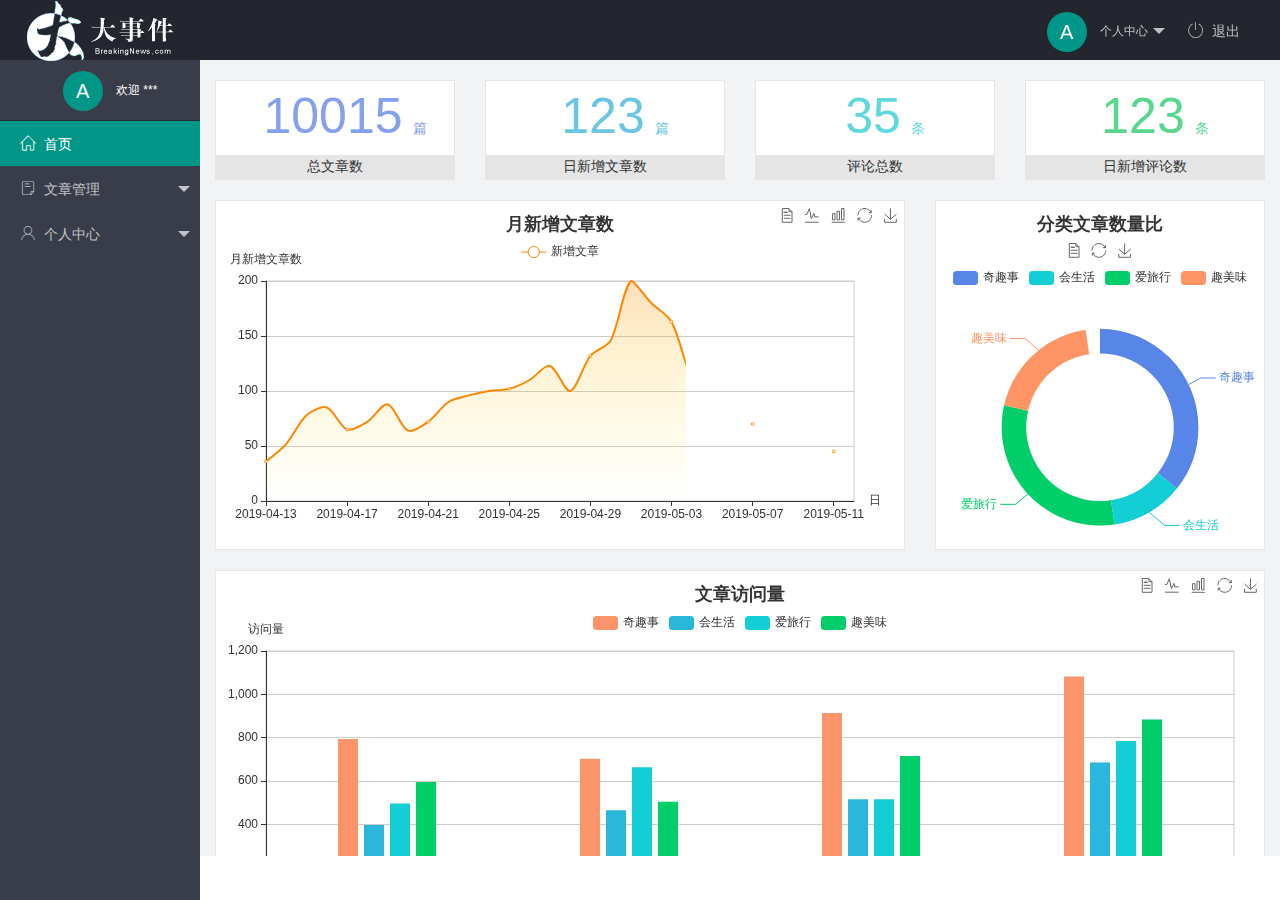
==== web/index.html @ 0f68fb7d "The first submit" ====
<!DOCTYPE html>
<html lang="en">

<head>
    <meta charset="UTF-8">
    <meta http-equiv="X-UA-Compatible" content="IE=edge">
    <meta name="viewport" content="width=device-width, initial-scale=1.0">
    <title>Document</title>
    <link rel="stylesheet" href="./assets/lib/layui/css/layui.css">
    <link rel="stylesheet" href="./assets/css/index.css">
    <link rel="stylesheet" href="./assets/fonts/iconfont.css">
</head>

<body class="layui-layout-body">
    <div class="layui-layout layui-layout-admin">
        <div class="layui-header">
            <div class="layui-logo">
                <img src="./assets/images/logo.png" alt="">
            </div>
            <ul class="layui-nav layui-layout-right">
                <li class="layui-nav-item">
                    <a href="javascript:;" class="userinfo">
                        <img src="http://t.cn/RCzsdCq" class="layui-nav-img">
                        <span class="text-avatar">A</span> 个人中心
                    </a>
                    <dl class="layui-nav-child">
                        <dd><a href="./user/user_info.html" target="fm">基本资料</a></dd>
                        <dd><a href="./user/user_avatar.html" target="fm">更换头像</a></dd>
                        <dd><a href="./user/user_pwd.html" target="fm">重置密码</a></dd>
                    </dl>
                </li>
                <li class="layui-nav-item"><a href="javascript:;" id="btnLogout"><span class="iconfont icon-tuichu"></span>退出</a></li>
            </ul>
        </div>

        <div class="layui-side layui-bg-black">
            <div class="layui-side-scroll">
                <div class="userinfo">
                    <img src="http://t.cn/RCzsdCq" class="layui-nav-img">
                    <span class="text-avatar">A</span>
                    <span id="welcome">欢迎 ***</span>
                </div>
                <!-- 左侧导航区域（可配合layui已有的垂直导航） -->
                <ul class="layui-nav layui-nav-tree" lay-shrink="all">
                    <li class="layui-nav-item layui-this"><a href="./home/dashboard.html" target="fm"><span class="iconfont icon-home"></span>首页</a></li>
                    <li class="layui-nav-item">
                        <a href="javascript:;"><span class="iconfont icon-16"></span>文章管理</a>
                        <dl class="layui-nav-child">
                            <dd><a href="./article/art_cate.html" target="fm"><i class="layui-icon layui-icon-app"></i>文章类别</a></dd>
                            <dd id="article-list"><a href="./article/art_list.html" target="fm"><i class="layui-icon layui-icon-app"></i>文章列表</a></dd>
                            <dd id="article-pub"><a href="./article/art_pub.html" target="fm"><i class="layui-icon layui-icon-app"></i>发布文章</a></dd>
                        </dl>
                    </li>
                    <li class="layui-nav-item">
                        <a href="javascript:;"><span class="iconfont icon-user"></span>个人中心</a>
                        <dl class="layui-nav-child">
                            <dd><a href="./user/user_info.html" target="fm"><i class="layui-icon layui-icon-app"></i>基本资料</a></dd>
                            <dd><a href="./user/user_avatar.html" target="fm"><i class="layui-icon layui-icon-app"></i>更换头像</a></dd>
                            <dd><a href="./user/user_pwd.html" target="fm"><i class="layui-icon layui-icon-app"></i>重置密码</a></dd>
                        </dl>
                    </li>
                </ul>
            </div>
        </div>

        <div class="layui-body">
            <!-- 内容主体区域 -->
            <iframe name="fm" src="./home/dashboard.html" frameborder="0"></iframe>
        </div>


    </div>
    <script src="./assets/lib/layui/layui.all.js"></script>
    <script src="./assets/lib/jquery.js"></script>
    <script src="./assets/js/ajaxPre.js"></script>
    <script src="./assets/js/index.js"></script>
</body>

</html>
---- web/assets/lib/layui/css/layui.css ----
/** layui-v2.5.5 MIT License By https://www.layui.com */
 .layui-inline,img{display:inline-block;vertical-align:middle}h1,h2,h3,h4,h5,h6{font-weight:400}.layui-edge,.layui-header,.layui-inline,.layui-main{position:relative}.layui-body,.layui-edge,.layui-elip{overflow:hidden}.layui-btn,.layui-edge,.layui-inline,img{vertical-align:middle}.layui-btn,.layui-disabled,.layui-icon,.layui-unselect{-moz-user-select:none;-webkit-user-select:none;-ms-user-select:none}.layui-elip,.layui-form-checkbox span,.layui-form-pane .layui-form-label{text-overflow:ellipsis;white-space:nowrap}.layui-breadcrumb,.layui-tree-btnGroup{visibility:hidden}blockquote,body,button,dd,div,dl,dt,form,h1,h2,h3,h4,h5,h6,input,li,ol,p,pre,td,textarea,th,ul{margin:0;padding:0;-webkit-tap-highlight-color:rgba(0,0,0,0)}a:active,a:hover{outline:0}img{border:none}li{list-style:none}table{border-collapse:collapse;border-spacing:0}h4,h5,h6{font-size:100%}button,input,optgroup,option,select,textarea{font-family:inherit;font-size:inherit;font-style:inherit;font-weight:inherit;outline:0}pre{white-space:pre-wrap;white-space:-moz-pre-wrap;white-space:-pre-wrap;white-space:-o-pre-wrap;word-wrap:break-word}body{line-height:24px;font:14px Helvetica Neue,Helvetica,PingFang SC,Tahoma,Arial,sans-serif}hr{height:1px;margin:10px 0;border:0;clear:both}a{color:#333;text-decoration:none}a:hover{color:#777}a cite{font-style:normal;*cursor:pointer}.layui-border-box,.layui-border-box *{box-sizing:border-box}.layui-box,.layui-box *{box-sizing:content-box}.layui-clear{clear:both;*zoom:1}.layui-clear:after{content:'\20';clear:both;*zoom:1;display:block;height:0}.layui-inline{*display:inline;*zoom:1}.layui-edge{display:inline-block;width:0;height:0;border-width:6px;border-style:dashed;border-color:transparent}.layui-edge-top{top:-4px;border-bottom-color:#999;border-bottom-style:solid}.layui-edge-right{border-left-color:#999;border-left-style:solid}.layui-edge-bottom{top:2px;border-top-color:#999;border-top-style:solid}.layui-edge-left{border-right-color:#999;border-right-style:solid}.layui-disabled,.layui-disabled:hover{color:#d2d2d2!important;cursor:not-allowed!important}.layui-circle{border-radius:100%}.layui-show{display:block!important}.layui-hide{display:none!important}@font-face{font-family:layui-icon;src:url(../font/iconfont.eot?v=250);src:url(../font/iconfont.eot?v=250#iefix) format('embedded-opentype'),url(../font/iconfont.woff2?v=250) format('woff2'),url(../font/iconfont.woff?v=250) format('woff'),url(../font/iconfont.ttf?v=250) format('truetype'),url(../font/iconfont.svg?v=250#layui-icon) format('svg')}.layui-icon{font-family:layui-icon!important;font-size:16px;font-style:normal;-webkit-font-smoothing:antialiased;-moz-osx-font-smoothing:grayscale}.layui-icon-reply-fill:before{content:"\e611"}.layui-icon-set-fill:before{content:"\e614"}.layui-icon-menu-fill:before{content:"\e60f"}.layui-icon-search:before{content:"\e615"}.layui-icon-share:before{content:"\e641"}.layui-icon-set-sm:before{content:"\e620"}.layui-icon-engine:before{content:"\e628"}.layui-icon-close:before{content:"\1006"}.layui-icon-close-fill:before{content:"\1007"}.layui-icon-chart-screen:before{content:"\e629"}.layui-icon-star:before{content:"\e600"}.layui-icon-circle-dot:before{content:"\e617"}.layui-icon-chat:before{content:"\e606"}.layui-icon-release:before{content:"\e609"}.layui-icon-list:before{content:"\e60a"}.layui-icon-chart:before{content:"\e62c"}.layui-icon-ok-circle:before{content:"\1005"}.layui-icon-layim-theme:before{content:"\e61b"}.layui-icon-table:before{content:"\e62d"}.layui-icon-right:before{content:"\e602"}.layui-icon-left:before{content:"\e603"}.layui-icon-cart-simple:before{content:"\e698"}.layui-icon-face-cry:before{content:"\e69c"}.layui-icon-face-smile:before{content:"\e6af"}.layui-icon-survey:before{content:"\e6b2"}.layui-icon-tree:before{content:"\e62e"}.layui-icon-upload-circle:before{content:"\e62f"}.layui-icon-add-circle:before{content:"\e61f"}.layui-icon-download-circle:before{content:"\e601"}.layui-icon-templeate-1:before{content:"\e630"}.layui-icon-util:before{content:"\e631"}.layui-icon-face-surprised:before{content:"\e664"}.layui-icon-edit:before{content:"\e642"}.layui-icon-speaker:before{content:"\e645"}.layui-icon-down:before{content:"\e61a"}.layui-icon-file:before{content:"\e621"}.layui-icon-layouts:before{content:"\e632"}.layui-icon-rate-half:before{content:"\e6c9"}.layui-icon-add-circle-fine:before{content:"\e608"}.layui-icon-prev-circle:before{content:"\e633"}.layui-icon-read:before{content:"\e705"}.layui-icon-404:before{content:"\e61c"}.layui-icon-carousel:before{content:"\e634"}.layui-icon-help:before{content:"\e607"}.layui-icon-code-circle:before{content:"\e635"}.layui-icon-water:before{content:"\e636"}.layui-icon-username:before{content:"\e66f"}.layui-icon-find-fill:before{content:"\e670"}.layui-icon-about:before{content:"\e60b"}.layui-icon-location:before{content:"\e715"}.layui-icon-up:before{content:"\e619"}.layui-icon-pause:before{content:"\e651"}.layui-icon-date:before{content:"\e637"}.layui-icon-layim-uploadfile:before{content:"\e61d"}.layui-icon-delete:before{content:"\e640"}.layui-icon-play:before{content:"\e652"}.layui-icon-top:before{content:"\e604"}.layui-icon-friends:before{content:"\e612"}.layui-icon-refresh-3:before{content:"\e9aa"}.layui-icon-ok:before{content:"\e605"}.layui-icon-layer:before{content:"\e638"}.layui-icon-face-smile-fine:before{content:"\e60c"}.layui-icon-dollar:before{content:"\e659"}.layui-icon-group:before{content:"\e613"}.layui-icon-layim-download:before{content:"\e61e"}.layui-icon-picture-fine:before{content:"\e60d"}.layui-icon-link:before{content:"\e64c"}.layui-icon-diamond:before{content:"\e735"}.layui-icon-log:before{content:"\e60e"}.layui-icon-rate-solid:before{content:"\e67a"}.layui-icon-fonts-del:before{content:"\e64f"}.layui-icon-unlink:before{content:"\e64d"}.layui-icon-fonts-clear:before{content:"\e639"}.layui-icon-triangle-r:before{content:"\e623"}.layui-icon-circle:before{content:"\e63f"}.layui-icon-radio:before{content:"\e643"}.layui-icon-align-center:before{content:"\e647"}.layui-icon-align-right:before{content:"\e648"}.layui-icon-align-left:before{content:"\e649"}.layui-icon-loading-1:before{content:"\e63e"}.layui-icon-return:before{content:"\e65c"}.layui-icon-fonts-strong:before{content:"\e62b"}.layui-icon-upload:before{content:"\e67c"}.layui-icon-dialogue:before{content:"\e63a"}.layui-icon-video:before{content:"\e6ed"}.layui-icon-headset:before{content:"\e6fc"}.layui-icon-cellphone-fine:before{content:"\e63b"}.layui-icon-add-1:before{content:"\e654"}.layui-icon-face-smile-b:before{content:"\e650"}.layui-icon-fonts-html:before{content:"\e64b"}.layui-icon-form:before{content:"\e63c"}.layui-icon-cart:before{content:"\e657"}.layui-icon-camera-fill:before{content:"\e65d"}.layui-icon-tabs:before{content:"\e62a"}.layui-icon-fonts-code:before{content:"\e64e"}.layui-icon-fire:before{content:"\e756"}.layui-icon-set:before{content:"\e716"}.layui-icon-fonts-u:before{content:"\e646"}.layui-icon-triangle-d:before{content:"\e625"}.layui-icon-tips:before{content:"\e702"}.layui-icon-picture:before{content:"\e64a"}.layui-icon-more-vertical:before{content:"\e671"}.layui-icon-flag:before{content:"\e66c"}.layui-icon-loading:before{content:"\e63d"}.layui-icon-fonts-i:before{content:"\e644"}.layui-icon-refresh-1:before{content:"\e666"}.layui-icon-rmb:before{content:"\e65e"}.layui-icon-home:before{content:"\e68e"}.layui-icon-user:before{content:"\e770"}.layui-icon-notice:before{content:"\e667"}.layui-icon-login-weibo:before{content:"\e675"}.layui-icon-voice:before{content:"\e688"}.layui-icon-upload-drag:before{content:"\e681"}.layui-icon-login-qq:before{content:"\e676"}.layui-icon-snowflake:before{content:"\e6b1"}.layui-icon-file-b:before{content:"\e655"}.layui-icon-template:before{content:"\e663"}.layui-icon-auz:before{content:"\e672"}.layui-icon-console:before{content:"\e665"}.layui-icon-app:before{content:"\e653"}.layui-icon-prev:before{content:"\e65a"}.layui-icon-website:before{content:"\e7ae"}.layui-icon-next:before{content:"\e65b"}.layui-icon-component:before{content:"\e857"}.layui-icon-more:before{content:"\e65f"}.layui-icon-login-wechat:before{content:"\e677"}.layui-icon-shrink-right:before{content:"\e668"}.layui-icon-spread-left:before{content:"\e66b"}.layui-icon-camera:before{content:"\e660"}.layui-icon-note:before{content:"\e66e"}.layui-icon-refresh:before{content:"\e669"}.layui-icon-female:before{content:"\e661"}.layui-icon-male:before{content:"\e662"}.layui-icon-password:before{content:"\e673"}.layui-icon-senior:before{content:"\e674"}.layui-icon-theme:before{content:"\e66a"}.layui-icon-tread:before{content:"\e6c5"}.layui-icon-praise:before{content:"\e6c6"}.layui-icon-star-fill:before{content:"\e658"}.layui-icon-rate:before{content:"\e67b"}.layui-icon-template-1:before{content:"\e656"}.layui-icon-vercode:before{content:"\e679"}.layui-icon-cellphone:before{content:"\e678"}.layui-icon-screen-full:before{content:"\e622"}.layui-icon-screen-restore:before{content:"\e758"}.layui-icon-cols:before{content:"\e610"}.layui-icon-export:before{content:"\e67d"}.layui-icon-print:before{content:"\e66d"}.layui-icon-slider:before{content:"\e714"}.layui-icon-addition:before{content:"\e624"}.layui-icon-subtraction:before{content:"\e67e"}.layui-icon-service:before{content:"\e626"}.layui-icon-transfer:before{content:"\e691"}.layui-main{width:1140px;margin:0 auto}.layui-header{z-index:1000;height:60px}.layui-header a:hover{transition:all .5s;-webkit-transition:all .5s}.layui-side{position:fixed;left:0;top:0;bottom:0;z-index:999;width:200px;overflow-x:hidden}.layui-side-scroll{position:relative;width:220px;height:100%;overflow-x:hidden}.layui-body{position:absolute;left:200px;right:0;top:0;bottom:0;z-index:998;width:auto;overflow-y:auto;box-sizing:border-box}.layui-layout-body{overflow:hidden}.layui-layout-admin .layui-header{background-color:#23262E}.layui-layout-admin .layui-side{top:60px;width:200px;overflow-x:hidden}.layui-layout-admin .layui-body{position:fixed;top:60px;bottom:44px}.layui-layout-admin .layui-main{width:auto;margin:0 15px}.layui-layout-admin .layui-footer{position:fixed;left:200px;right:0;bottom:0;height:44px;line-height:44px;padding:0 15px;background-color:#eee}.layui-layout-admin .layui-logo{position:absolute;left:0;top:0;width:200px;height:100%;line-height:60px;text-align:center;color:#009688;font-size:16px}.layui-layout-admin .layui-header .layui-nav{background:0 0}.layui-layout-left{position:absolute!important;left:200px;top:0}.layui-layout-right{position:absolute!important;right:0;top:0}.layui-container{position:relative;margin:0 auto;padding:0 15px;box-sizing:border-box}.layui-fluid{position:relative;margin:0 auto;padding:0 15px}.layui-row:after,.layui-row:before{content:'';display:block;clear:both}.layui-col-lg1,.layui-col-lg10,.layui-col-lg11,.layui-col-lg12,.layui-col-lg2,.layui-col-lg3,.layui-col-lg4,.layui-col-lg5,.layui-col-lg6,.layui-col-lg7,.layui-col-lg8,.layui-col-lg9,.layui-col-md1,.layui-col-md10,.layui-col-md11,.layui-col-md12,.layui-col-md2,.layui-col-md3,.layui-col-md4,.layui-col-md5,.layui-col-md6,.layui-col-md7,.layui-col-md8,.layui-col-md9,.layui-col-sm1,.layui-col-sm10,.layui-col-sm11,.layui-col-sm12,.layui-col-sm2,.layui-col-sm3,.layui-col-sm4,.layui-col-sm5,.layui-col-sm6,.layui-col-sm7,.layui-col-sm8,.layui-col-sm9,.layui-col-xs1,.layui-col-xs10,.layui-col-xs11,.layui-col-xs12,.layui-col-xs2,.layui-col-xs3,.layui-col-xs4,.layui-col-xs5,.layui-col-xs6,.layui-col-xs7,.layui-col-xs8,.layui-col-xs9{position:relative;display:block;box-sizing:border-box}.layui-col-xs1,.layui-col-xs10,.layui-col-xs11,.layui-col-xs12,.layui-col-xs2,.layui-col-xs3,.layui-col-xs4,.layui-col-xs5,.layui-col-xs6,.layui-col-xs7,.layui-col-xs8,.layui-col-xs9{float:left}.layui-col-xs1{width:8.33333333%}.layui-col-xs2{width:16.66666667%}.layui-col-xs3{width:25%}.layui-col-xs4{width:33.33333333%}.layui-col-xs5{width:41.66666667%}.layui-col-xs6{width:50%}.layui-col-xs7{width:58.33333333%}.layui-col-xs8{width:66.66666667%}.layui-col-xs9{width:75%}.layui-col-xs10{width:83.33333333%}.layui-col-xs11{width:91.66666667%}.layui-col-xs12{width:100%}.layui-col-xs-offset1{margin-left:8.33333333%}.layui-col-xs-offset2{margin-left:16.66666667%}.layui-col-xs-offset3{margin-left:25%}.layui-col-xs-offset4{margin-left:33.33333333%}.layui-col-xs-offset5{margin-left:41.66666667%}.layui-col-xs-offset6{margin-left:50%}.layui-col-xs-offset7{margin-left:58.33333333%}.layui-col-xs-offset8{margin-left:66.66666667%}.layui-col-xs-offset9{margin-left:75%}.layui-col-xs-offset10{margin-left:83.33333333%}.layui-col-xs-offset11{margin-left:91.66666667%}.layui-col-xs-offset12{margin-left:100%}@media screen and (max-width:768px){.layui-hide-xs{display:none!important}.layui-show-xs-block{display:block!important}.layui-show-xs-inline{display:inline!important}.layui-show-xs-inline-block{display:inline-block!important}}@media screen and (min-width:768px){.layui-container{width:750px}.layui-hide-sm{display:none!important}.layui-show-sm-block{display:block!important}.layui-show-sm-inline{display:inline!important}.layui-show-sm-inline-block{display:inline-block!important}.layui-col-sm1,.layui-col-sm10,.layui-col-sm11,.layui-col-sm12,.layui-col-sm2,.layui-col-sm3,.layui-col-sm4,.layui-col-sm5,.layui-col-sm6,.layui-col-sm7,.layui-col-sm8,.layui-col-sm9{float:left}.layui-col-sm1{width:8.33333333%}.layui-col-sm2{width:16.66666667%}.layui-col-sm3{width:25%}.layui-col-sm4{width:33.33333333%}.layui-col-sm5{width:41.66666667%}.layui-col-sm6{width:50%}.layui-col-sm7{width:58.33333333%}.layui-col-sm8{width:66.66666667%}.layui-col-sm9{width:75%}.layui-col-sm10{width:83.33333333%}.layui-col-sm11{width:91.66666667%}.layui-col-sm12{width:100%}.layui-col-sm-offset1{margin-left:8.33333333%}.layui-col-sm-offset2{margin-left:16.66666667%}.layui-col-sm-offset3{margin-left:25%}.layui-col-sm-offset4{margin-left:33.33333333%}.layui-col-sm-offset5{margin-left:41.66666667%}.layui-col-sm-offset6{margin-left:50%}.layui-col-sm-offset7{margin-left:58.33333333%}.layui-col-sm-offset8{margin-left:66.66666667%}.layui-col-sm-offset9{margin-left:75%}.layui-col-sm-offset10{margin-left:83.33333333%}.layui-col-sm-offset11{margin-left:91.66666667%}.layui-col-sm-offset12{margin-left:100%}}@media screen and (min-width:992px){.layui-container{width:970px}.layui-hide-md{display:none!important}.layui-show-md-block{display:block!important}.layui-show-md-inline{display:inline!important}.layui-show-md-inline-block{display:inline-block!important}.layui-col-md1,.layui-col-md10,.layui-col-md11,.layui-col-md12,.layui-col-md2,.layui-col-md3,.layui-col-md4,.layui-col-md5,.layui-col-md6,.layui-col-md7,.layui-col-md8,.layui-col-md9{float:left}.layui-col-md1{width:8.33333333%}.layui-col-md2{width:16.66666667%}.layui-col-md3{width:25%}.layui-col-md4{width:33.33333333%}.layui-col-md5{width:41.66666667%}.layui-col-md6{width:50%}.layui-col-md7{width:58.33333333%}.layui-col-md8{width:66.66666667%}.layui-col-md9{width:75%}.layui-col-md10{width:83.33333333%}.layui-col-md11{width:91.66666667%}.layui-col-md12{width:100%}.layui-col-md-offset1{margin-left:8.33333333%}.layui-col-md-offset2{margin-left:16.66666667%}.layui-col-md-offset3{margin-left:25%}.layui-col-md-offset4{margin-left:33.33333333%}.layui-col-md-offset5{margin-left:41.66666667%}.layui-col-md-offset6{margin-left:50%}.layui-col-md-offset7{margin-left:58.33333333%}.layui-col-md-offset8{margin-left:66.66666667%}.layui-col-md-offset9{margin-left:75%}.layui-col-md-offset10{margin-left:83.33333333%}.layui-col-md-offset11{margin-left:91.66666667%}.layui-col-md-offset12{margin-left:100%}}@media screen and (min-width:1200px){.layui-container{width:1170px}.layui-hide-lg{display:none!important}.layui-show-lg-block{display:block!important}.layui-show-lg-inline{display:inline!important}.layui-show-lg-inline-block{display:inline-block!important}.layui-col-lg1,.layui-col-lg10,.layui-col-lg11,.layui-col-lg12,.layui-col-lg2,.layui-col-lg3,.layui-col-lg4,.layui-col-lg5,.layui-col-lg6,.layui-col-lg7,.layui-col-lg8,.layui-col-lg9{float:left}.layui-col-lg1{width:8.33333333%}.layui-col-lg2{width:16.66666667%}.layui-col-lg3{width:25%}.layui-col-lg4{width:33.33333333%}.layui-col-lg5{width:41.66666667%}.layui-col-lg6{width:50%}.layui-col-lg7{width:58.33333333%}.layui-col-lg8{width:66.66666667%}.layui-col-lg9{width:75%}.layui-col-lg10{width:83.33333333%}.layui-col-lg11{width:91.66666667%}.layui-col-lg12{width:100%}.layui-col-lg-offset1{margin-left:8.33333333%}.layui-col-lg-offset2{margin-left:16.66666667%}.layui-col-lg-offset3{margin-left:25%}.layui-col-lg-offset4{margin-left:33.33333333%}.layui-col-lg-offset5{margin-left:41.66666667%}.layui-col-lg-offset6{margin-left:50%}.layui-col-lg-offset7{margin-left:58.33333333%}.layui-col-lg-offset8{margin-left:66.66666667%}.layui-col-lg-offset9{margin-left:75%}.layui-col-lg-offset10{margin-left:83.33333333%}.layui-col-lg-offset11{margin-left:91.66666667%}.layui-col-lg-offset12{margin-left:100%}}.layui-col-space1{margin:-.5px}.layui-col-space1>*{padding:.5px}.layui-col-space3{margin:-1.5px}.layui-col-space3>*{padding:1.5px}.layui-col-space5{margin:-2.5px}.layui-col-space5>*{padding:2.5px}.layui-col-space8{margin:-3.5px}.layui-col-space8>*{padding:3.5px}.layui-col-space10{margin:-5px}.layui-col-space10>*{padding:5px}.layui-col-space12{margin:-6px}.layui-col-space12>*{padding:6px}.layui-col-space15{margin:-7.5px}.layui-col-space15>*{padding:7.5px}.layui-col-space18{margin:-9px}.layui-col-space18>*{padding:9px}.layui-col-space20{margin:-10px}.layui-col-space20>*{padding:10px}.layui-col-space22{margin:-11px}.layui-col-space22>*{padding:11px}.layui-col-space25{margin:-12.5px}.layui-col-space25>*{padding:12.5px}.layui-col-space30{margin:-15px}.layui-col-space30>*{padding:15px}.layui-btn,.layui-input,.layui-select,.layui-textarea,.layui-upload-button{outline:0;-webkit-appearance:none;transition:all .3s;-webkit-transition:all .3s;box-sizing:border-box}.layui-elem-quote{margin-bottom:10px;padding:15px;line-height:22px;border-left:5px solid #009688;border-radius:0 2px 2px 0;background-color:#f2f2f2}.layui-quote-nm{border-style:solid;border-width:1px 1px 1px 5px;background:0 0}.layui-elem-field{margin-bottom:10px;padding:0;border-width:1px;border-style:solid}.layui-elem-field legend{margin-left:20px;padding:0 10px;font-size:20px;font-weight:300}.layui-field-title{margin:10px 0 20px;border-width:1px 0 0}.layui-field-box{padding:10px 15px}.layui-field-title .layui-field-box{padding:10px 0}.layui-progress{position:relative;height:6px;border-radius:20px;background-color:#e2e2e2}.layui-progress-bar{position:absolute;left:0;top:0;width:0;max-width:100%;height:6px;border-radius:20px;text-align:right;background-color:#5FB878;transition:all .3s;-webkit-transition:all .3s}.layui-progress-big,.layui-progress-big .layui-progress-bar{height:18px;line-height:18px}.layui-progress-text{position:relative;top:-20px;line-height:18px;font-size:12px;color:#666}.layui-progress-big .layui-progress-text{position:static;padding:0 10px;color:#fff}.layui-collapse{border-width:1px;border-style:solid;border-radius:2px}.layui-colla-content,.layui-colla-item{border-top-width:1px;border-top-style:solid}.layui-colla-item:first-child{border-top:none}.layui-colla-title{position:relative;height:42px;line-height:42px;padding:0 15px 0 35px;color:#333;background-color:#f2f2f2;cursor:pointer;font-size:14px;overflow:hidden}.layui-colla-content{display:none;padding:10px 15px;line-height:22px;color:#666}.layui-colla-icon{position:absolute;left:15px;top:0;font-size:14px}.layui-card{margin-bottom:15px;border-radius:2px;background-color:#fff;box-shadow:0 1px 2px 0 rgba(0,0,0,.05)}.layui-card:last-child{margin-bottom:0}.layui-card-header{position:relative;height:42px;line-height:42px;padding:0 15px;border-bottom:1px solid #f6f6f6;color:#333;border-radius:2px 2px 0 0;font-size:14px}.layui-bg-black,.layui-bg-blue,.layui-bg-cyan,.layui-bg-green,.layui-bg-orange,.layui-bg-red{color:#fff!important}.layui-card-body{position:relative;padding:10px 15px;line-height:24px}.layui-card-body[pad15]{padding:15px}.layui-card-body[pad20]{padding:20px}.layui-card-body .layui-table{margin:5px 0}.layui-card .layui-tab{margin:0}.layui-panel-window{position:relative;padding:15px;border-radius:0;border-top:5px solid #E6E6E6;background-color:#fff}.layui-auxiliar-moving{position:fixed;left:0;right:0;top:0;bottom:0;width:100%;height:100%;background:0 0;z-index:9999999999}.layui-form-label,.layui-form-mid,.layui-form-select,.layui-input-block,.layui-input-inline,.layui-textarea{position:relative}.layui-bg-red{background-color:#FF5722!important}.layui-bg-orange{background-color:#FFB800!important}.layui-bg-green{background-color:#009688!important}.layui-bg-cyan{background-color:#2F4056!important}.layui-bg-blue{background-color:#1E9FFF!important}.layui-bg-black{background-color:#393D49!important}.layui-bg-gray{background-color:#eee!important;color:#666!important}.layui-badge-rim,.layui-colla-content,.layui-colla-item,.layui-collapse,.layui-elem-field,.layui-form-pane .layui-form-item[pane],.layui-form-pane .layui-form-label,.layui-input,.layui-layedit,.layui-layedit-tool,.layui-quote-nm,.layui-select,.layui-tab-bar,.layui-tab-card,.layui-tab-title,.layui-tab-title .layui-this:after,.layui-textarea{border-color:#e6e6e6}.layui-timeline-item:before,hr{background-color:#e6e6e6}.layui-text{line-height:22px;font-size:14px;color:#666}.layui-text h1,.layui-text h2,.layui-text h3{font-weight:500;color:#333}.layui-text h1{font-size:30px}.layui-text h2{font-size:24px}.layui-text h3{font-size:18px}.layui-text a:not(.layui-btn){color:#01AAED}.layui-text a:not(.layui-btn):hover{text-decoration:underline}.layui-text ul{padding:5px 0 5px 15px}.layui-text ul li{margin-top:5px;list-style-type:disc}.layui-text em,.layui-word-aux{color:#999!important;padding:0 5px!important}.layui-btn{display:inline-block;height:38px;line-height:38px;padding:0 18px;background-color:#009688;color:#fff;white-space:nowrap;text-align:center;font-size:14px;border:none;border-radius:2px;cursor:pointer}.layui-btn:hover{opacity:.8;filter:alpha(opacity=80);color:#fff}.layui-btn:active{opacity:1;filter:alpha(opacity=100)}.layui-btn+.layui-btn{margin-left:10px}.layui-btn-container{font-size:0}.layui-btn-container .layui-btn{margin-right:10px;margin-bottom:10px}.layui-btn-container .layui-btn+.layui-btn{margin-left:0}.layui-table .layui-btn-container .layui-btn{margin-bottom:9px}.layui-btn-radius{border-radius:100px}.layui-btn .layui-icon{margin-right:3px;font-size:18px;vertical-align:bottom;vertical-align:middle\9}.layui-btn-primary{border:1px solid #C9C9C9;background-color:#fff;color:#555}.layui-btn-primary:hover{border-color:#009688;color:#333}.layui-btn-normal{background-color:#1E9FFF}.layui-btn-warm{background-color:#FFB800}.layui-btn-danger{background-color:#FF5722}.layui-btn-checked{background-color:#5FB878}.layui-btn-disabled,.layui-btn-disabled:active,.layui-btn-disabled:hover{border:1px solid #e6e6e6;background-color:#FBFBFB;color:#C9C9C9;cursor:not-allowed;opacity:1}.layui-btn-lg{height:44px;line-height:44px;padding:0 25px;font-size:16px}.layui-btn-sm{height:30px;line-height:30px;padding:0 10px;font-size:12px}.layui-btn-sm i{font-size:16px!important}.layui-btn-xs{height:22px;line-height:22px;padding:0 5px;font-size:12px}.layui-btn-xs i{font-size:14px!important}.layui-btn-group{display:inline-block;vertical-align:middle;font-size:0}.layui-btn-group .layui-btn{margin-left:0!important;margin-right:0!important;border-left:1px solid rgba(255,255,255,.5);border-radius:0}.layui-btn-group .layui-btn-primary{border-left:none}.layui-btn-group .layui-btn-primary:hover{border-color:#C9C9C9;color:#009688}.layui-btn-group .layui-btn:first-child{border-left:none;border-radius:2px 0 0 2px}.layui-btn-group .layui-btn-primary:first-child{border-left:1px solid #c9c9c9}.layui-btn-group .layui-btn:last-child{border-radius:0 2px 2px 0}.layui-btn-group .layui-btn+.layui-btn{margin-left:0}.layui-btn-group+.layui-btn-group{margin-left:10px}.layui-btn-fluid{width:100%}.layui-input,.layui-select,.layui-textarea{height:38px;line-height:1.3;line-height:38px\9;border-width:1px;border-style:solid;background-color:#fff;border-radius:2px}.layui-input::-webkit-input-placeholder,.layui-select::-webkit-input-placeholder,.layui-textarea::-webkit-input-placeholder{line-height:1.3}.layui-input,.layui-textarea{display:block;width:100%;padding-left:10px}.layui-input:hover,.layui-textarea:hover{border-color:#D2D2D2!important}.layui-input:focus,.layui-textarea:focus{border-color:#C9C9C9!important}.layui-textarea{min-height:100px;height:auto;line-height:20px;padding:6px 10px;resize:vertical}.layui-select{padding:0 10px}.layui-form input[type=checkbox],.layui-form input[type=radio],.layui-form select{display:none}.layui-form [lay-ignore]{display:initial}.layui-form-item{margin-bottom:15px;clear:both;*zoom:1}.layui-form-item:after{content:'\20';clear:both;*zoom:1;display:block;height:0}.layui-form-label{float:left;display:block;padding:9px 15px;width:80px;font-weight:400;line-height:20px;text-align:right}.layui-form-label-col{display:block;float:none;padding:9px 0;line-height:20px;text-align:left}.layui-form-item .layui-inline{margin-bottom:5px;margin-right:10px}.layui-input-block{margin-left:110px;min-height:36px}.layui-input-inline{display:inline-block;vertical-align:middle}.layui-form-item .layui-input-inline{float:left;width:190px;margin-right:10px}.layui-form-text .layui-input-inline{width:auto}.layui-form-mid{float:left;display:block;padding:9px 0!important;line-height:20px;margin-right:10px}.layui-form-danger+.layui-form-select .layui-input,.layui-form-danger:focus{border-color:#FF5722!important}.layui-form-select .layui-input{padding-right:30px;cursor:pointer}.layui-form-select .layui-edge{position:absolute;right:10px;top:50%;margin-top:-3px;cursor:pointer;border-width:6px;border-top-color:#c2c2c2;border-top-style:solid;transition:all .3s;-webkit-transition:all .3s}.layui-form-select dl{display:none;position:absolute;left:0;top:42px;padding:5px 0;z-index:899;min-width:100%;border:1px solid #d2d2d2;max-height:300px;overflow-y:auto;background-color:#fff;border-radius:2px;box-shadow:0 2px 4px rgba(0,0,0,.12);box-sizing:border-box}.layui-form-select dl dd,.layui-form-select dl dt{padding:0 10px;line-height:36px;white-space:nowrap;overflow:hidden;text-overflow:ellipsis}.layui-form-select dl dt{font-size:12px;color:#999}.layui-form-select dl dd{cursor:pointer}.layui-form-select dl dd:hover{background-color:#f2f2f2;-webkit-transition:.5s all;transition:.5s all}.layui-form-select .layui-select-group dd{padding-left:20px}.layui-form-select dl dd.layui-select-tips{padding-left:10px!important;color:#999}.layui-form-select dl dd.layui-this{background-color:#5FB878;color:#fff}.layui-form-checkbox,.layui-form-select dl dd.layui-disabled{background-color:#fff}.layui-form-selected dl{display:block}.layui-form-checkbox,.layui-form-checkbox *,.layui-form-switch{display:inline-block;vertical-align:middle}.layui-form-selected .layui-edge{margin-top:-9px;-webkit-transform:rotate(180deg);transform:rotate(180deg);margin-top:-3px\9}:root .layui-form-selected .layui-edge{margin-top:-9px\0/IE9}.layui-form-selectup dl{top:auto;bottom:42px}.layui-select-none{margin:5px 0;text-align:center;color:#999}.layui-select-disabled .layui-disabled{border-color:#eee!important}.layui-select-disabled .layui-edge{border-top-color:#d2d2d2}.layui-form-checkbox{position:relative;height:30px;line-height:30px;margin-right:10px;padding-right:30px;cursor:pointer;font-size:0;-webkit-transition:.1s linear;transition:.1s linear;box-sizing:border-box}.layui-form-checkbox span{padding:0 10px;height:100%;font-size:14px;border-radius:2px 0 0 2px;background-color:#d2d2d2;color:#fff;overflow:hidden}.layui-form-checkbox:hover span{background-color:#c2c2c2}.layui-form-checkbox i{position:absolute;right:0;top:0;width:30px;height:28px;border:1px solid #d2d2d2;border-left:none;border-radius:0 2px 2px 0;color:#fff;font-size:20px;text-align:center}.layui-form-checkbox:hover i{border-color:#c2c2c2;color:#c2c2c2}.layui-form-checked,.layui-form-checked:hover{border-color:#5FB878}.layui-form-checked span,.layui-form-checked:hover span{background-color:#5FB878}.layui-form-checked i,.layui-form-checked:hover i{color:#5FB878}.layui-form-item .layui-form-checkbox{margin-top:4px}.layui-form-checkbox[lay-skin=primary]{height:auto!important;line-height:normal!important;min-width:18px;min-height:18px;border:none!important;margin-right:0;padding-left:28px;padding-right:0;background:0 0}.layui-form-checkbox[lay-skin=primary] span{padding-left:0;padding-right:15px;line-height:18px;background:0 0;color:#666}.layui-form-checkbox[lay-skin=primary] i{right:auto;left:0;width:16px;height:16px;line-height:16px;border:1px solid #d2d2d2;font-size:12px;border-radius:2px;background-color:#fff;-webkit-transition:.1s linear;transition:.1s linear}.layui-form-checkbox[lay-skin=primary]:hover i{border-color:#5FB878;color:#fff}.layui-form-checked[lay-skin=primary] i{border-color:#5FB878!important;background-color:#5FB878;color:#fff}.layui-checkbox-disbaled[lay-skin=primary] span{background:0 0!important;color:#c2c2c2}.layui-checkbox-disbaled[lay-skin=primary]:hover i{border-color:#d2d2d2}.layui-form-item .layui-form-checkbox[lay-skin=primary]{margin-top:10px}.layui-form-switch{position:relative;height:22px;line-height:22px;min-width:35px;padding:0 5px;margin-top:8px;border:1px solid #d2d2d2;border-radius:20px;cursor:pointer;background-color:#fff;-webkit-transition:.1s linear;transition:.1s linear}.layui-form-switch i{position:absolute;left:5px;top:3px;width:16px;height:16px;border-radius:20px;background-color:#d2d2d2;-webkit-transition:.1s linear;transition:.1s linear}.layui-form-switch em{position:relative;top:0;width:25px;margin-left:21px;padding:0!important;text-align:center!important;color:#999!important;font-style:normal!important;font-size:12px}.layui-form-onswitch{border-color:#5FB878;background-color:#5FB878}.layui-checkbox-disbaled,.layui-checkbox-disbaled i{border-color:#e2e2e2!important}.layui-form-onswitch i{left:100%;margin-left:-21px;background-color:#fff}.layui-form-onswitch em{margin-left:5px;margin-right:21px;color:#fff!important}.layui-checkbox-disbaled span{background-color:#e2e2e2!important}.layui-checkbox-disbaled:hover i{color:#fff!important}[lay-radio]{display:none}.layui-form-radio,.layui-form-radio *{display:inline-block;vertical-align:middle}.layui-form-radio{line-height:28px;margin:6px 10px 0 0;padding-right:10px;cursor:pointer;font-size:0}.layui-form-radio *{font-size:14px}.layui-form-radio>i{margin-right:8px;font-size:22px;color:#c2c2c2}.layui-form-radio>i:hover,.layui-form-radioed>i{color:#5FB878}.layui-radio-disbaled>i{color:#e2e2e2!important}.layui-form-pane .layui-form-label{width:110px;padding:8px 15px;height:38px;line-height:20px;border-width:1px;border-style:solid;border-radius:2px 0 0 2px;text-align:center;background-color:#FBFBFB;overflow:hidden;box-sizing:border-box}.layui-form-pane .layui-input-inline{margin-left:-1px}.layui-form-pane .layui-input-block{margin-left:110px;left:-1px}.layui-form-pane .layui-input{border-radius:0 2px 2px 0}.layui-form-pane .layui-form-text .layui-form-label{float:none;width:100%;border-radius:2px;box-sizing:border-box;text-align:left}.layui-form-pane .layui-form-text .layui-input-inline{display:block;margin:0;top:-1px;clear:both}.layui-form-pane .layui-form-text .layui-input-block{margin:0;left:0;top:-1px}.layui-form-pane .layui-form-text .layui-textarea{min-height:100px;border-radius:0 0 2px 2px}.layui-form-pane .layui-form-checkbox{margin:4px 0 4px 10px}.layui-form-pane .layui-form-radio,.layui-form-pane .layui-form-switch{margin-top:6px;margin-left:10px}.layui-form-pane .layui-form-item[pane]{position:relative;border-width:1px;border-style:solid}.layui-form-pane .layui-form-item[pane] .layui-form-label{position:absolute;left:0;top:0;height:100%;border-width:0 1px 0 0}.layui-form-pane .layui-form-item[pane] .layui-input-inline{margin-left:110px}@media screen and (max-width:450px){.layui-form-item .layui-form-label{text-overflow:ellipsis;overflow:hidden;white-space:nowrap}.layui-form-item .layui-inline{display:block;margin-right:0;margin-bottom:20px;clear:both}.layui-form-item .layui-inline:after{content:'\20';clear:both;display:block;height:0}.layui-form-item .layui-input-inline{display:block;float:none;left:-3px;width:auto;margin:0 0 10px 112px}.layui-form-item .layui-input-inline+.layui-form-mid{margin-left:110px;top:-5px;padding:0}.layui-form-item .layui-form-checkbox{margin-right:5px;margin-bottom:5px}}.layui-layedit{border-width:1px;border-style:solid;border-radius:2px}.layui-layedit-tool{padding:3px 5px;border-bottom-width:1px;border-bottom-style:solid;font-size:0}.layedit-tool-fixed{position:fixed;top:0;border-top:1px solid #e2e2e2}.layui-layedit-tool .layedit-tool-mid,.layui-layedit-tool .layui-icon{display:inline-block;vertical-align:middle;text-align:center;font-size:14px}.layui-layedit-tool .layui-icon{position:relative;width:32px;height:30px;line-height:30px;margin:3px 5px;color:#777;cursor:pointer;border-radius:2px}.layui-layedit-tool .layui-icon:hover{color:#393D49}.layui-layedit-tool .layui-icon:active{color:#000}.layui-layedit-tool .layedit-tool-active{background-color:#e2e2e2;color:#000}.layui-layedit-tool .layui-disabled,.layui-layedit-tool .layui-disabled:hover{color:#d2d2d2;cursor:not-allowed}.layui-layedit-tool .layedit-tool-mid{width:1px;height:18px;margin:0 10px;background-color:#d2d2d2}.layedit-tool-html{width:50px!important;font-size:30px!important}.layedit-tool-b,.layedit-tool-code,.layedit-tool-help{font-size:16px!important}.layedit-tool-d,.layedit-tool-face,.layedit-tool-image,.layedit-tool-unlink{font-size:18px!important}.layedit-tool-image input{position:absolute;font-size:0;left:0;top:0;width:100%;height:100%;opacity:.01;filter:Alpha(opacity=1);cursor:pointer}.layui-layedit-iframe iframe{display:block;width:100%}#LAY_layedit_code{overflow:hidden}.layui-laypage{display:inline-block;*display:inline;*zoom:1;vertical-align:middle;margin:10px 0;font-size:0}.layui-laypage>a:first-child,.layui-laypage>a:first-child em{border-radius:2px 0 0 2px}.layui-laypage>a:last-child,.layui-laypage>a:last-child em{border-radius:0 2px 2px 0}.layui-laypage>:first-child{margin-left:0!important}.layui-laypage>:last-child{margin-right:0!important}.layui-laypage a,.layui-laypage button,.layui-laypage input,.layui-laypage select,.layui-laypage span{border:1px solid #e2e2e2}.layui-laypage a,.layui-laypage span{display:inline-block;*display:inline;*zoom:1;vertical-align:middle;padding:0 15px;height:28px;line-height:28px;margin:0 -1px 5px 0;background-color:#fff;color:#333;font-size:12px}.layui-flow-more a *,.layui-laypage input,.layui-table-view select[lay-ignore]{display:inline-block}.layui-laypage a:hover{color:#009688}.layui-laypage em{font-style:normal}.layui-laypage .layui-laypage-spr{color:#999;font-weight:700}.layui-laypage a{text-decoration:none}.layui-laypage .layui-laypage-curr{position:relative}.layui-laypage .layui-laypage-curr em{position:relative;color:#fff}.layui-laypage .layui-laypage-curr .layui-laypage-em{position:absolute;left:-1px;top:-1px;padding:1px;width:100%;height:100%;background-color:#009688}.layui-laypage-em{border-radius:2px}.layui-laypage-next em,.layui-laypage-prev em{font-family:Sim sun;font-size:16px}.layui-laypage .layui-laypage-count,.layui-laypage .layui-laypage-limits,.layui-laypage .layui-laypage-refresh,.layui-laypage .layui-laypage-skip{margin-left:10px;margin-right:10px;padding:0;border:none}.layui-laypage .layui-laypage-limits,.layui-laypage .layui-laypage-refresh{vertical-align:top}.layui-laypage .layui-laypage-refresh i{font-size:18px;cursor:pointer}.layui-laypage select{height:22px;padding:3px;border-radius:2px;cursor:pointer}.layui-laypage .layui-laypage-skip{height:30px;line-height:30px;color:#999}.layui-laypage button,.layui-laypage input{height:30px;line-height:30px;border-radius:2px;vertical-align:top;background-color:#fff;box-sizing:border-box}.layui-laypage input{width:40px;margin:0 10px;padding:0 3px;text-align:center}.layui-laypage input:focus,.layui-laypage select:focus{border-color:#009688!important}.layui-laypage button{margin-left:10px;padding:0 10px;cursor:pointer}.layui-table,.layui-table-view{margin:10px 0}.layui-flow-more{margin:10px 0;text-align:center;color:#999;font-size:14px}.layui-flow-more a{height:32px;line-height:32px}.layui-flow-more a *{vertical-align:top}.layui-flow-more a cite{padding:0 20px;border-radius:3px;background-color:#eee;color:#333;font-style:normal}.layui-flow-more a cite:hover{opacity:.8}.layui-flow-more a i{font-size:30px;color:#737383}.layui-table{width:100%;background-color:#fff;color:#666}.layui-table tr{transition:all .3s;-webkit-transition:all .3s}.layui-table th{text-align:left;font-weight:400}.layui-table tbody tr:hover,.layui-table thead tr,.layui-table-click,.layui-table-header,.layui-table-hover,.layui-table-mend,.layui-table-patch,.layui-table-tool,.layui-table-total,.layui-table-total tr,.layui-table[lay-even] tr:nth-child(even){background-color:#f2f2f2}.layui-table td,.layui-table th,.layui-table-col-set,.layui-table-fixed-r,.layui-table-grid-down,.layui-table-header,.layui-table-page,.layui-table-tips-main,.layui-table-tool,.layui-table-total,.layui-table-view,.layui-table[lay-skin=line],.layui-table[lay-skin=row]{border-width:1px;border-style:solid;border-color:#e6e6e6}.layui-table td,.layui-table th{position:relative;padding:9px 15px;min-height:20px;line-height:20px;font-size:14px}.layui-table[lay-skin=line] td,.layui-table[lay-skin=line] th{border-width:0 0 1px}.layui-table[lay-skin=row] td,.layui-table[lay-skin=row] th{border-width:0 1px 0 0}.layui-table[lay-skin=nob] td,.layui-table[lay-skin=nob] th{border:none}.layui-table img{max-width:100px}.layui-table[lay-size=lg] td,.layui-table[lay-size=lg] th{padding:15px 30px}.layui-table-view .layui-table[lay-size=lg] .layui-table-cell{height:40px;line-height:40px}.layui-table[lay-size=sm] td,.layui-table[lay-size=sm] th{font-size:12px;padding:5px 10px}.layui-table-view .layui-table[lay-size=sm] .layui-table-cell{height:20px;line-height:20px}.layui-table[lay-data]{display:none}.layui-table-box{position:relative;overflow:hidden}.layui-table-view .layui-table{position:relative;width:auto;margin:0}.layui-table-view .layui-table[lay-skin=line]{border-width:0 1px 0 0}.layui-table-view .layui-table[lay-skin=row]{border-width:0 0 1px}.layui-table-view .layui-table td,.layui-table-view .layui-table th{padding:5px 0;border-top:none;border-left:none}.layui-table-view .layui-table th.layui-unselect .layui-table-cell span{cursor:pointer}.layui-table-view .layui-table td{cursor:default}.layui-table-view .layui-table td[data-edit=text]{cursor:text}.layui-table-view .layui-form-checkbox[lay-skin=primary] i{width:18px;height:18px}.layui-table-view .layui-form-radio{line-height:0;padding:0}.layui-table-view .layui-form-radio>i{margin:0;font-size:20px}.layui-table-init{position:absolute;left:0;top:0;width:100%;height:100%;text-align:center;z-index:110}.layui-table-init .layui-icon{position:absolute;left:50%;top:50%;margin:-15px 0 0 -15px;font-size:30px;color:#c2c2c2}.layui-table-header{border-width:0 0 1px;overflow:hidden}.layui-table-header .layui-table{margin-bottom:-1px}.layui-table-tool .layui-inline[lay-event]{position:relative;width:26px;height:26px;padding:5px;line-height:16px;margin-right:10px;text-align:center;color:#333;border:1px solid #ccc;cursor:pointer;-webkit-transition:.5s all;transition:.5s all}.layui-table-tool .layui-inline[lay-event]:hover{border:1px solid #999}.layui-table-tool-temp{padding-right:120px}.layui-table-tool-self{position:absolute;right:17px;top:10px}.layui-table-tool .layui-table-tool-self .layui-inline[lay-event]{margin:0 0 0 10px}.layui-table-tool-panel{position:absolute;top:29px;left:-1px;padding:5px 0;min-width:150px;min-height:40px;border:1px solid #d2d2d2;text-align:left;overflow-y:auto;background-color:#fff;box-shadow:0 2px 4px rgba(0,0,0,.12)}.layui-table-cell,.layui-table-tool-panel li{overflow:hidden;text-overflow:ellipsis;white-space:nowrap}.layui-table-tool-panel li{padding:0 10px;line-height:30px;-webkit-transition:.5s all;transition:.5s all}.layui-table-tool-panel li .layui-form-checkbox[lay-skin=primary]{width:100%;padding-left:28px}.layui-table-tool-panel li:hover{background-color:#f2f2f2}.layui-table-tool-panel li .layui-form-checkbox[lay-skin=primary] i{position:absolute;left:0;top:0}.layui-table-tool-panel li .layui-form-checkbox[lay-skin=primary] span{padding:0}.layui-table-tool .layui-table-tool-self .layui-table-tool-panel{left:auto;right:-1px}.layui-table-col-set{position:absolute;right:0;top:0;width:20px;height:100%;border-width:0 0 0 1px;background-color:#fff}.layui-table-sort{width:10px;height:20px;margin-left:5px;cursor:pointer!important}.layui-table-sort .layui-edge{position:absolute;left:5px;border-width:5px}.layui-table-sort .layui-table-sort-asc{top:3px;border-top:none;border-bottom-style:solid;border-bottom-color:#b2b2b2}.layui-table-sort .layui-table-sort-asc:hover{border-bottom-color:#666}.layui-table-sort .layui-table-sort-desc{bottom:5px;border-bottom:none;border-top-style:solid;border-top-color:#b2b2b2}.layui-table-sort .layui-table-sort-desc:hover{border-top-color:#666}.layui-table-sort[lay-sort=asc] .layui-table-sort-asc{border-bottom-color:#000}.layui-table-sort[lay-sort=desc] .layui-table-sort-desc{border-top-color:#000}.layui-table-cell{height:28px;line-height:28px;padding:0 15px;position:relative;box-sizing:border-box}.layui-table-cell .layui-form-checkbox[lay-skin=primary]{top:-1px;padding:0}.layui-table-cell .layui-table-link{color:#01AAED}.laytable-cell-checkbox,.laytable-cell-numbers,.laytable-cell-radio,.laytable-cell-space{padding:0;text-align:center}.layui-table-body{position:relative;overflow:auto;margin-right:-1px;margin-bottom:-1px}.layui-table-body .layui-none{line-height:26px;padding:15px;text-align:center;color:#999}.layui-table-fixed{position:absolute;left:0;top:0;z-index:101}.layui-table-fixed .layui-table-body{overflow:hidden}.layui-table-fixed-l{box-shadow:0 -1px 8px rgba(0,0,0,.08)}.layui-table-fixed-r{left:auto;right:-1px;border-width:0 0 0 1px;box-shadow:-1px 0 8px rgba(0,0,0,.08)}.layui-table-fixed-r .layui-table-header{position:relative;overflow:visible}.layui-table-mend{position:absolute;right:-49px;top:0;height:100%;width:50px}.layui-table-tool{position:relative;z-index:890;width:100%;min-height:50px;line-height:30px;padding:10px 15px;border-width:0 0 1px}.layui-table-tool .layui-btn-container{margin-bottom:-10px}.layui-table-page,.layui-table-total{border-width:1px 0 0;margin-bottom:-1px;overflow:hidden}.layui-table-page{position:relative;width:100%;padding:7px 7px 0;height:41px;font-size:12px;white-space:nowrap}.layui-table-page>div{height:26px}.layui-table-page .layui-laypage{margin:0}.layui-table-page .layui-laypage a,.layui-table-page .layui-laypage span{height:26px;line-height:26px;margin-bottom:10px;border:none;background:0 0}.layui-table-page .layui-laypage a,.layui-table-page .layui-laypage span.layui-laypage-curr{padding:0 12px}.layui-table-page .layui-laypage span{margin-left:0;padding:0}.layui-table-page .layui-laypage .layui-laypage-prev{margin-left:-7px!important}.layui-table-page .layui-laypage .layui-laypage-curr .layui-laypage-em{left:0;top:0;padding:0}.layui-table-page .layui-laypage button,.layui-table-page .layui-laypage input{height:26px;line-height:26px}.layui-table-page .layui-laypage input{width:40px}.layui-table-page .layui-laypage button{padding:0 10px}.layui-table-page select{height:18px}.layui-table-patch .layui-table-cell{padding:0;width:30px}.layui-table-edit{position:absolute;left:0;top:0;width:100%;height:100%;padding:0 14px 1px;border-radius:0;box-shadow:1px 1px 20px rgba(0,0,0,.15)}.layui-table-edit:focus{border-color:#5FB878!important}select.layui-table-edit{padding:0 0 0 10px;border-color:#C9C9C9}.layui-table-view .layui-form-checkbox,.layui-table-view .layui-form-radio,.layui-table-view .layui-form-switch{top:0;margin:0;box-sizing:content-box}.layui-table-view .layui-form-checkbox{top:-1px;height:26px;line-height:26px}.layui-table-view .layui-form-checkbox i{height:26px}.layui-table-grid .layui-table-cell{overflow:visible}.layui-table-grid-down{position:absolute;top:0;right:0;width:26px;height:100%;padding:5px 0;border-width:0 0 0 1px;text-align:center;background-color:#fff;color:#999;cursor:pointer}.layui-table-grid-down .layui-icon{position:absolute;top:50%;left:50%;margin:-8px 0 0 -8px}.layui-table-grid-down:hover{background-color:#fbfbfb}body .layui-table-tips .layui-layer-content{background:0 0;padding:0;box-shadow:0 1px 6px rgba(0,0,0,.12)}.layui-table-tips-main{margin:-44px 0 0 -1px;max-height:150px;padding:8px 15px;font-size:14px;overflow-y:scroll;background-color:#fff;color:#666}.layui-table-tips-c{position:absolute;right:-3px;top:-13px;width:20px;height:20px;padding:3px;cursor:pointer;background-color:#666;border-radius:50%;color:#fff}.layui-table-tips-c:hover{background-color:#777}.layui-table-tips-c:before{position:relative;right:-2px}.layui-upload-file{display:none!important;opacity:.01;filter:Alpha(opacity=1)}.layui-upload-drag,.layui-upload-form,.layui-upload-wrap{display:inline-block}.layui-upload-list{margin:10px 0}.layui-upload-choose{padding:0 10px;color:#999}.layui-upload-drag{position:relative;padding:30px;border:1px dashed #e2e2e2;background-color:#fff;text-align:center;cursor:pointer;color:#999}.layui-upload-drag .layui-icon{font-size:50px;color:#009688}.layui-upload-drag[lay-over]{border-color:#009688}.layui-upload-iframe{position:absolute;width:0;height:0;border:0;visibility:hidden}.layui-upload-wrap{position:relative;vertical-align:middle}.layui-upload-wrap .layui-upload-file{display:block!important;position:absolute;left:0;top:0;z-index:10;font-size:100px;width:100%;height:100%;opacity:.01;filter:Alpha(opacity=1);cursor:pointer}.layui-transfer-active,.layui-transfer-box{display:inline-block;vertical-align:middle}.layui-transfer-box,.layui-transfer-header,.layui-transfer-search{border-width:0;border-style:solid;border-color:#e6e6e6}.layui-transfer-box{position:relative;border-width:1px;width:200px;height:360px;border-radius:2px;background-color:#fff}.layui-transfer-box .layui-form-checkbox{width:100%;margin:0!important}.layui-transfer-header{height:38px;line-height:38px;padding:0 10px;border-bottom-width:1px}.layui-transfer-search{position:relative;padding:10px;border-bottom-width:1px}.layui-transfer-search .layui-input{height:32px;padding-left:30px;font-size:12px}.layui-transfer-search .layui-icon-search{position:absolute;left:20px;top:50%;margin-top:-8px;color:#666}.layui-transfer-active{margin:0 15px}.layui-transfer-active .layui-btn{display:block;margin:0;padding:0 15px;background-color:#5FB878;border-color:#5FB878;color:#fff}.layui-transfer-active .layui-btn-disabled{background-color:#FBFBFB;border-color:#e6e6e6;color:#C9C9C9}.layui-transfer-active .layui-btn:first-child{margin-bottom:15px}.layui-transfer-active .layui-btn .layui-icon{margin:0;font-size:14px!important}.layui-transfer-data{padding:5px 0;overflow:auto}.layui-transfer-data li{height:32px;line-height:32px;padding:0 10px}.layui-transfer-data li:hover{background-color:#f2f2f2;transition:.5s all}.layui-transfer-data .layui-none{padding:15px 10px;text-align:center;color:#999}.layui-nav{position:relative;padding:0 20px;background-color:#393D49;color:#fff;border-radius:2px;font-size:0;box-sizing:border-box}.layui-nav *{font-size:14px}.layui-nav .layui-nav-item{position:relative;display:inline-block;*display:inline;*zoom:1;vertical-align:middle;line-height:60px}.layui-nav .layui-nav-item a{display:block;padding:0 20px;color:#fff;color:rgba(255,255,255,.7);transition:all .3s;-webkit-transition:all .3s}.layui-nav .layui-this:after,.layui-nav-bar,.layui-nav-tree .layui-nav-itemed:after{position:absolute;left:0;top:0;width:0;height:5px;background-color:#5FB878;transition:all .2s;-webkit-transition:all .2s}.layui-nav-bar{z-index:1000}.layui-nav .layui-nav-item a:hover,.layui-nav .layui-this a{color:#fff}.layui-nav .layui-this:after{content:'';top:auto;bottom:0;width:100%}.layui-nav-img{width:30px;height:30px;margin-right:10px;border-radius:50%}.layui-nav .layui-nav-more{content:'';width:0;height:0;border-style:solid dashed dashed;border-color:#fff transparent transparent;overflow:hidden;cursor:pointer;transition:all .2s;-webkit-transition:all .2s;position:absolute;top:50%;right:3px;margin-top:-3px;border-width:6px;border-top-color:rgba(255,255,255,.7)}.layui-nav .layui-nav-mored,.layui-nav-itemed>a .layui-nav-more{margin-top:-9px;border-style:dashed dashed solid;border-color:transparent transparent #fff}.layui-nav-child{display:none;position:absolute;left:0;top:65px;min-width:100%;line-height:36px;padding:5px 0;box-shadow:0 2px 4px rgba(0,0,0,.12);border:1px solid #d2d2d2;background-color:#fff;z-index:100;border-radius:2px;white-space:nowrap}.layui-nav .layui-nav-child a{color:#333}.layui-nav .layui-nav-child a:hover{background-color:#f2f2f2;color:#000}.layui-nav-child dd{position:relative}.layui-nav .layui-nav-child dd.layui-this a,.layui-nav-child dd.layui-this{background-color:#5FB878;color:#fff}.layui-nav-child dd.layui-this:after{display:none}.layui-nav-tree{width:200px;padding:0}.layui-nav-tree .layui-nav-item{display:block;width:100%;line-height:45px}.layui-nav-tree .layui-nav-item a{position:relative;height:45px;line-height:45px;text-overflow:ellipsis;overflow:hidden;white-space:nowrap}.layui-nav-tree .layui-nav-item a:hover{background-color:#4E5465}.layui-nav-tree .layui-nav-bar{width:5px;height:0;background-color:#009688}.layui-nav-tree .layui-nav-child dd.layui-this,.layui-nav-tree .layui-nav-child dd.layui-this a,.layui-nav-tree .layui-this,.layui-nav-tree .layui-this>a,.layui-nav-tree .layui-this>a:hover{background-color:#009688;color:#fff}.layui-nav-tree .layui-this:after{display:none}.layui-nav-itemed>a,.layui-nav-tree .layui-nav-title a,.layui-nav-tree .layui-nav-title a:hover{color:#fff!important}.layui-nav-tree .layui-nav-child{position:relative;z-index:0;top:0;border:none;box-shadow:none}.layui-nav-tree .layui-nav-child a{height:40px;line-height:40px;color:#fff;color:rgba(255,255,255,.7)}.layui-nav-tree .layui-nav-child,.layui-nav-tree .layui-nav-child a:hover{background:0 0;color:#fff}.layui-nav-tree .layui-nav-more{right:10px}.layui-nav-itemed>.layui-nav-child{display:block;padding:0;background-color:rgba(0,0,0,.3)!important}.layui-nav-itemed>.layui-nav-child>.layui-this>.layui-nav-child{display:block}.layui-nav-side{position:fixed;top:0;bottom:0;left:0;overflow-x:hidden;z-index:999}.layui-bg-blue .layui-nav-bar,.layui-bg-blue .layui-nav-itemed:after,.layui-bg-blue .layui-this:after{background-color:#93D1FF}.layui-bg-blue .layui-nav-child dd.layui-this{background-color:#1E9FFF}.layui-bg-blue .layui-nav-itemed>a,.layui-nav-tree.layui-bg-blue .layui-nav-title a,.layui-nav-tree.layui-bg-blue .layui-nav-title a:hover{background-color:#007DDB!important}.layui-breadcrumb{font-size:0}.layui-breadcrumb>*{font-size:14px}.layui-breadcrumb a{color:#999!important}.layui-breadcrumb a:hover{color:#5FB878!important}.layui-breadcrumb a cite{color:#666;font-style:normal}.layui-breadcrumb span[lay-separator]{margin:0 10px;color:#999}.layui-tab{margin:10px 0;text-align:left!important}.layui-tab[overflow]>.layui-tab-title{overflow:hidden}.layui-tab-title{position:relative;left:0;height:40px;white-space:nowrap;font-size:0;border-bottom-width:1px;border-bottom-style:solid;transition:all .2s;-webkit-transition:all .2s}.layui-tab-title li{display:inline-block;*display:inline;*zoom:1;vertical-align:middle;font-size:14px;transition:all .2s;-webkit-transition:all .2s;position:relative;line-height:40px;min-width:65px;padding:0 15px;text-align:center;cursor:pointer}.layui-tab-title li a{display:block}.layui-tab-title .layui-this{color:#000}.layui-tab-title .layui-this:after{position:absolute;left:0;top:0;content:'';width:100%;height:41px;border-width:1px;border-style:solid;border-bottom-color:#fff;border-radius:2px 2px 0 0;box-sizing:border-box;pointer-events:none}.layui-tab-bar{position:absolute;right:0;top:0;z-index:10;width:30px;height:39px;line-height:39px;border-width:1px;border-style:solid;border-radius:2px;text-align:center;background-color:#fff;cursor:pointer}.layui-tab-bar .layui-icon{position:relative;display:inline-block;top:3px;transition:all .3s;-webkit-transition:all .3s}.layui-tab-item{display:none}.layui-tab-more{padding-right:30px;height:auto!important;white-space:normal!important}.layui-tab-more li.layui-this:after{border-bottom-color:#e2e2e2;border-radius:2px}.layui-tab-more .layui-tab-bar .layui-icon{top:-2px;top:3px\9;-webkit-transform:rotate(180deg);transform:rotate(180deg)}:root .layui-tab-more .layui-tab-bar .layui-icon{top:-2px\0/IE9}.layui-tab-content{padding:10px}.layui-tab-title li .layui-tab-close{position:relative;display:inline-block;width:18px;height:18px;line-height:20px;margin-left:8px;top:1px;text-align:center;font-size:14px;color:#c2c2c2;transition:all .2s;-webkit-transition:all .2s}.layui-tab-title li .layui-tab-close:hover{border-radius:2px;background-color:#FF5722;color:#fff}.layui-tab-brief>.layui-tab-title .layui-this{color:#009688}.layui-tab-brief>.layui-tab-more li.layui-this:after,.layui-tab-brief>.layui-tab-title .layui-this:after{border:none;border-radius:0;border-bottom:2px solid #5FB878}.layui-tab-brief[overflow]>.layui-tab-title .layui-this:after{top:-1px}.layui-tab-card{border-width:1px;border-style:solid;border-radius:2px;box-shadow:0 2px 5px 0 rgba(0,0,0,.1)}.layui-tab-card>.layui-tab-title{background-color:#f2f2f2}.layui-tab-card>.layui-tab-title li{margin-right:-1px;margin-left:-1px}.layui-tab-card>.layui-tab-title .layui-this{background-color:#fff}.layui-tab-card>.layui-tab-title .layui-this:after{border-top:none;border-width:1px;border-bottom-color:#fff}.layui-tab-card>.layui-tab-title .layui-tab-bar{height:40px;line-height:40px;border-radius:0;border-top:none;border-right:none}.layui-tab-card>.layui-tab-more .layui-this{background:0 0;color:#5FB878}.layui-tab-card>.layui-tab-more .layui-this:after{border:none}.layui-timeline{padding-left:5px}.layui-timeline-item{position:relative;padding-bottom:20px}.layui-timeline-axis{position:absolute;left:-5px;top:0;z-index:10;width:20px;height:20px;line-height:20px;background-color:#fff;color:#5FB878;border-radius:50%;text-align:center;cursor:pointer}.layui-timeline-axis:hover{color:#FF5722}.layui-timeline-item:before{content:'';position:absolute;left:5px;top:0;z-index:0;width:1px;height:100%}.layui-timeline-item:last-child:before{display:none}.layui-timeline-item:first-child:before{display:block}.layui-timeline-content{padding-left:25px}.layui-timeline-title{position:relative;margin-bottom:10px}.layui-badge,.layui-badge-dot,.layui-badge-rim{position:relative;display:inline-block;padding:0 6px;font-size:12px;text-align:center;background-color:#FF5722;color:#fff;border-radius:2px}.layui-badge{height:18px;line-height:18px}.layui-badge-dot{width:8px;height:8px;padding:0;border-radius:50%}.layui-badge-rim{height:18px;line-height:18px;border-width:1px;border-style:solid;background-color:#fff;color:#666}.layui-btn .layui-badge,.layui-btn .layui-badge-dot{margin-left:5px}.layui-nav .layui-badge,.layui-nav .layui-badge-dot{position:absolute;top:50%;margin:-8px 6px 0}.layui-tab-title .layui-badge,.layui-tab-title .layui-badge-dot{left:5px;top:-2px}.layui-carousel{position:relative;left:0;top:0;background-color:#f8f8f8}.layui-carousel>[carousel-item]{position:relative;width:100%;height:100%;overflow:hidden}.layui-carousel>[carousel-item]:before{position:absolute;content:'\e63d';left:50%;top:50%;width:100px;line-height:20px;margin:-10px 0 0 -50px;text-align:center;color:#c2c2c2;font-family:layui-icon!important;font-size:30px;font-style:normal;-webkit-font-smoothing:antialiased;-moz-osx-font-smoothing:grayscale}.layui-carousel>[carousel-item]>*{display:none;position:absolute;left:0;top:0;width:100%;height:100%;background-color:#f8f8f8;transition-duration:.3s;-webkit-transition-duration:.3s}.layui-carousel-updown>*{-webkit-transition:.3s ease-in-out up;transition:.3s ease-in-out up}.layui-carousel-arrow{display:none\9;opacity:0;position:absolute;left:10px;top:50%;margin-top:-18px;width:36px;height:36px;line-height:36px;text-align:center;font-size:20px;border:0;border-radius:50%;background-color:rgba(0,0,0,.2);color:#fff;-webkit-transition-duration:.3s;transition-duration:.3s;cursor:pointer}.layui-carousel-arrow[lay-type=add]{left:auto!important;right:10px}.layui-carousel:hover .layui-carousel-arrow[lay-type=add],.layui-carousel[lay-arrow=always] .layui-carousel-arrow[lay-type=add]{right:20px}.layui-carousel[lay-arrow=always] .layui-carousel-arrow{opacity:1;left:20px}.layui-carousel[lay-arrow=none] .layui-carousel-arrow{display:none}.layui-carousel-arrow:hover,.layui-carousel-ind ul:hover{background-color:rgba(0,0,0,.35)}.layui-carousel:hover .layui-carousel-arrow{display:block\9;opacity:1;left:20px}.layui-carousel-ind{position:relative;top:-35px;width:100%;line-height:0!important;text-align:center;font-size:0}.layui-carousel[lay-indicator=outside]{margin-bottom:30px}.layui-carousel[lay-indicator=outside] .layui-carousel-ind{top:10px}.layui-carousel[lay-indicator=outside] .layui-carousel-ind ul{background-color:rgba(0,0,0,.5)}.layui-carousel[lay-indicator=none] .layui-carousel-ind{display:none}.layui-carousel-ind ul{display:inline-block;padding:5px;background-color:rgba(0,0,0,.2);border-radius:10px;-webkit-transition-duration:.3s;transition-duration:.3s}.layui-carousel-ind li{display:inline-block;width:10px;height:10px;margin:0 3px;font-size:14px;background-color:#e2e2e2;background-color:rgba(255,255,255,.5);border-radius:50%;cursor:pointer;-webkit-transition-duration:.3s;transition-duration:.3s}.layui-carousel-ind li:hover{background-color:rgba(255,255,255,.7)}.layui-carousel-ind li.layui-this{background-color:#fff}.layui-carousel>[carousel-item]>.layui-carousel-next,.layui-carousel>[carousel-item]>.layui-carousel-prev,.layui-carousel>[carousel-item]>.layui-this{display:block}.layui-carousel>[carousel-item]>.layui-this{left:0}.layui-carousel>[carousel-item]>.layui-carousel-prev{left:-100%}.layui-carousel>[carousel-item]>.layui-carousel-next{left:100%}.layui-carousel>[carousel-item]>.layui-carousel-next.layui-carousel-left,.layui-carousel>[carousel-item]>.layui-carousel-prev.layui-carousel-right{left:0}.layui-carousel>[carousel-item]>.layui-this.layui-carousel-left{left:-100%}.layui-carousel>[carousel-item]>.layui-this.layui-carousel-right{left:100%}.layui-carousel[lay-anim=updown] .layui-carousel-arrow{left:50%!important;top:20px;margin:0 0 0 -18px}.layui-carousel[lay-anim=updown]>[carousel-item]>*,.layui-carousel[lay-anim=fade]>[carousel-item]>*{left:0!important}.layui-carousel[lay-anim=updown] .layui-carousel-arrow[lay-type=add]{top:auto!important;bottom:20px}.layui-carousel[lay-anim=updown] .layui-carousel-ind{position:absolute;top:50%;right:20px;width:auto;height:auto}.layui-carousel[lay-anim=updown] .layui-carousel-ind ul{padding:3px 5px}.layui-carousel[lay-anim=updown] .layui-carousel-ind li{display:block;margin:6px 0}.layui-carousel[lay-anim=updown]>[carousel-item]>.layui-this{top:0}.layui-carousel[lay-anim=updown]>[carousel-item]>.layui-carousel-prev{top:-100%}.layui-carousel[lay-anim=updown]>[carousel-item]>.layui-carousel-next{top:100%}.layui-carousel[lay-anim=updown]>[carousel-item]>.layui-carousel-next.layui-carousel-left,.layui-carousel[lay-anim=updown]>[carousel-item]>.layui-carousel-prev.layui-carousel-right{top:0}.layui-carousel[lay-anim=updown]>[carousel-item]>.layui-this.layui-carousel-left{top:-100%}.layui-carousel[lay-anim=updown]>[carousel-item]>.layui-this.layui-carousel-right{top:100%}.layui-carousel[lay-anim=fade]>[carousel-item]>.layui-carousel-next,.layui-carousel[lay-anim=fade]>[carousel-item]>.layui-carousel-prev{opacity:0}.layui-carousel[lay-anim=fade]>[carousel-item]>.layui-carousel-next.layui-carousel-left,.layui-carousel[lay-anim=fade]>[carousel-item]>.layui-carousel-prev.layui-carousel-right{opacity:1}.layui-carousel[lay-anim=fade]>[carousel-item]>.layui-this.layui-carousel-left,.layui-carousel[lay-anim=fade]>[carousel-item]>.layui-this.layui-carousel-right{opacity:0}.layui-fixbar{position:fixed;right:15px;bottom:15px;z-index:999999}.layui-fixbar li{width:50px;height:50px;line-height:50px;margin-bottom:1px;text-align:center;cursor:pointer;font-size:30px;background-color:#9F9F9F;color:#fff;border-radius:2px;opacity:.95}.layui-fixbar li:hover{opacity:.85}.layui-fixbar li:active{opacity:1}.layui-fixbar .layui-fixbar-top{display:none;font-size:40px}body .layui-util-face{border:none;background:0 0}body .layui-util-face .layui-layer-content{padding:0;background-color:#fff;color:#666;box-shadow:none}.layui-util-face .layui-layer-TipsG{display:none}.layui-util-face ul{position:relative;width:372px;padding:10px;border:1px solid #D9D9D9;background-color:#fff;box-shadow:0 0 20px rgba(0,0,0,.2)}.layui-util-face ul li{cursor:pointer;float:left;border:1px solid #e8e8e8;height:22px;width:26px;overflow:hidden;margin:-1px 0 0 -1px;padding:4px 2px;text-align:center}.layui-util-face ul li:hover{position:relative;z-index:2;border:1px solid #eb7350;background:#fff9ec}.layui-code{position:relative;margin:10px 0;padding:15px;line-height:20px;border:1px solid #ddd;border-left-width:6px;background-color:#F2F2F2;color:#333;font-family:Courier New;font-size:12px}.layui-rate,.layui-rate *{display:inline-block;vertical-align:middle}.layui-rate{padding:10px 5px 10px 0;font-size:0}.layui-rate li i.layui-icon{font-size:20px;color:#FFB800;margin-right:5px;transition:all .3s;-webkit-transition:all .3s}.layui-rate li i:hover{cursor:pointer;transform:scale(1.12);-webkit-transform:scale(1.12)}.layui-rate[readonly] li i:hover{cursor:default;transform:scale(1)}.layui-colorpicker{width:26px;height:26px;border:1px solid #e6e6e6;padding:5px;border-radius:2px;line-height:24px;display:inline-block;cursor:pointer;transition:all .3s;-webkit-transition:all .3s}.layui-colorpicker:hover{border-color:#d2d2d2}.layui-colorpicker.layui-colorpicker-lg{width:34px;height:34px;line-height:32px}.layui-colorpicker.layui-colorpicker-sm{width:24px;height:24px;line-height:22px}.layui-colorpicker.layui-colorpicker-xs{width:22px;height:22px;line-height:20px}.layui-colorpicker-trigger-bgcolor{display:block;background:url([data-uri]);border-radius:2px}.layui-colorpicker-trigger-span{display:block;height:100%;box-sizing:border-box;border:1px solid rgba(0,0,0,.15);border-radius:2px;text-align:center}.layui-colorpicker-trigger-i{display:inline-block;color:#FFF;font-size:12px}.layui-colorpicker-trigger-i.layui-icon-close{color:#999}.layui-colorpicker-main{position:absolute;z-index:66666666;width:280px;padding:7px;background:#FFF;border:1px solid #d2d2d2;border-radius:2px;box-shadow:0 2px 4px rgba(0,0,0,.12)}.layui-colorpicker-main-wrapper{height:180px;position:relative}.layui-colorpicker-basis{width:260px;height:100%;position:relative}.layui-colorpicker-basis-white{width:100%;height:100%;position:absolute;top:0;left:0;background:linear-gradient(90deg,#FFF,hsla(0,0%,100%,0))}.layui-colorpicker-basis-black{width:100%;height:100%;position:absolute;top:0;left:0;background:linear-gradient(0deg,#000,transparent)}.layui-colorpicker-basis-cursor{width:10px;height:10px;border:1px solid #FFF;border-radius:50%;position:absolute;top:-3px;right:-3px;cursor:pointer}.layui-colorpicker-side{position:absolute;top:0;right:0;width:12px;height:100%;background:linear-gradient(red,#FF0,#0F0,#0FF,#00F,#F0F,red)}.layui-colorpicker-side-slider{width:100%;height:5px;box-shadow:0 0 1px #888;box-sizing:border-box;background:#FFF;border-radius:1px;border:1px solid #f0f0f0;cursor:pointer;position:absolute;left:0}.layui-colorpicker-main-alpha{display:none;height:12px;margin-top:7px;background:url([data-uri])}.layui-colorpicker-alpha-bgcolor{height:100%;position:relative}.layui-colorpicker-alpha-slider{width:5px;height:100%;box-shadow:0 0 1px #888;box-sizing:border-box;background:#FFF;border-radius:1px;border:1px solid #f0f0f0;cursor:pointer;position:absolute;top:0}.layui-colorpicker-main-pre{padding-top:7px;font-size:0}.layui-colorpicker-pre{width:20px;height:20px;border-radius:2px;display:inline-block;margin-left:6px;margin-bottom:7px;cursor:pointer}.layui-colorpicker-pre:nth-child(11n+1){margin-left:0}.layui-colorpicker-pre-isalpha{background:url([data-uri])}.layui-colorpicker-pre.layui-this{box-shadow:0 0 3px 2px rgba(0,0,0,.15)}.layui-colorpicker-pre>div{height:100%;border-radius:2px}.layui-colorpicker-main-input{text-align:right;padding-top:7px}.layui-colorpicker-main-input .layui-btn-container .layui-btn{margin:0 0 0 10px}.layui-colorpicker-main-input div.layui-inline{float:left;margin-right:10px;font-size:14px}.layui-colorpicker-main-input input.layui-input{width:150px;height:30px;color:#666}.layui-slider{height:4px;background:#e2e2e2;border-radius:3px;position:relative;cursor:pointer}.layui-slider-bar{border-radius:3px;position:absolute;height:100%}.layui-slider-step{position:absolute;top:0;width:4px;height:4px;border-radius:50%;background:#FFF;-webkit-transform:translateX(-50%);transform:translateX(-50%)}.layui-slider-wrap{width:36px;height:36px;position:absolute;top:-16px;-webkit-transform:translateX(-50%);transform:translateX(-50%);z-index:10;text-align:center}.layui-slider-wrap-btn{width:12px;height:12px;border-radius:50%;background:#FFF;display:inline-block;vertical-align:middle;cursor:pointer;transition:.3s}.layui-slider-wrap:after{content:"";height:100%;display:inline-block;vertical-align:middle}.layui-slider-wrap-btn.layui-slider-hover,.layui-slider-wrap-btn:hover{transform:scale(1.2)}.layui-slider-wrap-btn.layui-disabled:hover{transform:scale(1)!important}.layui-slider-tips{position:absolute;top:-42px;z-index:66666666;white-space:nowrap;display:none;-webkit-transform:translateX(-50%);transform:translateX(-50%);color:#FFF;background:#000;border-radius:3px;height:25px;line-height:25px;padding:0 10px}.layui-slider-tips:after{content:'';position:absolute;bottom:-12px;left:50%;margin-left:-6px;width:0;height:0;border-width:6px;border-style:solid;border-color:#000 transparent transparent}.layui-slider-input{width:70px;height:32px;border:1px solid #e6e6e6;border-radius:3px;font-size:16px;line-height:32px;position:absolute;right:0;top:-15px}.layui-slider-input-btn{display:none;position:absolute;top:0;right:0;width:20px;height:100%;border-left:1px solid #d2d2d2}.layui-slider-input-btn i{cursor:pointer;position:absolute;right:0;bottom:0;width:20px;height:50%;font-size:12px;line-height:16px;text-align:center;color:#999}.layui-slider-input-btn i:first-child{top:0;border-bottom:1px solid #d2d2d2}.layui-slider-input-txt{height:100%;font-size:14px}.layui-slider-input-txt input{height:100%;border:none}.layui-slider-input-btn i:hover{color:#009688}.layui-slider-vertical{width:4px;margin-left:34px}.layui-slider-vertical .layui-slider-bar{width:4px}.layui-slider-vertical .layui-slider-step{top:auto;left:0;-webkit-transform:translateY(50%);transform:translateY(50%)}.layui-slider-vertical .layui-slider-wrap{top:auto;left:-16px;-webkit-transform:translateY(50%);transform:translateY(50%)}.layui-slider-vertical .layui-slider-tips{top:auto;left:2px}@media \0screen{.layui-slider-wrap-btn{margin-left:-20px}.layui-slider-vertical .layui-slider-wrap-btn{margin-left:0;margin-bottom:-20px}.layui-slider-vertical .layui-slider-tips{margin-left:-8px}.layui-slider>span{margin-left:8px}}.layui-tree{line-height:22px}.layui-tree .layui-form-checkbox{margin:0!important}.layui-tree-set{width:100%;position:relative}.layui-tree-pack{display:none;padding-left:20px;position:relative}.layui-tree-iconClick,.layui-tree-main{display:inline-block;vertical-align:middle}.layui-tree-line .layui-tree-pack{padding-left:27px}.layui-tree-line .layui-tree-set .layui-tree-set:after{content:'';position:absolute;top:14px;left:-9px;width:17px;height:0;border-top:1px dotted #c0c4cc}.layui-tree-entry{position:relative;padding:3px 0;height:20px;white-space:nowrap}.layui-tree-entry:hover{background-color:#eee}.layui-tree-line .layui-tree-entry:hover{background-color:rgba(0,0,0,0)}.layui-tree-line .layui-tree-entry:hover .layui-tree-txt{color:#999;text-decoration:underline;transition:.3s}.layui-tree-main{cursor:pointer;padding-right:10px}.layui-tree-line .layui-tree-set:before{content:'';position:absolute;top:0;left:-9px;width:0;height:100%;border-left:1px dotted #c0c4cc}.layui-tree-line .layui-tree-set.layui-tree-setLineShort:before{height:13px}.layui-tree-line .layui-tree-set.layui-tree-setHide:before{height:0}.layui-tree-iconClick{position:relative;height:20px;line-height:20px;margin:0 10px;color:#c0c4cc}.layui-tree-icon{height:12px;line-height:12px;width:12px;text-align:center;border:1px solid #c0c4cc}.layui-tree-iconClick .layui-icon{font-size:18px}.layui-tree-icon .layui-icon{font-size:12px;color:#666}.layui-tree-iconArrow{padding:0 5px}.layui-tree-iconArrow:after{content:'';position:absolute;left:4px;top:3px;z-index:100;width:0;height:0;border-width:5px;border-style:solid;border-color:transparent transparent transparent #c0c4cc;transition:.5s}.layui-tree-btnGroup,.layui-tree-editInput{position:relative;vertical-align:middle;display:inline-block}.layui-tree-spread>.layui-tree-entry>.layui-tree-iconClick>.layui-tree-iconArrow:after{transform:rotate(90deg) translate(3px,4px)}.layui-tree-txt{display:inline-block;vertical-align:middle;color:#555}.layui-tree-search{margin-bottom:15px;color:#666}.layui-tree-btnGroup .layui-icon{display:inline-block;vertical-align:middle;padding:0 2px;cursor:pointer}.layui-tree-btnGroup .layui-icon:hover{color:#999;transition:.3s}.layui-tree-entry:hover .layui-tree-btnGroup{visibility:visible}.layui-tree-editInput{height:20px;line-height:20px;padding:0 3px;border:none;background-color:rgba(0,0,0,.05)}.layui-tree-emptyText{text-align:center;color:#999}.layui-anim{-webkit-animation-duration:.3s;animation-duration:.3s;-webkit-animation-fill-mode:both;animation-fill-mode:both}.layui-anim.layui-icon{display:inline-block}.layui-anim-loop{-webkit-animation-iteration-count:infinite;animation-iteration-count:infinite}.layui-trans,.layui-trans a{transition:all .3s;-webkit-transition:all .3s}@-webkit-keyframes layui-rotate{from{-webkit-transform:rotate(0)}to{-webkit-transform:rotate(360deg)}}@keyframes layui-rotate{from{transform:rotate(0)}to{transform:rotate(360deg)}}.layui-anim-rotate{-webkit-animation-name:layui-rotate;animation-name:layui-rotate;-webkit-animation-duration:1s;animation-duration:1s;-webkit-animation-timing-function:linear;animation-timing-function:linear}@-webkit-keyframes layui-up{from{-webkit-transform:translate3d(0,100%,0);opacity:.3}to{-webkit-transform:translate3d(0,0,0);opacity:1}}@keyframes layui-up{from{transform:translate3d(0,100%,0);opacity:.3}to{transform:translate3d(0,0,0);opacity:1}}.layui-anim-up{-webkit-animation-name:layui-up;animation-name:layui-up}@-webkit-keyframes layui-upbit{from{-webkit-transform:translate3d(0,30px,0);opacity:.3}to{-webkit-transform:translate3d(0,0,0);opacity:1}}@keyframes layui-upbit{from{transform:translate3d(0,30px,0);opacity:.3}to{transform:translate3d(0,0,0);opacity:1}}.layui-anim-upbit{-webkit-animation-name:layui-upbit;animation-name:layui-upbit}@-webkit-keyframes layui-scale{0%{opacity:.3;-webkit-transform:scale(.5)}100%{opacity:1;-webkit-transform:scale(1)}}@keyframes layui-scale{0%{opacity:.3;-ms-transform:scale(.5);transform:scale(.5)}100%{opacity:1;-ms-transform:scale(1);transform:scale(1)}}.layui-anim-scale{-webkit-animation-name:layui-scale;animation-name:layui-scale}@-webkit-keyframes layui-scale-spring{0%{opacity:.5;-webkit-transform:scale(.5)}80%{opacity:.8;-webkit-transform:scale(1.1)}100%{opacity:1;-webkit-transform:scale(1)}}@keyframes layui-scale-spring{0%{opacity:.5;transform:scale(.5)}80%{opacity:.8;transform:scale(1.1)}100%{opacity:1;transform:scale(1)}}.layui-anim-scaleSpring{-webkit-animation-name:layui-scale-spring;animation-name:layui-scale-spring}@-webkit-keyframes layui-fadein{0%{opacity:0}100%{opacity:1}}@keyframes layui-fadein{0%{opacity:0}100%{opacity:1}}.layui-anim-fadein{-webkit-animation-name:layui-fadein;animation-name:layui-fadein}@-webkit-keyframes layui-fadeout{0%{opacity:1}100%{opacity:0}}@keyframes layui-fadeout{0%{opacity:1}100%{opacity:0}}.layui-anim-fadeout{-webkit-animation-name:layui-fadeout;animation-name:layui-fadeout}
---- web/assets/css/index.css ----
.layui-footer {
    text-align: center;
    font-size: 12px;
}

.iconfont {
    margin-right: 8px;
}

.layui-icon {
    margin-right: 8px;
    margin-left: 20px;
}

iframe {
    width: 100%;
    height: 100%;
}

.layui-body {
    overflow: hidden;
}

.userinfo {
    height: 60px;
    line-height: 60px;
    text-align: center;
    font-size: 12px;
    user-select: none;
}

.layui-side-scroll .userinfo {
    border-bottom: 1px solid #282b33;
}

.layui-nav-img {
    width: 40px;
    height: 40px;
}

.text-avatar {
    display: inline-block;
    width: 40px;
    height: 40px;
    line-height: 40px;
    border-radius: 50%;
    font-size: 20px;
    color: #fff;
    background-color: #009688;
    position: relative;
    top: 4px;
    margin-right: 10px;
}
---- web/assets/fonts/iconfont.css ----
@font-face {font-family: "iconfont";
  src: url('iconfont.eot?t=1576139966484'); /* IE9 */
  src: url('iconfont.eot?t=1576139966484#iefix') format('embedded-opentype'), /* IE6-IE8 */
  url('[data-uri]') format('woff2'),
  url('iconfont.woff?t=1576139966484') format('woff'),
  url('iconfont.ttf?t=1576139966484') format('truetype'), /* chrome, firefox, opera, Safari, Android, iOS 4.2+ */
  url('iconfont.svg?t=1576139966484#iconfont') format('svg'); /* iOS 4.1- */
}

.iconfont {
  font-family: "iconfont" !important;
  font-size: 16px;
  font-style: normal;
  -webkit-font-smoothing: antialiased;
  -moz-osx-font-smoothing: grayscale;
}

.icon-home:before {
  content: "\e6a9";
}

.icon-user:before {
  content: "\e614";
}

.icon-pinglun:before {
  content: "\e616";
}

.icon-tuichu:before {
  content: "\e865";
}

.icon-16:before {
  content: "\e615";
}
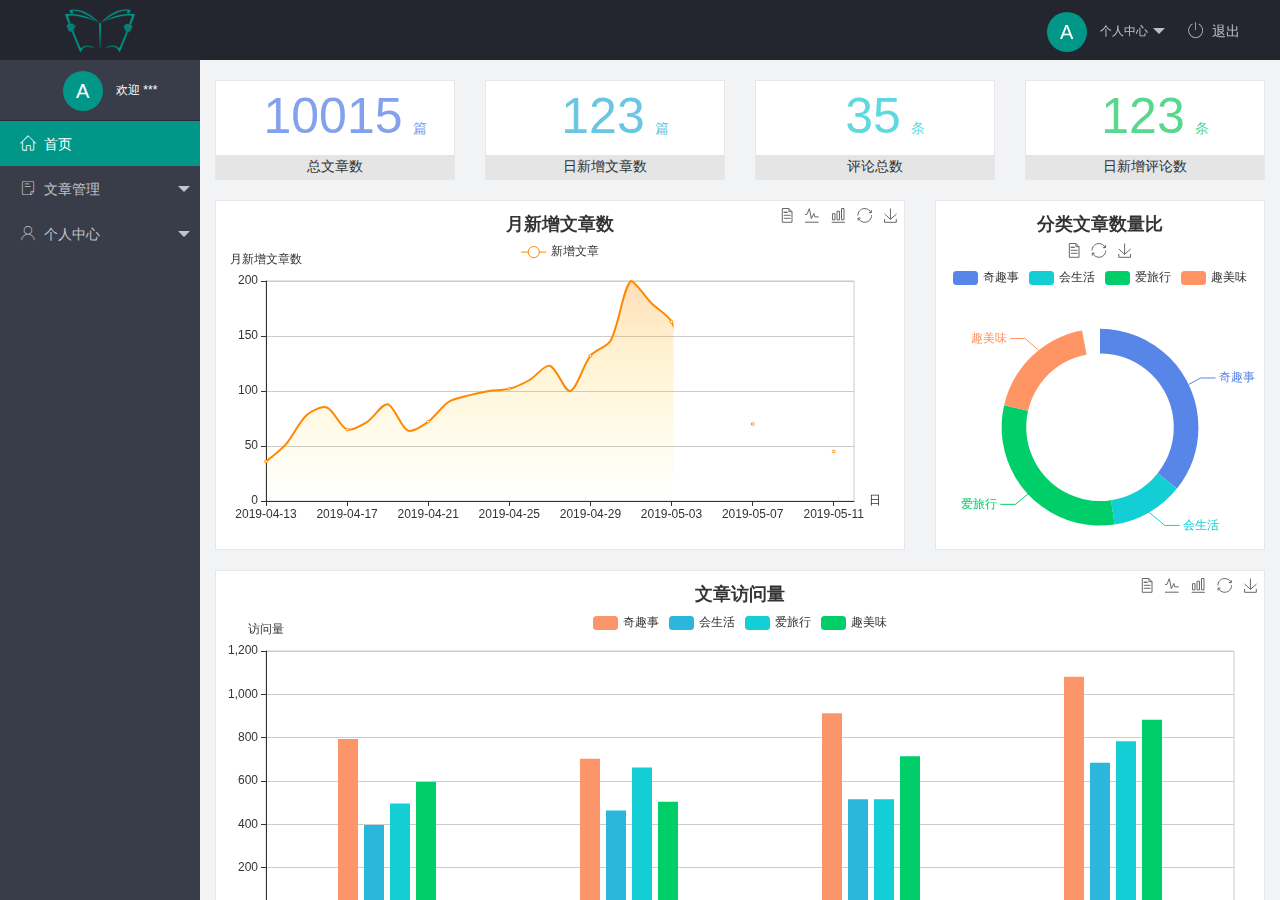
==== commit 2239cf94: "Change log" ====
--- a/web/index.html
+++ b/web/index.html
@@ -20,7 +20,7 @@
             <ul class="layui-nav layui-layout-right">
                 <li class="layui-nav-item">
                     <a href="javascript:;" class="userinfo">
-                        <img src="http://t.cn/RCzsdCq" class="layui-nav-img">
+                        <!-- <img src="http://t.cn/RCzsdCq" class="layui-nav-img"> -->
                         <span class="text-avatar">A</span> 个人中心
                     </a>
                     <dl class="layui-nav-child">
@@ -36,7 +36,7 @@
         <div class="layui-side layui-bg-black">
             <div class="layui-side-scroll">
                 <div class="userinfo">
-                    <img src="http://t.cn/RCzsdCq" class="layui-nav-img">
+                    <!-- <img src="http://t.cn/RCzsdCq" class="layui-nav-img"> -->
                     <span class="text-avatar">A</span>
                     <span id="welcome">欢迎 ***</span>
                 </div>
--- a/web/assets/lib/layui/css/layui.css
+++ b/web/assets/lib/layui/css/layui.css
@@ -1,2 +1,2 @@
 /** layui-v2.5.5 MIT License By https://www.layui.com */
- .layui-inline,img{display:inline-block;vertical-align:middle}h1,h2,h3,h4,h5,h6{font-weight:400}.layui-edge,.layui-header,.layui-inline,.layui-main{position:relative}.layui-body,.layui-edge,.layui-elip{overflow:hidden}.layui-btn,.layui-edge,.layui-inline,img{vertical-align:middle}.layui-btn,.layui-disabled,.layui-icon,.layui-unselect{-moz-user-select:none;-webkit-user-select:none;-ms-user-select:none}.layui-elip,.layui-form-checkbox span,.layui-form-pane .layui-form-label{text-overflow:ellipsis;white-space:nowrap}.layui-breadcrumb,.layui-tree-btnGroup{visibility:hidden}blockquote,body,button,dd,div,dl,dt,form,h1,h2,h3,h4,h5,h6,input,li,ol,p,pre,td,textarea,th,ul{margin:0;padding:0;-webkit-tap-highlight-color:rgba(0,0,0,0)}a:active,a:hover{outline:0}img{border:none}li{list-style:none}table{border-collapse:collapse;border-spacing:0}h4,h5,h6{font-size:100%}button,input,optgroup,option,select,textarea{font-family:inherit;font-size:inherit;font-style:inherit;font-weight:inherit;outline:0}pre{white-space:pre-wrap;white-space:-moz-pre-wrap;white-space:-pre-wrap;white-space:-o-pre-wrap;word-wrap:break-word}body{line-height:24px;font:14px Helvetica Neue,Helvetica,PingFang SC,Tahoma,Arial,sans-serif}hr{height:1px;margin:10px 0;border:0;clear:both}a{color:#333;text-decoration:none}a:hover{color:#777}a cite{font-style:normal;*cursor:pointer}.layui-border-box,.layui-border-box *{box-sizing:border-box}.layui-box,.layui-box *{box-sizing:content-box}.layui-clear{clear:both;*zoom:1}.layui-clear:after{content:'\20';clear:both;*zoom:1;display:block;height:0}.layui-inline{*display:inline;*zoom:1}.layui-edge{display:inline-block;width:0;height:0;border-width:6px;border-style:dashed;border-color:transparent}.layui-edge-top{top:-4px;border-bottom-color:#999;border-bottom-style:solid}.layui-edge-right{border-left-color:#999;border-left-style:solid}.layui-edge-bottom{top:2px;border-top-color:#999;border-top-style:solid}.layui-edge-left{border-right-color:#999;border-right-style:solid}.layui-disabled,.layui-disabled:hover{color:#d2d2d2!important;cursor:not-allowed!important}.layui-circle{border-radius:100%}.layui-show{display:block!important}.layui-hide{display:none!important}@font-face{font-family:layui-icon;src:url(../font/iconfont.eot?v=250);src:url(../font/iconfont.eot?v=250#iefix) format('embedded-opentype'),url(../font/iconfont.woff2?v=250) format('woff2'),url(../font/iconfont.woff?v=250) format('woff'),url(../font/iconfont.ttf?v=250) format('truetype'),url(../font/iconfont.svg?v=250#layui-icon) format('svg')}.layui-icon{font-family:layui-icon!important;font-size:16px;font-style:normal;-webkit-font-smoothing:antialiased;-moz-osx-font-smoothing:grayscale}.layui-icon-reply-fill:before{content:"\e611"}.layui-icon-set-fill:before{content:"\e614"}.layui-icon-menu-fill:before{content:"\e60f"}.layui-icon-search:before{content:"\e615"}.layui-icon-share:before{content:"\e641"}.layui-icon-set-sm:before{content:"\e620"}.layui-icon-engine:before{content:"\e628"}.layui-icon-close:before{content:"\1006"}.layui-icon-close-fill:before{content:"\1007"}.layui-icon-chart-screen:before{content:"\e629"}.layui-icon-star:before{content:"\e600"}.layui-icon-circle-dot:before{content:"\e617"}.layui-icon-chat:before{content:"\e606"}.layui-icon-release:before{content:"\e609"}.layui-icon-list:before{content:"\e60a"}.layui-icon-chart:before{content:"\e62c"}.layui-icon-ok-circle:before{content:"\1005"}.layui-icon-layim-theme:before{content:"\e61b"}.layui-icon-table:before{content:"\e62d"}.layui-icon-right:before{content:"\e602"}.layui-icon-left:before{content:"\e603"}.layui-icon-cart-simple:before{content:"\e698"}.layui-icon-face-cry:before{content:"\e69c"}.layui-icon-face-smile:before{content:"\e6af"}.layui-icon-survey:before{content:"\e6b2"}.layui-icon-tree:before{content:"\e62e"}.layui-icon-upload-circle:before{content:"\e62f"}.layui-icon-add-circle:before{content:"\e61f"}.layui-icon-download-circle:before{content:"\e601"}.layui-icon-templeate-1:before{content:"\e630"}.layui-icon-util:before{content:"\e631"}.layui-icon-face-surprised:before{content:"\e664"}.layui-icon-edit:before{content:"\e642"}.layui-icon-speaker:before{content:"\e645"}.layui-icon-down:before{content:"\e61a"}.layui-icon-file:before{content:"\e621"}.layui-icon-layouts:before{content:"\e632"}.layui-icon-rate-half:before{content:"\e6c9"}.layui-icon-add-circle-fine:before{content:"\e608"}.layui-icon-prev-circle:before{content:"\e633"}.layui-icon-read:before{content:"\e705"}.layui-icon-404:before{content:"\e61c"}.layui-icon-carousel:before{content:"\e634"}.layui-icon-help:before{content:"\e607"}.layui-icon-code-circle:before{content:"\e635"}.layui-icon-water:before{content:"\e636"}.layui-icon-username:before{content:"\e66f"}.layui-icon-find-fill:before{content:"\e670"}.layui-icon-about:before{content:"\e60b"}.layui-icon-location:before{content:"\e715"}.layui-icon-up:before{content:"\e619"}.layui-icon-pause:before{content:"\e651"}.layui-icon-date:before{content:"\e637"}.layui-icon-layim-uploadfile:before{content:"\e61d"}.layui-icon-delete:before{content:"\e640"}.layui-icon-play:before{content:"\e652"}.layui-icon-top:before{content:"\e604"}.layui-icon-friends:before{content:"\e612"}.layui-icon-refresh-3:before{content:"\e9aa"}.layui-icon-ok:before{content:"\e605"}.layui-icon-layer:before{content:"\e638"}.layui-icon-face-smile-fine:before{content:"\e60c"}.layui-icon-dollar:before{content:"\e659"}.layui-icon-group:before{content:"\e613"}.layui-icon-layim-download:before{content:"\e61e"}.layui-icon-picture-fine:before{content:"\e60d"}.layui-icon-link:before{content:"\e64c"}.layui-icon-diamond:before{content:"\e735"}.layui-icon-log:before{content:"\e60e"}.layui-icon-rate-solid:before{content:"\e67a"}.layui-icon-fonts-del:before{content:"\e64f"}.layui-icon-unlink:before{content:"\e64d"}.layui-icon-fonts-clear:before{content:"\e639"}.layui-icon-triangle-r:before{content:"\e623"}.layui-icon-circle:before{content:"\e63f"}.layui-icon-radio:before{content:"\e643"}.layui-icon-align-center:before{content:"\e647"}.layui-icon-align-right:before{content:"\e648"}.layui-icon-align-left:before{content:"\e649"}.layui-icon-loading-1:before{content:"\e63e"}.layui-icon-return:before{content:"\e65c"}.layui-icon-fonts-strong:before{content:"\e62b"}.layui-icon-upload:before{content:"\e67c"}.layui-icon-dialogue:before{content:"\e63a"}.layui-icon-video:before{content:"\e6ed"}.layui-icon-headset:before{content:"\e6fc"}.layui-icon-cellphone-fine:before{content:"\e63b"}.layui-icon-add-1:before{content:"\e654"}.layui-icon-face-smile-b:before{content:"\e650"}.layui-icon-fonts-html:before{content:"\e64b"}.layui-icon-form:before{content:"\e63c"}.layui-icon-cart:before{content:"\e657"}.layui-icon-camera-fill:before{content:"\e65d"}.layui-icon-tabs:before{content:"\e62a"}.layui-icon-fonts-code:before{content:"\e64e"}.layui-icon-fire:before{content:"\e756"}.layui-icon-set:before{content:"\e716"}.layui-icon-fonts-u:before{content:"\e646"}.layui-icon-triangle-d:before{content:"\e625"}.layui-icon-tips:before{content:"\e702"}.layui-icon-picture:before{content:"\e64a"}.layui-icon-more-vertical:before{content:"\e671"}.layui-icon-flag:before{content:"\e66c"}.layui-icon-loading:before{content:"\e63d"}.layui-icon-fonts-i:before{content:"\e644"}.layui-icon-refresh-1:before{content:"\e666"}.layui-icon-rmb:before{content:"\e65e"}.layui-icon-home:before{content:"\e68e"}.layui-icon-user:before{content:"\e770"}.layui-icon-notice:before{content:"\e667"}.layui-icon-login-weibo:before{content:"\e675"}.layui-icon-voice:before{content:"\e688"}.layui-icon-upload-drag:before{content:"\e681"}.layui-icon-login-qq:before{content:"\e676"}.layui-icon-snowflake:before{content:"\e6b1"}.layui-icon-file-b:before{content:"\e655"}.layui-icon-template:before{content:"\e663"}.layui-icon-auz:before{content:"\e672"}.layui-icon-console:before{content:"\e665"}.layui-icon-app:before{content:"\e653"}.layui-icon-prev:before{content:"\e65a"}.layui-icon-website:before{content:"\e7ae"}.layui-icon-next:before{content:"\e65b"}.layui-icon-component:before{content:"\e857"}.layui-icon-more:before{content:"\e65f"}.layui-icon-login-wechat:before{content:"\e677"}.layui-icon-shrink-right:before{content:"\e668"}.layui-icon-spread-left:before{content:"\e66b"}.layui-icon-camera:before{content:"\e660"}.layui-icon-note:before{content:"\e66e"}.layui-icon-refresh:before{content:"\e669"}.layui-icon-female:before{content:"\e661"}.layui-icon-male:before{content:"\e662"}.layui-icon-password:before{content:"\e673"}.layui-icon-senior:before{content:"\e674"}.layui-icon-theme:before{content:"\e66a"}.layui-icon-tread:before{content:"\e6c5"}.layui-icon-praise:before{content:"\e6c6"}.layui-icon-star-fill:before{content:"\e658"}.layui-icon-rate:before{content:"\e67b"}.layui-icon-template-1:before{content:"\e656"}.layui-icon-vercode:before{content:"\e679"}.layui-icon-cellphone:before{content:"\e678"}.layui-icon-screen-full:before{content:"\e622"}.layui-icon-screen-restore:before{content:"\e758"}.layui-icon-cols:before{content:"\e610"}.layui-icon-export:before{content:"\e67d"}.layui-icon-print:before{content:"\e66d"}.layui-icon-slider:before{content:"\e714"}.layui-icon-addition:before{content:"\e624"}.layui-icon-subtraction:before{content:"\e67e"}.layui-icon-service:before{content:"\e626"}.layui-icon-transfer:before{content:"\e691"}.layui-main{width:1140px;margin:0 auto}.layui-header{z-index:1000;height:60px}.layui-header a:hover{transition:all .5s;-webkit-transition:all .5s}.layui-side{position:fixed;left:0;top:0;bottom:0;z-index:999;width:200px;overflow-x:hidden}.layui-side-scroll{position:relative;width:220px;height:100%;overflow-x:hidden}.layui-body{position:absolute;left:200px;right:0;top:0;bottom:0;z-index:998;width:auto;overflow-y:auto;box-sizing:border-box}.layui-layout-body{overflow:hidden}.layui-layout-admin .layui-header{background-color:#23262E}.layui-layout-admin .layui-side{top:60px;width:200px;overflow-x:hidden}.layui-layout-admin .layui-body{position:fixed;top:60px;bottom:44px}.layui-layout-admin .layui-main{width:auto;margin:0 15px}.layui-layout-admin .layui-footer{position:fixed;left:200px;right:0;bottom:0;height:44px;line-height:44px;padding:0 15px;background-color:#eee}.layui-layout-admin .layui-logo{position:absolute;left:0;top:0;width:200px;height:100%;line-height:60px;text-align:center;color:#009688;font-size:16px}.layui-layout-admin .layui-header .layui-nav{background:0 0}.layui-layout-left{position:absolute!important;left:200px;top:0}.layui-layout-right{position:absolute!important;right:0;top:0}.layui-container{position:relative;margin:0 auto;padding:0 15px;box-sizing:border-box}.layui-fluid{position:relative;margin:0 auto;padding:0 15px}.layui-row:after,.layui-row:before{content:'';display:block;clear:both}.layui-col-lg1,.layui-col-lg10,.layui-col-lg11,.layui-col-lg12,.layui-col-lg2,.layui-col-lg3,.layui-col-lg4,.layui-col-lg5,.layui-col-lg6,.layui-col-lg7,.layui-col-lg8,.layui-col-lg9,.layui-col-md1,.layui-col-md10,.layui-col-md11,.layui-col-md12,.layui-col-md2,.layui-col-md3,.layui-col-md4,.layui-col-md5,.layui-col-md6,.layui-col-md7,.layui-col-md8,.layui-col-md9,.layui-col-sm1,.layui-col-sm10,.layui-col-sm11,.layui-col-sm12,.layui-col-sm2,.layui-col-sm3,.layui-col-sm4,.layui-col-sm5,.layui-col-sm6,.layui-col-sm7,.layui-col-sm8,.layui-col-sm9,.layui-col-xs1,.layui-col-xs10,.layui-col-xs11,.layui-col-xs12,.layui-col-xs2,.layui-col-xs3,.layui-col-xs4,.layui-col-xs5,.layui-col-xs6,.layui-col-xs7,.layui-col-xs8,.layui-col-xs9{position:relative;display:block;box-sizing:border-box}.layui-col-xs1,.layui-col-xs10,.layui-col-xs11,.layui-col-xs12,.layui-col-xs2,.layui-col-xs3,.layui-col-xs4,.layui-col-xs5,.layui-col-xs6,.layui-col-xs7,.layui-col-xs8,.layui-col-xs9{float:left}.layui-col-xs1{width:8.33333333%}.layui-col-xs2{width:16.66666667%}.layui-col-xs3{width:25%}.layui-col-xs4{width:33.33333333%}.layui-col-xs5{width:41.66666667%}.layui-col-xs6{width:50%}.layui-col-xs7{width:58.33333333%}.layui-col-xs8{width:66.66666667%}.layui-col-xs9{width:75%}.layui-col-xs10{width:83.33333333%}.layui-col-xs11{width:91.66666667%}.layui-col-xs12{width:100%}.layui-col-xs-offset1{margin-left:8.33333333%}.layui-col-xs-offset2{margin-left:16.66666667%}.layui-col-xs-offset3{margin-left:25%}.layui-col-xs-offset4{margin-left:33.33333333%}.layui-col-xs-offset5{margin-left:41.66666667%}.layui-col-xs-offset6{margin-left:50%}.layui-col-xs-offset7{margin-left:58.33333333%}.layui-col-xs-offset8{margin-left:66.66666667%}.layui-col-xs-offset9{margin-left:75%}.layui-col-xs-offset10{margin-left:83.33333333%}.layui-col-xs-offset11{margin-left:91.66666667%}.layui-col-xs-offset12{margin-left:100%}@media screen and (max-width:768px){.layui-hide-xs{display:none!important}.layui-show-xs-block{display:block!important}.layui-show-xs-inline{display:inline!important}.layui-show-xs-inline-block{display:inline-block!important}}@media screen and (min-width:768px){.layui-container{width:750px}.layui-hide-sm{display:none!important}.layui-show-sm-block{display:block!important}.layui-show-sm-inline{display:inline!important}.layui-show-sm-inline-block{display:inline-block!important}.layui-col-sm1,.layui-col-sm10,.layui-col-sm11,.layui-col-sm12,.layui-col-sm2,.layui-col-sm3,.layui-col-sm4,.layui-col-sm5,.layui-col-sm6,.layui-col-sm7,.layui-col-sm8,.layui-col-sm9{float:left}.layui-col-sm1{width:8.33333333%}.layui-col-sm2{width:16.66666667%}.layui-col-sm3{width:25%}.layui-col-sm4{width:33.33333333%}.layui-col-sm5{width:41.66666667%}.layui-col-sm6{width:50%}.layui-col-sm7{width:58.33333333%}.layui-col-sm8{width:66.66666667%}.layui-col-sm9{width:75%}.layui-col-sm10{width:83.33333333%}.layui-col-sm11{width:91.66666667%}.layui-col-sm12{width:100%}.layui-col-sm-offset1{margin-left:8.33333333%}.layui-col-sm-offset2{margin-left:16.66666667%}.layui-col-sm-offset3{margin-left:25%}.layui-col-sm-offset4{margin-left:33.33333333%}.layui-col-sm-offset5{margin-left:41.66666667%}.layui-col-sm-offset6{margin-left:50%}.layui-col-sm-offset7{margin-left:58.33333333%}.layui-col-sm-offset8{margin-left:66.66666667%}.layui-col-sm-offset9{margin-left:75%}.layui-col-sm-offset10{margin-left:83.33333333%}.layui-col-sm-offset11{margin-left:91.66666667%}.layui-col-sm-offset12{margin-left:100%}}@media screen and (min-width:992px){.layui-container{width:970px}.layui-hide-md{display:none!important}.layui-show-md-block{display:block!important}.layui-show-md-inline{display:inline!important}.layui-show-md-inline-block{display:inline-block!important}.layui-col-md1,.layui-col-md10,.layui-col-md11,.layui-col-md12,.layui-col-md2,.layui-col-md3,.layui-col-md4,.layui-col-md5,.layui-col-md6,.layui-col-md7,.layui-col-md8,.layui-col-md9{float:left}.layui-col-md1{width:8.33333333%}.layui-col-md2{width:16.66666667%}.layui-col-md3{width:25%}.layui-col-md4{width:33.33333333%}.layui-col-md5{width:41.66666667%}.layui-col-md6{width:50%}.layui-col-md7{width:58.33333333%}.layui-col-md8{width:66.66666667%}.layui-col-md9{width:75%}.layui-col-md10{width:83.33333333%}.layui-col-md11{width:91.66666667%}.layui-col-md12{width:100%}.layui-col-md-offset1{margin-left:8.33333333%}.layui-col-md-offset2{margin-left:16.66666667%}.layui-col-md-offset3{margin-left:25%}.layui-col-md-offset4{margin-left:33.33333333%}.layui-col-md-offset5{margin-left:41.66666667%}.layui-col-md-offset6{margin-left:50%}.layui-col-md-offset7{margin-left:58.33333333%}.layui-col-md-offset8{margin-left:66.66666667%}.layui-col-md-offset9{margin-left:75%}.layui-col-md-offset10{margin-left:83.33333333%}.layui-col-md-offset11{margin-left:91.66666667%}.layui-col-md-offset12{margin-left:100%}}@media screen and (min-width:1200px){.layui-container{width:1170px}.layui-hide-lg{display:none!important}.layui-show-lg-block{display:block!important}.layui-show-lg-inline{display:inline!important}.layui-show-lg-inline-block{display:inline-block!important}.layui-col-lg1,.layui-col-lg10,.layui-col-lg11,.layui-col-lg12,.layui-col-lg2,.layui-col-lg3,.layui-col-lg4,.layui-col-lg5,.layui-col-lg6,.layui-col-lg7,.layui-col-lg8,.layui-col-lg9{float:left}.layui-col-lg1{width:8.33333333%}.layui-col-lg2{width:16.66666667%}.layui-col-lg3{width:25%}.layui-col-lg4{width:33.33333333%}.layui-col-lg5{width:41.66666667%}.layui-col-lg6{width:50%}.layui-col-lg7{width:58.33333333%}.layui-col-lg8{width:66.66666667%}.layui-col-lg9{width:75%}.layui-col-lg10{width:83.33333333%}.layui-col-lg11{width:91.66666667%}.layui-col-lg12{width:100%}.layui-col-lg-offset1{margin-left:8.33333333%}.layui-col-lg-offset2{margin-left:16.66666667%}.layui-col-lg-offset3{margin-left:25%}.layui-col-lg-offset4{margin-left:33.33333333%}.layui-col-lg-offset5{margin-left:41.66666667%}.layui-col-lg-offset6{margin-left:50%}.layui-col-lg-offset7{margin-left:58.33333333%}.layui-col-lg-offset8{margin-left:66.66666667%}.layui-col-lg-offset9{margin-left:75%}.layui-col-lg-offset10{margin-left:83.33333333%}.layui-col-lg-offset11{margin-left:91.66666667%}.layui-col-lg-offset12{margin-left:100%}}.layui-col-space1{margin:-.5px}.layui-col-space1>*{padding:.5px}.layui-col-space3{margin:-1.5px}.layui-col-space3>*{padding:1.5px}.layui-col-space5{margin:-2.5px}.layui-col-space5>*{padding:2.5px}.layui-col-space8{margin:-3.5px}.layui-col-space8>*{padding:3.5px}.layui-col-space10{margin:-5px}.layui-col-space10>*{padding:5px}.layui-col-space12{margin:-6px}.layui-col-space12>*{padding:6px}.layui-col-space15{margin:-7.5px}.layui-col-space15>*{padding:7.5px}.layui-col-space18{margin:-9px}.layui-col-space18>*{padding:9px}.layui-col-space20{margin:-10px}.layui-col-space20>*{padding:10px}.layui-col-space22{margin:-11px}.layui-col-space22>*{padding:11px}.layui-col-space25{margin:-12.5px}.layui-col-space25>*{padding:12.5px}.layui-col-space30{margin:-15px}.layui-col-space30>*{padding:15px}.layui-btn,.layui-input,.layui-select,.layui-textarea,.layui-upload-button{outline:0;-webkit-appearance:none;transition:all .3s;-webkit-transition:all .3s;box-sizing:border-box}.layui-elem-quote{margin-bottom:10px;padding:15px;line-height:22px;border-left:5px solid #009688;border-radius:0 2px 2px 0;background-color:#f2f2f2}.layui-quote-nm{border-style:solid;border-width:1px 1px 1px 5px;background:0 0}.layui-elem-field{margin-bottom:10px;padding:0;border-width:1px;border-style:solid}.layui-elem-field legend{margin-left:20px;padding:0 10px;font-size:20px;font-weight:300}.layui-field-title{margin:10px 0 20px;border-width:1px 0 0}.layui-field-box{padding:10px 15px}.layui-field-title .layui-field-box{padding:10px 0}.layui-progress{position:relative;height:6px;border-radius:20px;background-color:#e2e2e2}.layui-progress-bar{position:absolute;left:0;top:0;width:0;max-width:100%;height:6px;border-radius:20px;text-align:right;background-color:#5FB878;transition:all .3s;-webkit-transition:all .3s}.layui-progress-big,.layui-progress-big .layui-progress-bar{height:18px;line-height:18px}.layui-progress-text{position:relative;top:-20px;line-height:18px;font-size:12px;color:#666}.layui-progress-big .layui-progress-text{position:static;padding:0 10px;color:#fff}.layui-collapse{border-width:1px;border-style:solid;border-radius:2px}.layui-colla-content,.layui-colla-item{border-top-width:1px;border-top-style:solid}.layui-colla-item:first-child{border-top:none}.layui-colla-title{position:relative;height:42px;line-height:42px;padding:0 15px 0 35px;color:#333;background-color:#f2f2f2;cursor:pointer;font-size:14px;overflow:hidden}.layui-colla-content{display:none;padding:10px 15px;line-height:22px;color:#666}.layui-colla-icon{position:absolute;left:15px;top:0;font-size:14px}.layui-card{margin-bottom:15px;border-radius:2px;background-color:#fff;box-shadow:0 1px 2px 0 rgba(0,0,0,.05)}.layui-card:last-child{margin-bottom:0}.layui-card-header{position:relative;height:42px;line-height:42px;padding:0 15px;border-bottom:1px solid #f6f6f6;color:#333;border-radius:2px 2px 0 0;font-size:14px}.layui-bg-black,.layui-bg-blue,.layui-bg-cyan,.layui-bg-green,.layui-bg-orange,.layui-bg-red{color:#fff!important}.layui-card-body{position:relative;padding:10px 15px;line-height:24px}.layui-card-body[pad15]{padding:15px}.layui-card-body[pad20]{padding:20px}.layui-card-body .layui-table{margin:5px 0}.layui-card .layui-tab{margin:0}.layui-panel-window{position:relative;padding:15px;border-radius:0;border-top:5px solid #E6E6E6;background-color:#fff}.layui-auxiliar-moving{position:fixed;left:0;right:0;top:0;bottom:0;width:100%;height:100%;background:0 0;z-index:9999999999}.layui-form-label,.layui-form-mid,.layui-form-select,.layui-input-block,.layui-input-inline,.layui-textarea{position:relative}.layui-bg-red{background-color:#FF5722!important}.layui-bg-orange{background-color:#FFB800!important}.layui-bg-green{background-color:#009688!important}.layui-bg-cyan{background-color:#2F4056!important}.layui-bg-blue{background-color:#1E9FFF!important}.layui-bg-black{background-color:#393D49!important}.layui-bg-gray{background-color:#eee!important;color:#666!important}.layui-badge-rim,.layui-colla-content,.layui-colla-item,.layui-collapse,.layui-elem-field,.layui-form-pane .layui-form-item[pane],.layui-form-pane .layui-form-label,.layui-input,.layui-layedit,.layui-layedit-tool,.layui-quote-nm,.layui-select,.layui-tab-bar,.layui-tab-card,.layui-tab-title,.layui-tab-title .layui-this:after,.layui-textarea{border-color:#e6e6e6}.layui-timeline-item:before,hr{background-color:#e6e6e6}.layui-text{line-height:22px;font-size:14px;color:#666}.layui-text h1,.layui-text h2,.layui-text h3{font-weight:500;color:#333}.layui-text h1{font-size:30px}.layui-text h2{font-size:24px}.layui-text h3{font-size:18px}.layui-text a:not(.layui-btn){color:#01AAED}.layui-text a:not(.layui-btn):hover{text-decoration:underline}.layui-text ul{padding:5px 0 5px 15px}.layui-text ul li{margin-top:5px;list-style-type:disc}.layui-text em,.layui-word-aux{color:#999!important;padding:0 5px!important}.layui-btn{display:inline-block;height:38px;line-height:38px;padding:0 18px;background-color:#009688;color:#fff;white-space:nowrap;text-align:center;font-size:14px;border:none;border-radius:2px;cursor:pointer}.layui-btn:hover{opacity:.8;filter:alpha(opacity=80);color:#fff}.layui-btn:active{opacity:1;filter:alpha(opacity=100)}.layui-btn+.layui-btn{margin-left:10px}.layui-btn-container{font-size:0}.layui-btn-container .layui-btn{margin-right:10px;margin-bottom:10px}.layui-btn-container .layui-btn+.layui-btn{margin-left:0}.layui-table .layui-btn-container .layui-btn{margin-bottom:9px}.layui-btn-radius{border-radius:100px}.layui-btn .layui-icon{margin-right:3px;font-size:18px;vertical-align:bottom;vertical-align:middle\9}.layui-btn-primary{border:1px solid #C9C9C9;background-color:#fff;color:#555}.layui-btn-primary:hover{border-color:#009688;color:#333}.layui-btn-normal{background-color:#1E9FFF}.layui-btn-warm{background-color:#FFB800}.layui-btn-danger{background-color:#FF5722}.layui-btn-checked{background-color:#5FB878}.layui-btn-disabled,.layui-btn-disabled:active,.layui-btn-disabled:hover{border:1px solid #e6e6e6;background-color:#FBFBFB;color:#C9C9C9;cursor:not-allowed;opacity:1}.layui-btn-lg{height:44px;line-height:44px;padding:0 25px;font-size:16px}.layui-btn-sm{height:30px;line-height:30px;padding:0 10px;font-size:12px}.layui-btn-sm i{font-size:16px!important}.layui-btn-xs{height:22px;line-height:22px;padding:0 5px;font-size:12px}.layui-btn-xs i{font-size:14px!important}.layui-btn-group{display:inline-block;vertical-align:middle;font-size:0}.layui-btn-group .layui-btn{margin-left:0!important;margin-right:0!important;border-left:1px solid rgba(255,255,255,.5);border-radius:0}.layui-btn-group .layui-btn-primary{border-left:none}.layui-btn-group .layui-btn-primary:hover{border-color:#C9C9C9;color:#009688}.layui-btn-group .layui-btn:first-child{border-left:none;border-radius:2px 0 0 2px}.layui-btn-group .layui-btn-primary:first-child{border-left:1px solid #c9c9c9}.layui-btn-group .layui-btn:last-child{border-radius:0 2px 2px 0}.layui-btn-group .layui-btn+.layui-btn{margin-left:0}.layui-btn-group+.layui-btn-group{margin-left:10px}.layui-btn-fluid{width:100%}.layui-input,.layui-select,.layui-textarea{height:38px;line-height:1.3;line-height:38px\9;border-width:1px;border-style:solid;background-color:#fff;border-radius:2px}.layui-input::-webkit-input-placeholder,.layui-select::-webkit-input-placeholder,.layui-textarea::-webkit-input-placeholder{line-height:1.3}.layui-input,.layui-textarea{display:block;width:100%;padding-left:10px}.layui-input:hover,.layui-textarea:hover{border-color:#D2D2D2!important}.layui-input:focus,.layui-textarea:focus{border-color:#C9C9C9!important}.layui-textarea{min-height:100px;height:auto;line-height:20px;padding:6px 10px;resize:vertical}.layui-select{padding:0 10px}.layui-form input[type=checkbox],.layui-form input[type=radio],.layui-form select{display:none}.layui-form [lay-ignore]{display:initial}.layui-form-item{margin-bottom:15px;clear:both;*zoom:1}.layui-form-item:after{content:'\20';clear:both;*zoom:1;display:block;height:0}.layui-form-label{float:left;display:block;padding:9px 15px;width:80px;font-weight:400;line-height:20px;text-align:right}.layui-form-label-col{display:block;float:none;padding:9px 0;line-height:20px;text-align:left}.layui-form-item .layui-inline{margin-bottom:5px;margin-right:10px}.layui-input-block{margin-left:110px;min-height:36px}.layui-input-inline{display:inline-block;vertical-align:middle}.layui-form-item .layui-input-inline{float:left;width:190px;margin-right:10px}.layui-form-text .layui-input-inline{width:auto}.layui-form-mid{float:left;display:block;padding:9px 0!important;line-height:20px;margin-right:10px}.layui-form-danger+.layui-form-select .layui-input,.layui-form-danger:focus{border-color:#FF5722!important}.layui-form-select .layui-input{padding-right:30px;cursor:pointer}.layui-form-select .layui-edge{position:absolute;right:10px;top:50%;margin-top:-3px;cursor:pointer;border-width:6px;border-top-color:#c2c2c2;border-top-style:solid;transition:all .3s;-webkit-transition:all .3s}.layui-form-select dl{display:none;position:absolute;left:0;top:42px;padding:5px 0;z-index:899;min-width:100%;border:1px solid #d2d2d2;max-height:300px;overflow-y:auto;background-color:#fff;border-radius:2px;box-shadow:0 2px 4px rgba(0,0,0,.12);box-sizing:border-box}.layui-form-select dl dd,.layui-form-select dl dt{padding:0 10px;line-height:36px;white-space:nowrap;overflow:hidden;text-overflow:ellipsis}.layui-form-select dl dt{font-size:12px;color:#999}.layui-form-select dl dd{cursor:pointer}.layui-form-select dl dd:hover{background-color:#f2f2f2;-webkit-transition:.5s all;transition:.5s all}.layui-form-select .layui-select-group dd{padding-left:20px}.layui-form-select dl dd.layui-select-tips{padding-left:10px!important;color:#999}.layui-form-select dl dd.layui-this{background-color:#5FB878;color:#fff}.layui-form-checkbox,.layui-form-select dl dd.layui-disabled{background-color:#fff}.layui-form-selected dl{display:block}.layui-form-checkbox,.layui-form-checkbox *,.layui-form-switch{display:inline-block;vertical-align:middle}.layui-form-selected .layui-edge{margin-top:-9px;-webkit-transform:rotate(180deg);transform:rotate(180deg);margin-top:-3px\9}:root .layui-form-selected .layui-edge{margin-top:-9px\0/IE9}.layui-form-selectup dl{top:auto;bottom:42px}.layui-select-none{margin:5px 0;text-align:center;color:#999}.layui-select-disabled .layui-disabled{border-color:#eee!important}.layui-select-disabled .layui-edge{border-top-color:#d2d2d2}.layui-form-checkbox{position:relative;height:30px;line-height:30px;margin-right:10px;padding-right:30px;cursor:pointer;font-size:0;-webkit-transition:.1s linear;transition:.1s linear;box-sizing:border-box}.layui-form-checkbox span{padding:0 10px;height:100%;font-size:14px;border-radius:2px 0 0 2px;background-color:#d2d2d2;color:#fff;overflow:hidden}.layui-form-checkbox:hover span{background-color:#c2c2c2}.layui-form-checkbox i{position:absolute;right:0;top:0;width:30px;height:28px;border:1px solid #d2d2d2;border-left:none;border-radius:0 2px 2px 0;color:#fff;font-size:20px;text-align:center}.layui-form-checkbox:hover i{border-color:#c2c2c2;color:#c2c2c2}.layui-form-checked,.layui-form-checked:hover{border-color:#5FB878}.layui-form-checked span,.layui-form-checked:hover span{background-color:#5FB878}.layui-form-checked i,.layui-form-checked:hover i{color:#5FB878}.layui-form-item .layui-form-checkbox{margin-top:4px}.layui-form-checkbox[lay-skin=primary]{height:auto!important;line-height:normal!important;min-width:18px;min-height:18px;border:none!important;margin-right:0;padding-left:28px;padding-right:0;background:0 0}.layui-form-checkbox[lay-skin=primary] span{padding-left:0;padding-right:15px;line-height:18px;background:0 0;color:#666}.layui-form-checkbox[lay-skin=primary] i{right:auto;left:0;width:16px;height:16px;line-height:16px;border:1px solid #d2d2d2;font-size:12px;border-radius:2px;background-color:#fff;-webkit-transition:.1s linear;transition:.1s linear}.layui-form-checkbox[lay-skin=primary]:hover i{border-color:#5FB878;color:#fff}.layui-form-checked[lay-skin=primary] i{border-color:#5FB878!important;background-color:#5FB878;color:#fff}.layui-checkbox-disbaled[lay-skin=primary] span{background:0 0!important;color:#c2c2c2}.layui-checkbox-disbaled[lay-skin=primary]:hover i{border-color:#d2d2d2}.layui-form-item .layui-form-checkbox[lay-skin=primary]{margin-top:10px}.layui-form-switch{position:relative;height:22px;line-height:22px;min-width:35px;padding:0 5px;margin-top:8px;border:1px solid #d2d2d2;border-radius:20px;cursor:pointer;background-color:#fff;-webkit-transition:.1s linear;transition:.1s linear}.layui-form-switch i{position:absolute;left:5px;top:3px;width:16px;height:16px;border-radius:20px;background-color:#d2d2d2;-webkit-transition:.1s linear;transition:.1s linear}.layui-form-switch em{position:relative;top:0;width:25px;margin-left:21px;padding:0!important;text-align:center!important;color:#999!important;font-style:normal!important;font-size:12px}.layui-form-onswitch{border-color:#5FB878;background-color:#5FB878}.layui-checkbox-disbaled,.layui-checkbox-disbaled i{border-color:#e2e2e2!important}.layui-form-onswitch i{left:100%;margin-left:-21px;background-color:#fff}.layui-form-onswitch em{margin-left:5px;margin-right:21px;color:#fff!important}.layui-checkbox-disbaled span{background-color:#e2e2e2!important}.layui-checkbox-disbaled:hover i{color:#fff!important}[lay-radio]{display:none}.layui-form-radio,.layui-form-radio *{display:inline-block;vertical-align:middle}.layui-form-radio{line-height:28px;margin:6px 10px 0 0;padding-right:10px;cursor:pointer;font-size:0}.layui-form-radio *{font-size:14px}.layui-form-radio>i{margin-right:8px;font-size:22px;color:#c2c2c2}.layui-form-radio>i:hover,.layui-form-radioed>i{color:#5FB878}.layui-radio-disbaled>i{color:#e2e2e2!important}.layui-form-pane .layui-form-label{width:110px;padding:8px 15px;height:38px;line-height:20px;border-width:1px;border-style:solid;border-radius:2px 0 0 2px;text-align:center;background-color:#FBFBFB;overflow:hidden;box-sizing:border-box}.layui-form-pane .layui-input-inline{margin-left:-1px}.layui-form-pane .layui-input-block{margin-left:110px;left:-1px}.layui-form-pane .layui-input{border-radius:0 2px 2px 0}.layui-form-pane .layui-form-text .layui-form-label{float:none;width:100%;border-radius:2px;box-sizing:border-box;text-align:left}.layui-form-pane .layui-form-text .layui-input-inline{display:block;margin:0;top:-1px;clear:both}.layui-form-pane .layui-form-text .layui-input-block{margin:0;left:0;top:-1px}.layui-form-pane .layui-form-text .layui-textarea{min-height:100px;border-radius:0 0 2px 2px}.layui-form-pane .layui-form-checkbox{margin:4px 0 4px 10px}.layui-form-pane .layui-form-radio,.layui-form-pane .layui-form-switch{margin-top:6px;margin-left:10px}.layui-form-pane .layui-form-item[pane]{position:relative;border-width:1px;border-style:solid}.layui-form-pane .layui-form-item[pane] .layui-form-label{position:absolute;left:0;top:0;height:100%;border-width:0 1px 0 0}.layui-form-pane .layui-form-item[pane] .layui-input-inline{margin-left:110px}@media screen and (max-width:450px){.layui-form-item .layui-form-label{text-overflow:ellipsis;overflow:hidden;white-space:nowrap}.layui-form-item .layui-inline{display:block;margin-right:0;margin-bottom:20px;clear:both}.layui-form-item .layui-inline:after{content:'\20';clear:both;display:block;height:0}.layui-form-item .layui-input-inline{display:block;float:none;left:-3px;width:auto;margin:0 0 10px 112px}.layui-form-item .layui-input-inline+.layui-form-mid{margin-left:110px;top:-5px;padding:0}.layui-form-item .layui-form-checkbox{margin-right:5px;margin-bottom:5px}}.layui-layedit{border-width:1px;border-style:solid;border-radius:2px}.layui-layedit-tool{padding:3px 5px;border-bottom-width:1px;border-bottom-style:solid;font-size:0}.layedit-tool-fixed{position:fixed;top:0;border-top:1px solid #e2e2e2}.layui-layedit-tool .layedit-tool-mid,.layui-layedit-tool .layui-icon{display:inline-block;vertical-align:middle;text-align:center;font-size:14px}.layui-layedit-tool .layui-icon{position:relative;width:32px;height:30px;line-height:30px;margin:3px 5px;color:#777;cursor:pointer;border-radius:2px}.layui-layedit-tool .layui-icon:hover{color:#393D49}.layui-layedit-tool .layui-icon:active{color:#000}.layui-layedit-tool .layedit-tool-active{background-color:#e2e2e2;color:#000}.layui-layedit-tool .layui-disabled,.layui-layedit-tool .layui-disabled:hover{color:#d2d2d2;cursor:not-allowed}.layui-layedit-tool .layedit-tool-mid{width:1px;height:18px;margin:0 10px;background-color:#d2d2d2}.layedit-tool-html{width:50px!important;font-size:30px!important}.layedit-tool-b,.layedit-tool-code,.layedit-tool-help{font-size:16px!important}.layedit-tool-d,.layedit-tool-face,.layedit-tool-image,.layedit-tool-unlink{font-size:18px!important}.layedit-tool-image input{position:absolute;font-size:0;left:0;top:0;width:100%;height:100%;opacity:.01;filter:Alpha(opacity=1);cursor:pointer}.layui-layedit-iframe iframe{display:block;width:100%}#LAY_layedit_code{overflow:hidden}.layui-laypage{display:inline-block;*display:inline;*zoom:1;vertical-align:middle;margin:10px 0;font-size:0}.layui-laypage>a:first-child,.layui-laypage>a:first-child em{border-radius:2px 0 0 2px}.layui-laypage>a:last-child,.layui-laypage>a:last-child em{border-radius:0 2px 2px 0}.layui-laypage>:first-child{margin-left:0!important}.layui-laypage>:last-child{margin-right:0!important}.layui-laypage a,.layui-laypage button,.layui-laypage input,.layui-laypage select,.layui-laypage span{border:1px solid #e2e2e2}.layui-laypage a,.layui-laypage span{display:inline-block;*display:inline;*zoom:1;vertical-align:middle;padding:0 15px;height:28px;line-height:28px;margin:0 -1px 5px 0;background-color:#fff;color:#333;font-size:12px}.layui-flow-more a *,.layui-laypage input,.layui-table-view select[lay-ignore]{display:inline-block}.layui-laypage a:hover{color:#009688}.layui-laypage em{font-style:normal}.layui-laypage .layui-laypage-spr{color:#999;font-weight:700}.layui-laypage a{text-decoration:none}.layui-laypage .layui-laypage-curr{position:relative}.layui-laypage .layui-laypage-curr em{position:relative;color:#fff}.layui-laypage .layui-laypage-curr .layui-laypage-em{position:absolute;left:-1px;top:-1px;padding:1px;width:100%;height:100%;background-color:#009688}.layui-laypage-em{border-radius:2px}.layui-laypage-next em,.layui-laypage-prev em{font-family:Sim sun;font-size:16px}.layui-laypage .layui-laypage-count,.layui-laypage .layui-laypage-limits,.layui-laypage .layui-laypage-refresh,.layui-laypage .layui-laypage-skip{margin-left:10px;margin-right:10px;padding:0;border:none}.layui-laypage .layui-laypage-limits,.layui-laypage .layui-laypage-refresh{vertical-align:top}.layui-laypage .layui-laypage-refresh i{font-size:18px;cursor:pointer}.layui-laypage select{height:22px;padding:3px;border-radius:2px;cursor:pointer}.layui-laypage .layui-laypage-skip{height:30px;line-height:30px;color:#999}.layui-laypage button,.layui-laypage input{height:30px;line-height:30px;border-radius:2px;vertical-align:top;background-color:#fff;box-sizing:border-box}.layui-laypage input{width:40px;margin:0 10px;padding:0 3px;text-align:center}.layui-laypage input:focus,.layui-laypage select:focus{border-color:#009688!important}.layui-laypage button{margin-left:10px;padding:0 10px;cursor:pointer}.layui-table,.layui-table-view{margin:10px 0}.layui-flow-more{margin:10px 0;text-align:center;color:#999;font-size:14px}.layui-flow-more a{height:32px;line-height:32px}.layui-flow-more a *{vertical-align:top}.layui-flow-more a cite{padding:0 20px;border-radius:3px;background-color:#eee;color:#333;font-style:normal}.layui-flow-more a cite:hover{opacity:.8}.layui-flow-more a i{font-size:30px;color:#737383}.layui-table{width:100%;background-color:#fff;color:#666}.layui-table tr{transition:all .3s;-webkit-transition:all .3s}.layui-table th{text-align:left;font-weight:400}.layui-table tbody tr:hover,.layui-table thead tr,.layui-table-click,.layui-table-header,.layui-table-hover,.layui-table-mend,.layui-table-patch,.layui-table-tool,.layui-table-total,.layui-table-total tr,.layui-table[lay-even] tr:nth-child(even){background-color:#f2f2f2}.layui-table td,.layui-table th,.layui-table-col-set,.layui-table-fixed-r,.layui-table-grid-down,.layui-table-header,.layui-table-page,.layui-table-tips-main,.layui-table-tool,.layui-table-total,.layui-table-view,.layui-table[lay-skin=line],.layui-table[lay-skin=row]{border-width:1px;border-style:solid;border-color:#e6e6e6}.layui-table td,.layui-table th{position:relative;padding:9px 15px;min-height:20px;line-height:20px;font-size:14px}.layui-table[lay-skin=line] td,.layui-table[lay-skin=line] th{border-width:0 0 1px}.layui-table[lay-skin=row] td,.layui-table[lay-skin=row] th{border-width:0 1px 0 0}.layui-table[lay-skin=nob] td,.layui-table[lay-skin=nob] th{border:none}.layui-table img{max-width:100px}.layui-table[lay-size=lg] td,.layui-table[lay-size=lg] th{padding:15px 30px}.layui-table-view .layui-table[lay-size=lg] .layui-table-cell{height:40px;line-height:40px}.layui-table[lay-size=sm] td,.layui-table[lay-size=sm] th{font-size:12px;padding:5px 10px}.layui-table-view .layui-table[lay-size=sm] .layui-table-cell{height:20px;line-height:20px}.layui-table[lay-data]{display:none}.layui-table-box{position:relative;overflow:hidden}.layui-table-view .layui-table{position:relative;width:auto;margin:0}.layui-table-view .layui-table[lay-skin=line]{border-width:0 1px 0 0}.layui-table-view .layui-table[lay-skin=row]{border-width:0 0 1px}.layui-table-view .layui-table td,.layui-table-view .layui-table th{padding:5px 0;border-top:none;border-left:none}.layui-table-view .layui-table th.layui-unselect .layui-table-cell span{cursor:pointer}.layui-table-view .layui-table td{cursor:default}.layui-table-view .layui-table td[data-edit=text]{cursor:text}.layui-table-view .layui-form-checkbox[lay-skin=primary] i{width:18px;height:18px}.layui-table-view .layui-form-radio{line-height:0;padding:0}.layui-table-view .layui-form-radio>i{margin:0;font-size:20px}.layui-table-init{position:absolute;left:0;top:0;width:100%;height:100%;text-align:center;z-index:110}.layui-table-init .layui-icon{position:absolute;left:50%;top:50%;margin:-15px 0 0 -15px;font-size:30px;color:#c2c2c2}.layui-table-header{border-width:0 0 1px;overflow:hidden}.layui-table-header .layui-table{margin-bottom:-1px}.layui-table-tool .layui-inline[lay-event]{position:relative;width:26px;height:26px;padding:5px;line-height:16px;margin-right:10px;text-align:center;color:#333;border:1px solid #ccc;cursor:pointer;-webkit-transition:.5s all;transition:.5s all}.layui-table-tool .layui-inline[lay-event]:hover{border:1px solid #999}.layui-table-tool-temp{padding-right:120px}.layui-table-tool-self{position:absolute;right:17px;top:10px}.layui-table-tool .layui-table-tool-self .layui-inline[lay-event]{margin:0 0 0 10px}.layui-table-tool-panel{position:absolute;top:29px;left:-1px;padding:5px 0;min-width:150px;min-height:40px;border:1px solid #d2d2d2;text-align:left;overflow-y:auto;background-color:#fff;box-shadow:0 2px 4px rgba(0,0,0,.12)}.layui-table-cell,.layui-table-tool-panel li{overflow:hidden;text-overflow:ellipsis;white-space:nowrap}.layui-table-tool-panel li{padding:0 10px;line-height:30px;-webkit-transition:.5s all;transition:.5s all}.layui-table-tool-panel li .layui-form-checkbox[lay-skin=primary]{width:100%;padding-left:28px}.layui-table-tool-panel li:hover{background-color:#f2f2f2}.layui-table-tool-panel li .layui-form-checkbox[lay-skin=primary] i{position:absolute;left:0;top:0}.layui-table-tool-panel li .layui-form-checkbox[lay-skin=primary] span{padding:0}.layui-table-tool .layui-table-tool-self .layui-table-tool-panel{left:auto;right:-1px}.layui-table-col-set{position:absolute;right:0;top:0;width:20px;height:100%;border-width:0 0 0 1px;background-color:#fff}.layui-table-sort{width:10px;height:20px;margin-left:5px;cursor:pointer!important}.layui-table-sort .layui-edge{position:absolute;left:5px;border-width:5px}.layui-table-sort .layui-table-sort-asc{top:3px;border-top:none;border-bottom-style:solid;border-bottom-color:#b2b2b2}.layui-table-sort .layui-table-sort-asc:hover{border-bottom-color:#666}.layui-table-sort .layui-table-sort-desc{bottom:5px;border-bottom:none;border-top-style:solid;border-top-color:#b2b2b2}.layui-table-sort .layui-table-sort-desc:hover{border-top-color:#666}.layui-table-sort[lay-sort=asc] .layui-table-sort-asc{border-bottom-color:#000}.layui-table-sort[lay-sort=desc] .layui-table-sort-desc{border-top-color:#000}.layui-table-cell{height:28px;line-height:28px;padding:0 15px;position:relative;box-sizing:border-box}.layui-table-cell .layui-form-checkbox[lay-skin=primary]{top:-1px;padding:0}.layui-table-cell .layui-table-link{color:#01AAED}.laytable-cell-checkbox,.laytable-cell-numbers,.laytable-cell-radio,.laytable-cell-space{padding:0;text-align:center}.layui-table-body{position:relative;overflow:auto;margin-right:-1px;margin-bottom:-1px}.layui-table-body .layui-none{line-height:26px;padding:15px;text-align:center;color:#999}.layui-table-fixed{position:absolute;left:0;top:0;z-index:101}.layui-table-fixed .layui-table-body{overflow:hidden}.layui-table-fixed-l{box-shadow:0 -1px 8px rgba(0,0,0,.08)}.layui-table-fixed-r{left:auto;right:-1px;border-width:0 0 0 1px;box-shadow:-1px 0 8px rgba(0,0,0,.08)}.layui-table-fixed-r .layui-table-header{position:relative;overflow:visible}.layui-table-mend{position:absolute;right:-49px;top:0;height:100%;width:50px}.layui-table-tool{position:relative;z-index:890;width:100%;min-height:50px;line-height:30px;padding:10px 15px;border-width:0 0 1px}.layui-table-tool .layui-btn-container{margin-bottom:-10px}.layui-table-page,.layui-table-total{border-width:1px 0 0;margin-bottom:-1px;overflow:hidden}.layui-table-page{position:relative;width:100%;padding:7px 7px 0;height:41px;font-size:12px;white-space:nowrap}.layui-table-page>div{height:26px}.layui-table-page .layui-laypage{margin:0}.layui-table-page .layui-laypage a,.layui-table-page .layui-laypage span{height:26px;line-height:26px;margin-bottom:10px;border:none;background:0 0}.layui-table-page .layui-laypage a,.layui-table-page .layui-laypage span.layui-laypage-curr{padding:0 12px}.layui-table-page .layui-laypage span{margin-left:0;padding:0}.layui-table-page .layui-laypage .layui-laypage-prev{margin-left:-7px!important}.layui-table-page .layui-laypage .layui-laypage-curr .layui-laypage-em{left:0;top:0;padding:0}.layui-table-page .layui-laypage button,.layui-table-page .layui-laypage input{height:26px;line-height:26px}.layui-table-page .layui-laypage input{width:40px}.layui-table-page .layui-laypage button{padding:0 10px}.layui-table-page select{height:18px}.layui-table-patch .layui-table-cell{padding:0;width:30px}.layui-table-edit{position:absolute;left:0;top:0;width:100%;height:100%;padding:0 14px 1px;border-radius:0;box-shadow:1px 1px 20px rgba(0,0,0,.15)}.layui-table-edit:focus{border-color:#5FB878!important}select.layui-table-edit{padding:0 0 0 10px;border-color:#C9C9C9}.layui-table-view .layui-form-checkbox,.layui-table-view .layui-form-radio,.layui-table-view .layui-form-switch{top:0;margin:0;box-sizing:content-box}.layui-table-view .layui-form-checkbox{top:-1px;height:26px;line-height:26px}.layui-table-view .layui-form-checkbox i{height:26px}.layui-table-grid .layui-table-cell{overflow:visible}.layui-table-grid-down{position:absolute;top:0;right:0;width:26px;height:100%;padding:5px 0;border-width:0 0 0 1px;text-align:center;background-color:#fff;color:#999;cursor:pointer}.layui-table-grid-down .layui-icon{position:absolute;top:50%;left:50%;margin:-8px 0 0 -8px}.layui-table-grid-down:hover{background-color:#fbfbfb}body .layui-table-tips .layui-layer-content{background:0 0;padding:0;box-shadow:0 1px 6px rgba(0,0,0,.12)}.layui-table-tips-main{margin:-44px 0 0 -1px;max-height:150px;padding:8px 15px;font-size:14px;overflow-y:scroll;background-color:#fff;color:#666}.layui-table-tips-c{position:absolute;right:-3px;top:-13px;width:20px;height:20px;padding:3px;cursor:pointer;background-color:#666;border-radius:50%;color:#fff}.layui-table-tips-c:hover{background-color:#777}.layui-table-tips-c:before{position:relative;right:-2px}.layui-upload-file{display:none!important;opacity:.01;filter:Alpha(opacity=1)}.layui-upload-drag,.layui-upload-form,.layui-upload-wrap{display:inline-block}.layui-upload-list{margin:10px 0}.layui-upload-choose{padding:0 10px;color:#999}.layui-upload-drag{position:relative;padding:30px;border:1px dashed #e2e2e2;background-color:#fff;text-align:center;cursor:pointer;color:#999}.layui-upload-drag .layui-icon{font-size:50px;color:#009688}.layui-upload-drag[lay-over]{border-color:#009688}.layui-upload-iframe{position:absolute;width:0;height:0;border:0;visibility:hidden}.layui-upload-wrap{position:relative;vertical-align:middle}.layui-upload-wrap .layui-upload-file{display:block!important;position:absolute;left:0;top:0;z-index:10;font-size:100px;width:100%;height:100%;opacity:.01;filter:Alpha(opacity=1);cursor:pointer}.layui-transfer-active,.layui-transfer-box{display:inline-block;vertical-align:middle}.layui-transfer-box,.layui-transfer-header,.layui-transfer-search{border-width:0;border-style:solid;border-color:#e6e6e6}.layui-transfer-box{position:relative;border-width:1px;width:200px;height:360px;border-radius:2px;background-color:#fff}.layui-transfer-box .layui-form-checkbox{width:100%;margin:0!important}.layui-transfer-header{height:38px;line-height:38px;padding:0 10px;border-bottom-width:1px}.layui-transfer-search{position:relative;padding:10px;border-bottom-width:1px}.layui-transfer-search .layui-input{height:32px;padding-left:30px;font-size:12px}.layui-transfer-search .layui-icon-search{position:absolute;left:20px;top:50%;margin-top:-8px;color:#666}.layui-transfer-active{margin:0 15px}.layui-transfer-active .layui-btn{display:block;margin:0;padding:0 15px;background-color:#5FB878;border-color:#5FB878;color:#fff}.layui-transfer-active .layui-btn-disabled{background-color:#FBFBFB;border-color:#e6e6e6;color:#C9C9C9}.layui-transfer-active .layui-btn:first-child{margin-bottom:15px}.layui-transfer-active .layui-btn .layui-icon{margin:0;font-size:14px!important}.layui-transfer-data{padding:5px 0;overflow:auto}.layui-transfer-data li{height:32px;line-height:32px;padding:0 10px}.layui-transfer-data li:hover{background-color:#f2f2f2;transition:.5s all}.layui-transfer-data .layui-none{padding:15px 10px;text-align:center;color:#999}.layui-nav{position:relative;padding:0 20px;background-color:#393D49;color:#fff;border-radius:2px;font-size:0;box-sizing:border-box}.layui-nav *{font-size:14px}.layui-nav .layui-nav-item{position:relative;display:inline-block;*display:inline;*zoom:1;vertical-align:middle;line-height:60px}.layui-nav .layui-nav-item a{display:block;padding:0 20px;color:#fff;color:rgba(255,255,255,.7);transition:all .3s;-webkit-transition:all .3s}.layui-nav .layui-this:after,.layui-nav-bar,.layui-nav-tree .layui-nav-itemed:after{position:absolute;left:0;top:0;width:0;height:5px;background-color:#5FB878;transition:all .2s;-webkit-transition:all .2s}.layui-nav-bar{z-index:1000}.layui-nav .layui-nav-item a:hover,.layui-nav .layui-this a{color:#fff}.layui-nav .layui-this:after{content:'';top:auto;bottom:0;width:100%}.layui-nav-img{width:30px;height:30px;margin-right:10px;border-radius:50%}.layui-nav .layui-nav-more{content:'';width:0;height:0;border-style:solid dashed dashed;border-color:#fff transparent transparent;overflow:hidden;cursor:pointer;transition:all .2s;-webkit-transition:all .2s;position:absolute;top:50%;right:3px;margin-top:-3px;border-width:6px;border-top-color:rgba(255,255,255,.7)}.layui-nav .layui-nav-mored,.layui-nav-itemed>a .layui-nav-more{margin-top:-9px;border-style:dashed dashed solid;border-color:transparent transparent #fff}.layui-nav-child{display:none;position:absolute;left:0;top:65px;min-width:100%;line-height:36px;padding:5px 0;box-shadow:0 2px 4px rgba(0,0,0,.12);border:1px solid #d2d2d2;background-color:#fff;z-index:100;border-radius:2px;white-space:nowrap}.layui-nav .layui-nav-child a{color:#333}.layui-nav .layui-nav-child a:hover{background-color:#f2f2f2;color:#000}.layui-nav-child dd{position:relative}.layui-nav .layui-nav-child dd.layui-this a,.layui-nav-child dd.layui-this{background-color:#5FB878;color:#fff}.layui-nav-child dd.layui-this:after{display:none}.layui-nav-tree{width:200px;padding:0}.layui-nav-tree .layui-nav-item{display:block;width:100%;line-height:45px}.layui-nav-tree .layui-nav-item a{position:relative;height:45px;line-height:45px;text-overflow:ellipsis;overflow:hidden;white-space:nowrap}.layui-nav-tree .layui-nav-item a:hover{background-color:#4E5465}.layui-nav-tree .layui-nav-bar{width:5px;height:0;background-color:#009688}.layui-nav-tree .layui-nav-child dd.layui-this,.layui-nav-tree .layui-nav-child dd.layui-this a,.layui-nav-tree .layui-this,.layui-nav-tree .layui-this>a,.layui-nav-tree .layui-this>a:hover{background-color:#009688;color:#fff}.layui-nav-tree .layui-this:after{display:none}.layui-nav-itemed>a,.layui-nav-tree .layui-nav-title a,.layui-nav-tree .layui-nav-title a:hover{color:#fff!important}.layui-nav-tree .layui-nav-child{position:relative;z-index:0;top:0;border:none;box-shadow:none}.layui-nav-tree .layui-nav-child a{height:40px;line-height:40px;color:#fff;color:rgba(255,255,255,.7)}.layui-nav-tree .layui-nav-child,.layui-nav-tree .layui-nav-child a:hover{background:0 0;color:#fff}.layui-nav-tree .layui-nav-more{right:10px}.layui-nav-itemed>.layui-nav-child{display:block;padding:0;background-color:rgba(0,0,0,.3)!important}.layui-nav-itemed>.layui-nav-child>.layui-this>.layui-nav-child{display:block}.layui-nav-side{position:fixed;top:0;bottom:0;left:0;overflow-x:hidden;z-index:999}.layui-bg-blue .layui-nav-bar,.layui-bg-blue .layui-nav-itemed:after,.layui-bg-blue .layui-this:after{background-color:#93D1FF}.layui-bg-blue .layui-nav-child dd.layui-this{background-color:#1E9FFF}.layui-bg-blue .layui-nav-itemed>a,.layui-nav-tree.layui-bg-blue .layui-nav-title a,.layui-nav-tree.layui-bg-blue .layui-nav-title a:hover{background-color:#007DDB!important}.layui-breadcrumb{font-size:0}.layui-breadcrumb>*{font-size:14px}.layui-breadcrumb a{color:#999!important}.layui-breadcrumb a:hover{color:#5FB878!important}.layui-breadcrumb a cite{color:#666;font-style:normal}.layui-breadcrumb span[lay-separator]{margin:0 10px;color:#999}.layui-tab{margin:10px 0;text-align:left!important}.layui-tab[overflow]>.layui-tab-title{overflow:hidden}.layui-tab-title{position:relative;left:0;height:40px;white-space:nowrap;font-size:0;border-bottom-width:1px;border-bottom-style:solid;transition:all .2s;-webkit-transition:all .2s}.layui-tab-title li{display:inline-block;*display:inline;*zoom:1;vertical-align:middle;font-size:14px;transition:all .2s;-webkit-transition:all .2s;position:relative;line-height:40px;min-width:65px;padding:0 15px;text-align:center;cursor:pointer}.layui-tab-title li a{display:block}.layui-tab-title .layui-this{color:#000}.layui-tab-title .layui-this:after{position:absolute;left:0;top:0;content:'';width:100%;height:41px;border-width:1px;border-style:solid;border-bottom-color:#fff;border-radius:2px 2px 0 0;box-sizing:border-box;pointer-events:none}.layui-tab-bar{position:absolute;right:0;top:0;z-index:10;width:30px;height:39px;line-height:39px;border-width:1px;border-style:solid;border-radius:2px;text-align:center;background-color:#fff;cursor:pointer}.layui-tab-bar .layui-icon{position:relative;display:inline-block;top:3px;transition:all .3s;-webkit-transition:all .3s}.layui-tab-item{display:none}.layui-tab-more{padding-right:30px;height:auto!important;white-space:normal!important}.layui-tab-more li.layui-this:after{border-bottom-color:#e2e2e2;border-radius:2px}.layui-tab-more .layui-tab-bar .layui-icon{top:-2px;top:3px\9;-webkit-transform:rotate(180deg);transform:rotate(180deg)}:root .layui-tab-more .layui-tab-bar .layui-icon{top:-2px\0/IE9}.layui-tab-content{padding:10px}.layui-tab-title li .layui-tab-close{position:relative;display:inline-block;width:18px;height:18px;line-height:20px;margin-left:8px;top:1px;text-align:center;font-size:14px;color:#c2c2c2;transition:all .2s;-webkit-transition:all .2s}.layui-tab-title li .layui-tab-close:hover{border-radius:2px;background-color:#FF5722;color:#fff}.layui-tab-brief>.layui-tab-title .layui-this{color:#009688}.layui-tab-brief>.layui-tab-more li.layui-this:after,.layui-tab-brief>.layui-tab-title .layui-this:after{border:none;border-radius:0;border-bottom:2px solid #5FB878}.layui-tab-brief[overflow]>.layui-tab-title .layui-this:after{top:-1px}.layui-tab-card{border-width:1px;border-style:solid;border-radius:2px;box-shadow:0 2px 5px 0 rgba(0,0,0,.1)}.layui-tab-card>.layui-tab-title{background-color:#f2f2f2}.layui-tab-card>.layui-tab-title li{margin-right:-1px;margin-left:-1px}.layui-tab-card>.layui-tab-title .layui-this{background-color:#fff}.layui-tab-card>.layui-tab-title .layui-this:after{border-top:none;border-width:1px;border-bottom-color:#fff}.layui-tab-card>.layui-tab-title .layui-tab-bar{height:40px;line-height:40px;border-radius:0;border-top:none;border-right:none}.layui-tab-card>.layui-tab-more .layui-this{background:0 0;color:#5FB878}.layui-tab-card>.layui-tab-more .layui-this:after{border:none}.layui-timeline{padding-left:5px}.layui-timeline-item{position:relative;padding-bottom:20px}.layui-timeline-axis{position:absolute;left:-5px;top:0;z-index:10;width:20px;height:20px;line-height:20px;background-color:#fff;color:#5FB878;border-radius:50%;text-align:center;cursor:pointer}.layui-timeline-axis:hover{color:#FF5722}.layui-timeline-item:before{content:'';position:absolute;left:5px;top:0;z-index:0;width:1px;height:100%}.layui-timeline-item:last-child:before{display:none}.layui-timeline-item:first-child:before{display:block}.layui-timeline-content{padding-left:25px}.layui-timeline-title{position:relative;margin-bottom:10px}.layui-badge,.layui-badge-dot,.layui-badge-rim{position:relative;display:inline-block;padding:0 6px;font-size:12px;text-align:center;background-color:#FF5722;color:#fff;border-radius:2px}.layui-badge{height:18px;line-height:18px}.layui-badge-dot{width:8px;height:8px;padding:0;border-radius:50%}.layui-badge-rim{height:18px;line-height:18px;border-width:1px;border-style:solid;background-color:#fff;color:#666}.layui-btn .layui-badge,.layui-btn .layui-badge-dot{margin-left:5px}.layui-nav .layui-badge,.layui-nav .layui-badge-dot{position:absolute;top:50%;margin:-8px 6px 0}.layui-tab-title .layui-badge,.layui-tab-title .layui-badge-dot{left:5px;top:-2px}.layui-carousel{position:relative;left:0;top:0;background-color:#f8f8f8}.layui-carousel>[carousel-item]{position:relative;width:100%;height:100%;overflow:hidden}.layui-carousel>[carousel-item]:before{position:absolute;content:'\e63d';left:50%;top:50%;width:100px;line-height:20px;margin:-10px 0 0 -50px;text-align:center;color:#c2c2c2;font-family:layui-icon!important;font-size:30px;font-style:normal;-webkit-font-smoothing:antialiased;-moz-osx-font-smoothing:grayscale}.layui-carousel>[carousel-item]>*{display:none;position:absolute;left:0;top:0;width:100%;height:100%;background-color:#f8f8f8;transition-duration:.3s;-webkit-transition-duration:.3s}.layui-carousel-updown>*{-webkit-transition:.3s ease-in-out up;transition:.3s ease-in-out up}.layui-carousel-arrow{display:none\9;opacity:0;position:absolute;left:10px;top:50%;margin-top:-18px;width:36px;height:36px;line-height:36px;text-align:center;font-size:20px;border:0;border-radius:50%;background-color:rgba(0,0,0,.2);color:#fff;-webkit-transition-duration:.3s;transition-duration:.3s;cursor:pointer}.layui-carousel-arrow[lay-type=add]{left:auto!important;right:10px}.layui-carousel:hover .layui-carousel-arrow[lay-type=add],.layui-carousel[lay-arrow=always] .layui-carousel-arrow[lay-type=add]{right:20px}.layui-carousel[lay-arrow=always] .layui-carousel-arrow{opacity:1;left:20px}.layui-carousel[lay-arrow=none] .layui-carousel-arrow{display:none}.layui-carousel-arrow:hover,.layui-carousel-ind ul:hover{background-color:rgba(0,0,0,.35)}.layui-carousel:hover .layui-carousel-arrow{display:block\9;opacity:1;left:20px}.layui-carousel-ind{position:relative;top:-35px;width:100%;line-height:0!important;text-align:center;font-size:0}.layui-carousel[lay-indicator=outside]{margin-bottom:30px}.layui-carousel[lay-indicator=outside] .layui-carousel-ind{top:10px}.layui-carousel[lay-indicator=outside] .layui-carousel-ind ul{background-color:rgba(0,0,0,.5)}.layui-carousel[lay-indicator=none] .layui-carousel-ind{display:none}.layui-carousel-ind ul{display:inline-block;padding:5px;background-color:rgba(0,0,0,.2);border-radius:10px;-webkit-transition-duration:.3s;transition-duration:.3s}.layui-carousel-ind li{display:inline-block;width:10px;height:10px;margin:0 3px;font-size:14px;background-color:#e2e2e2;background-color:rgba(255,255,255,.5);border-radius:50%;cursor:pointer;-webkit-transition-duration:.3s;transition-duration:.3s}.layui-carousel-ind li:hover{background-color:rgba(255,255,255,.7)}.layui-carousel-ind li.layui-this{background-color:#fff}.layui-carousel>[carousel-item]>.layui-carousel-next,.layui-carousel>[carousel-item]>.layui-carousel-prev,.layui-carousel>[carousel-item]>.layui-this{display:block}.layui-carousel>[carousel-item]>.layui-this{left:0}.layui-carousel>[carousel-item]>.layui-carousel-prev{left:-100%}.layui-carousel>[carousel-item]>.layui-carousel-next{left:100%}.layui-carousel>[carousel-item]>.layui-carousel-next.layui-carousel-left,.layui-carousel>[carousel-item]>.layui-carousel-prev.layui-carousel-right{left:0}.layui-carousel>[carousel-item]>.layui-this.layui-carousel-left{left:-100%}.layui-carousel>[carousel-item]>.layui-this.layui-carousel-right{left:100%}.layui-carousel[lay-anim=updown] .layui-carousel-arrow{left:50%!important;top:20px;margin:0 0 0 -18px}.layui-carousel[lay-anim=updown]>[carousel-item]>*,.layui-carousel[lay-anim=fade]>[carousel-item]>*{left:0!important}.layui-carousel[lay-anim=updown] .layui-carousel-arrow[lay-type=add]{top:auto!important;bottom:20px}.layui-carousel[lay-anim=updown] .layui-carousel-ind{position:absolute;top:50%;right:20px;width:auto;height:auto}.layui-carousel[lay-anim=updown] .layui-carousel-ind ul{padding:3px 5px}.layui-carousel[lay-anim=updown] .layui-carousel-ind li{display:block;margin:6px 0}.layui-carousel[lay-anim=updown]>[carousel-item]>.layui-this{top:0}.layui-carousel[lay-anim=updown]>[carousel-item]>.layui-carousel-prev{top:-100%}.layui-carousel[lay-anim=updown]>[carousel-item]>.layui-carousel-next{top:100%}.layui-carousel[lay-anim=updown]>[carousel-item]>.layui-carousel-next.layui-carousel-left,.layui-carousel[lay-anim=updown]>[carousel-item]>.layui-carousel-prev.layui-carousel-right{top:0}.layui-carousel[lay-anim=updown]>[carousel-item]>.layui-this.layui-carousel-left{top:-100%}.layui-carousel[lay-anim=updown]>[carousel-item]>.layui-this.layui-carousel-right{top:100%}.layui-carousel[lay-anim=fade]>[carousel-item]>.layui-carousel-next,.layui-carousel[lay-anim=fade]>[carousel-item]>.layui-carousel-prev{opacity:0}.layui-carousel[lay-anim=fade]>[carousel-item]>.layui-carousel-next.layui-carousel-left,.layui-carousel[lay-anim=fade]>[carousel-item]>.layui-carousel-prev.layui-carousel-right{opacity:1}.layui-carousel[lay-anim=fade]>[carousel-item]>.layui-this.layui-carousel-left,.layui-carousel[lay-anim=fade]>[carousel-item]>.layui-this.layui-carousel-right{opacity:0}.layui-fixbar{position:fixed;right:15px;bottom:15px;z-index:999999}.layui-fixbar li{width:50px;height:50px;line-height:50px;margin-bottom:1px;text-align:center;cursor:pointer;font-size:30px;background-color:#9F9F9F;color:#fff;border-radius:2px;opacity:.95}.layui-fixbar li:hover{opacity:.85}.layui-fixbar li:active{opacity:1}.layui-fixbar .layui-fixbar-top{display:none;font-size:40px}body .layui-util-face{border:none;background:0 0}body .layui-util-face .layui-layer-content{padding:0;background-color:#fff;color:#666;box-shadow:none}.layui-util-face .layui-layer-TipsG{display:none}.layui-util-face ul{position:relative;width:372px;padding:10px;border:1px solid #D9D9D9;background-color:#fff;box-shadow:0 0 20px rgba(0,0,0,.2)}.layui-util-face ul li{cursor:pointer;float:left;border:1px solid #e8e8e8;height:22px;width:26px;overflow:hidden;margin:-1px 0 0 -1px;padding:4px 2px;text-align:center}.layui-util-face ul li:hover{position:relative;z-index:2;border:1px solid #eb7350;background:#fff9ec}.layui-code{position:relative;margin:10px 0;padding:15px;line-height:20px;border:1px solid #ddd;border-left-width:6px;background-color:#F2F2F2;color:#333;font-family:Courier New;font-size:12px}.layui-rate,.layui-rate *{display:inline-block;vertical-align:middle}.layui-rate{padding:10px 5px 10px 0;font-size:0}.layui-rate li i.layui-icon{font-size:20px;color:#FFB800;margin-right:5px;transition:all .3s;-webkit-transition:all .3s}.layui-rate li i:hover{cursor:pointer;transform:scale(1.12);-webkit-transform:scale(1.12)}.layui-rate[readonly] li i:hover{cursor:default;transform:scale(1)}.layui-colorpicker{width:26px;height:26px;border:1px solid #e6e6e6;padding:5px;border-radius:2px;line-height:24px;display:inline-block;cursor:pointer;transition:all .3s;-webkit-transition:all .3s}.layui-colorpicker:hover{border-color:#d2d2d2}.layui-colorpicker.layui-colorpicker-lg{width:34px;height:34px;line-height:32px}.layui-colorpicker.layui-colorpicker-sm{width:24px;height:24px;line-height:22px}.layui-colorpicker.layui-colorpicker-xs{width:22px;height:22px;line-height:20px}.layui-colorpicker-trigger-bgcolor{display:block;background:url([data-uri]);border-radius:2px}.layui-colorpicker-trigger-span{display:block;height:100%;box-sizing:border-box;border:1px solid rgba(0,0,0,.15);border-radius:2px;text-align:center}.layui-colorpicker-trigger-i{display:inline-block;color:#FFF;font-size:12px}.layui-colorpicker-trigger-i.layui-icon-close{color:#999}.layui-colorpicker-main{position:absolute;z-index:66666666;width:280px;padding:7px;background:#FFF;border:1px solid #d2d2d2;border-radius:2px;box-shadow:0 2px 4px rgba(0,0,0,.12)}.layui-colorpicker-main-wrapper{height:180px;position:relative}.layui-colorpicker-basis{width:260px;height:100%;position:relative}.layui-colorpicker-basis-white{width:100%;height:100%;position:absolute;top:0;left:0;background:linear-gradient(90deg,#FFF,hsla(0,0%,100%,0))}.layui-colorpicker-basis-black{width:100%;height:100%;position:absolute;top:0;left:0;background:linear-gradient(0deg,#000,transparent)}.layui-colorpicker-basis-cursor{width:10px;height:10px;border:1px solid #FFF;border-radius:50%;position:absolute;top:-3px;right:-3px;cursor:pointer}.layui-colorpicker-side{position:absolute;top:0;right:0;width:12px;height:100%;background:linear-gradient(red,#FF0,#0F0,#0FF,#00F,#F0F,red)}.layui-colorpicker-side-slider{width:100%;height:5px;box-shadow:0 0 1px #888;box-sizing:border-box;background:#FFF;border-radius:1px;border:1px solid #f0f0f0;cursor:pointer;position:absolute;left:0}.layui-colorpicker-main-alpha{display:none;height:12px;margin-top:7px;background:url([data-uri])}.layui-colorpicker-alpha-bgcolor{height:100%;position:relative}.layui-colorpicker-alpha-slider{width:5px;height:100%;box-shadow:0 0 1px #888;box-sizing:border-box;background:#FFF;border-radius:1px;border:1px solid #f0f0f0;cursor:pointer;position:absolute;top:0}.layui-colorpicker-main-pre{padding-top:7px;font-size:0}.layui-colorpicker-pre{width:20px;height:20px;border-radius:2px;display:inline-block;margin-left:6px;margin-bottom:7px;cursor:pointer}.layui-colorpicker-pre:nth-child(11n+1){margin-left:0}.layui-colorpicker-pre-isalpha{background:url([data-uri])}.layui-colorpicker-pre.layui-this{box-shadow:0 0 3px 2px rgba(0,0,0,.15)}.layui-colorpicker-pre>div{height:100%;border-radius:2px}.layui-colorpicker-main-input{text-align:right;padding-top:7px}.layui-colorpicker-main-input .layui-btn-container .layui-btn{margin:0 0 0 10px}.layui-colorpicker-main-input div.layui-inline{float:left;margin-right:10px;font-size:14px}.layui-colorpicker-main-input input.layui-input{width:150px;height:30px;color:#666}.layui-slider{height:4px;background:#e2e2e2;border-radius:3px;position:relative;cursor:pointer}.layui-slider-bar{border-radius:3px;position:absolute;height:100%}.layui-slider-step{position:absolute;top:0;width:4px;height:4px;border-radius:50%;background:#FFF;-webkit-transform:translateX(-50%);transform:translateX(-50%)}.layui-slider-wrap{width:36px;height:36px;position:absolute;top:-16px;-webkit-transform:translateX(-50%);transform:translateX(-50%);z-index:10;text-align:center}.layui-slider-wrap-btn{width:12px;height:12px;border-radius:50%;background:#FFF;display:inline-block;vertical-align:middle;cursor:pointer;transition:.3s}.layui-slider-wrap:after{content:"";height:100%;display:inline-block;vertical-align:middle}.layui-slider-wrap-btn.layui-slider-hover,.layui-slider-wrap-btn:hover{transform:scale(1.2)}.layui-slider-wrap-btn.layui-disabled:hover{transform:scale(1)!important}.layui-slider-tips{position:absolute;top:-42px;z-index:66666666;white-space:nowrap;display:none;-webkit-transform:translateX(-50%);transform:translateX(-50%);color:#FFF;background:#000;border-radius:3px;height:25px;line-height:25px;padding:0 10px}.layui-slider-tips:after{content:'';position:absolute;bottom:-12px;left:50%;margin-left:-6px;width:0;height:0;border-width:6px;border-style:solid;border-color:#000 transparent transparent}.layui-slider-input{width:70px;height:32px;border:1px solid #e6e6e6;border-radius:3px;font-size:16px;line-height:32px;position:absolute;right:0;top:-15px}.layui-slider-input-btn{display:none;position:absolute;top:0;right:0;width:20px;height:100%;border-left:1px solid #d2d2d2}.layui-slider-input-btn i{cursor:pointer;position:absolute;right:0;bottom:0;width:20px;height:50%;font-size:12px;line-height:16px;text-align:center;color:#999}.layui-slider-input-btn i:first-child{top:0;border-bottom:1px solid #d2d2d2}.layui-slider-input-txt{height:100%;font-size:14px}.layui-slider-input-txt input{height:100%;border:none}.layui-slider-input-btn i:hover{color:#009688}.layui-slider-vertical{width:4px;margin-left:34px}.layui-slider-vertical .layui-slider-bar{width:4px}.layui-slider-vertical .layui-slider-step{top:auto;left:0;-webkit-transform:translateY(50%);transform:translateY(50%)}.layui-slider-vertical .layui-slider-wrap{top:auto;left:-16px;-webkit-transform:translateY(50%);transform:translateY(50%)}.layui-slider-vertical .layui-slider-tips{top:auto;left:2px}@media \0screen{.layui-slider-wrap-btn{margin-left:-20px}.layui-slider-vertical .layui-slider-wrap-btn{margin-left:0;margin-bottom:-20px}.layui-slider-vertical .layui-slider-tips{margin-left:-8px}.layui-slider>span{margin-left:8px}}.layui-tree{line-height:22px}.layui-tree .layui-form-checkbox{margin:0!important}.layui-tree-set{width:100%;position:relative}.layui-tree-pack{display:none;padding-left:20px;position:relative}.layui-tree-iconClick,.layui-tree-main{display:inline-block;vertical-align:middle}.layui-tree-line .layui-tree-pack{padding-left:27px}.layui-tree-line .layui-tree-set .layui-tree-set:after{content:'';position:absolute;top:14px;left:-9px;width:17px;height:0;border-top:1px dotted #c0c4cc}.layui-tree-entry{position:relative;padding:3px 0;height:20px;white-space:nowrap}.layui-tree-entry:hover{background-color:#eee}.layui-tree-line .layui-tree-entry:hover{background-color:rgba(0,0,0,0)}.layui-tree-line .layui-tree-entry:hover .layui-tree-txt{color:#999;text-decoration:underline;transition:.3s}.layui-tree-main{cursor:pointer;padding-right:10px}.layui-tree-line .layui-tree-set:before{content:'';position:absolute;top:0;left:-9px;width:0;height:100%;border-left:1px dotted #c0c4cc}.layui-tree-line .layui-tree-set.layui-tree-setLineShort:before{height:13px}.layui-tree-line .layui-tree-set.layui-tree-setHide:before{height:0}.layui-tree-iconClick{position:relative;height:20px;line-height:20px;margin:0 10px;color:#c0c4cc}.layui-tree-icon{height:12px;line-height:12px;width:12px;text-align:center;border:1px solid #c0c4cc}.layui-tree-iconClick .layui-icon{font-size:18px}.layui-tree-icon .layui-icon{font-size:12px;color:#666}.layui-tree-iconArrow{padding:0 5px}.layui-tree-iconArrow:after{content:'';position:absolute;left:4px;top:3px;z-index:100;width:0;height:0;border-width:5px;border-style:solid;border-color:transparent transparent transparent #c0c4cc;transition:.5s}.layui-tree-btnGroup,.layui-tree-editInput{position:relative;vertical-align:middle;display:inline-block}.layui-tree-spread>.layui-tree-entry>.layui-tree-iconClick>.layui-tree-iconArrow:after{transform:rotate(90deg) translate(3px,4px)}.layui-tree-txt{display:inline-block;vertical-align:middle;color:#555}.layui-tree-search{margin-bottom:15px;color:#666}.layui-tree-btnGroup .layui-icon{display:inline-block;vertical-align:middle;padding:0 2px;cursor:pointer}.layui-tree-btnGroup .layui-icon:hover{color:#999;transition:.3s}.layui-tree-entry:hover .layui-tree-btnGroup{visibility:visible}.layui-tree-editInput{height:20px;line-height:20px;padding:0 3px;border:none;background-color:rgba(0,0,0,.05)}.layui-tree-emptyText{text-align:center;color:#999}.layui-anim{-webkit-animation-duration:.3s;animation-duration:.3s;-webkit-animation-fill-mode:both;animation-fill-mode:both}.layui-anim.layui-icon{display:inline-block}.layui-anim-loop{-webkit-animation-iteration-count:infinite;animation-iteration-count:infinite}.layui-trans,.layui-trans a{transition:all .3s;-webkit-transition:all .3s}@-webkit-keyframes layui-rotate{from{-webkit-transform:rotate(0)}to{-webkit-transform:rotate(360deg)}}@keyframes layui-rotate{from{transform:rotate(0)}to{transform:rotate(360deg)}}.layui-anim-rotate{-webkit-animation-name:layui-rotate;animation-name:layui-rotate;-webkit-animation-duration:1s;animation-duration:1s;-webkit-animation-timing-function:linear;animation-timing-function:linear}@-webkit-keyframes layui-up{from{-webkit-transform:translate3d(0,100%,0);opacity:.3}to{-webkit-transform:translate3d(0,0,0);opacity:1}}@keyframes layui-up{from{transform:translate3d(0,100%,0);opacity:.3}to{transform:translate3d(0,0,0);opacity:1}}.layui-anim-up{-webkit-animation-name:layui-up;animation-name:layui-up}@-webkit-keyframes layui-upbit{from{-webkit-transform:translate3d(0,30px,0);opacity:.3}to{-webkit-transform:translate3d(0,0,0);opacity:1}}@keyframes layui-upbit{from{transform:translate3d(0,30px,0);opacity:.3}to{transform:translate3d(0,0,0);opacity:1}}.layui-anim-upbit{-webkit-animation-name:layui-upbit;animation-name:layui-upbit}@-webkit-keyframes layui-scale{0%{opacity:.3;-webkit-transform:scale(.5)}100%{opacity:1;-webkit-transform:scale(1)}}@keyframes layui-scale{0%{opacity:.3;-ms-transform:scale(.5);transform:scale(.5)}100%{opacity:1;-ms-transform:scale(1);transform:scale(1)}}.layui-anim-scale{-webkit-animation-name:layui-scale;animation-name:layui-scale}@-webkit-keyframes layui-scale-spring{0%{opacity:.5;-webkit-transform:scale(.5)}80%{opacity:.8;-webkit-transform:scale(1.1)}100%{opacity:1;-webkit-transform:scale(1)}}@keyframes layui-scale-spring{0%{opacity:.5;transform:scale(.5)}80%{opacity:.8;transform:scale(1.1)}100%{opacity:1;transform:scale(1)}}.layui-anim-scaleSpring{-webkit-animation-name:layui-scale-spring;animation-name:layui-scale-spring}@-webkit-keyframes layui-fadein{0%{opacity:0}100%{opacity:1}}@keyframes layui-fadein{0%{opacity:0}100%{opacity:1}}.layui-anim-fadein{-webkit-animation-name:layui-fadein;animation-name:layui-fadein}@-webkit-keyframes layui-fadeout{0%{opacity:1}100%{opacity:0}}@keyframes layui-fadeout{0%{opacity:1}100%{opacity:0}}.layui-anim-fadeout{-webkit-animation-name:layui-fadeout;animation-name:layui-fadeout}+ .layui-inline,img{display:inline-block;vertical-align:middle}h1,h2,h3,h4,h5,h6{font-weight:400}.layui-edge,.layui-header,.layui-inline,.layui-main{position:relative}.layui-body,.layui-edge,.layui-elip{overflow:hidden}.layui-btn,.layui-edge,.layui-inline,img{vertical-align:middle}.layui-btn,.layui-disabled,.layui-icon,.layui-unselect{-moz-user-select:none;-webkit-user-select:none;-ms-user-select:none}.layui-elip,.layui-form-checkbox span,.layui-form-pane .layui-form-label{text-overflow:ellipsis;white-space:nowrap}.layui-breadcrumb,.layui-tree-btnGroup{visibility:hidden}blockquote,body,button,dd,div,dl,dt,form,h1,h2,h3,h4,h5,h6,input,li,ol,p,pre,td,textarea,th,ul{margin:0;padding:0;-webkit-tap-highlight-color:rgba(0,0,0,0)}a:active,a:hover{outline:0}img{border:none}li{list-style:none}table{border-collapse:collapse;border-spacing:0}h4,h5,h6{font-size:100%}button,input,optgroup,option,select,textarea{font-family:inherit;font-size:inherit;font-style:inherit;font-weight:inherit;outline:0}pre{white-space:pre-wrap;white-space:-moz-pre-wrap;white-space:-pre-wrap;white-space:-o-pre-wrap;word-wrap:break-word}body{line-height:24px;font:14px Helvetica Neue,Helvetica,PingFang SC,Tahoma,Arial,sans-serif}hr{height:1px;margin:10px 0;border:0;clear:both}a{color:#333;text-decoration:none}a:hover{color:#777}a cite{font-style:normal;*cursor:pointer}.layui-border-box,.layui-border-box *{box-sizing:border-box}.layui-box,.layui-box *{box-sizing:content-box}.layui-clear{clear:both;*zoom:1}.layui-clear:after{content:'\20';clear:both;*zoom:1;display:block;height:0}.layui-inline{*display:inline;*zoom:1}.layui-edge{display:inline-block;width:0;height:0;border-width:6px;border-style:dashed;border-color:transparent}.layui-edge-top{top:-4px;border-bottom-color:#999;border-bottom-style:solid}.layui-edge-right{border-left-color:#999;border-left-style:solid}.layui-edge-bottom{top:2px;border-top-color:#999;border-top-style:solid}.layui-edge-left{border-right-color:#999;border-right-style:solid}.layui-disabled,.layui-disabled:hover{color:#d2d2d2!important;cursor:not-allowed!important}.layui-circle{border-radius:100%}.layui-show{display:block!important}.layui-hide{display:none!important}@font-face{font-family:layui-icon;src:url(../font/iconfont.eot?v=250);src:url(../font/iconfont.eot?v=250#iefix) format('embedded-opentype'),url(../font/iconfont.woff2?v=250) format('woff2'),url(../font/iconfont.woff?v=250) format('woff'),url(../font/iconfont.ttf?v=250) format('truetype'),url(../font/iconfont.svg?v=250#layui-icon) format('svg')}.layui-icon{font-family:layui-icon!important;font-size:16px;font-style:normal;-webkit-font-smoothing:antialiased;-moz-osx-font-smoothing:grayscale}.layui-icon-reply-fill:before{content:"\e611"}.layui-icon-set-fill:before{content:"\e614"}.layui-icon-menu-fill:before{content:"\e60f"}.layui-icon-search:before{content:"\e615"}.layui-icon-share:before{content:"\e641"}.layui-icon-set-sm:before{content:"\e620"}.layui-icon-engine:before{content:"\e628"}.layui-icon-close:before{content:"\1006"}.layui-icon-close-fill:before{content:"\1007"}.layui-icon-chart-screen:before{content:"\e629"}.layui-icon-star:before{content:"\e600"}.layui-icon-circle-dot:before{content:"\e617"}.layui-icon-chat:before{content:"\e606"}.layui-icon-release:before{content:"\e609"}.layui-icon-list:before{content:"\e60a"}.layui-icon-chart:before{content:"\e62c"}.layui-icon-ok-circle:before{content:"\1005"}.layui-icon-layim-theme:before{content:"\e61b"}.layui-icon-table:before{content:"\e62d"}.layui-icon-right:before{content:"\e602"}.layui-icon-left:before{content:"\e603"}.layui-icon-cart-simple:before{content:"\e698"}.layui-icon-face-cry:before{content:"\e69c"}.layui-icon-face-smile:before{content:"\e6af"}.layui-icon-survey:before{content:"\e6b2"}.layui-icon-tree:before{content:"\e62e"}.layui-icon-upload-circle:before{content:"\e62f"}.layui-icon-add-circle:before{content:"\e61f"}.layui-icon-download-circle:before{content:"\e601"}.layui-icon-templeate-1:before{content:"\e630"}.layui-icon-util:before{content:"\e631"}.layui-icon-face-surprised:before{content:"\e664"}.layui-icon-edit:before{content:"\e642"}.layui-icon-speaker:before{content:"\e645"}.layui-icon-down:before{content:"\e61a"}.layui-icon-file:before{content:"\e621"}.layui-icon-layouts:before{content:"\e632"}.layui-icon-rate-half:before{content:"\e6c9"}.layui-icon-add-circle-fine:before{content:"\e608"}.layui-icon-prev-circle:before{content:"\e633"}.layui-icon-read:before{content:"\e705"}.layui-icon-404:before{content:"\e61c"}.layui-icon-carousel:before{content:"\e634"}.layui-icon-help:before{content:"\e607"}.layui-icon-code-circle:before{content:"\e635"}.layui-icon-water:before{content:"\e636"}.layui-icon-username:before{content:"\e66f"}.layui-icon-find-fill:before{content:"\e670"}.layui-icon-about:before{content:"\e60b"}.layui-icon-location:before{content:"\e715"}.layui-icon-up:before{content:"\e619"}.layui-icon-pause:before{content:"\e651"}.layui-icon-date:before{content:"\e637"}.layui-icon-layim-uploadfile:before{content:"\e61d"}.layui-icon-delete:before{content:"\e640"}.layui-icon-play:before{content:"\e652"}.layui-icon-top:before{content:"\e604"}.layui-icon-friends:before{content:"\e612"}.layui-icon-refresh-3:before{content:"\e9aa"}.layui-icon-ok:before{content:"\e605"}.layui-icon-layer:before{content:"\e638"}.layui-icon-face-smile-fine:before{content:"\e60c"}.layui-icon-dollar:before{content:"\e659"}.layui-icon-group:before{content:"\e613"}.layui-icon-layim-download:before{content:"\e61e"}.layui-icon-picture-fine:before{content:"\e60d"}.layui-icon-link:before{content:"\e64c"}.layui-icon-diamond:before{content:"\e735"}.layui-icon-log:before{content:"\e60e"}.layui-icon-rate-solid:before{content:"\e67a"}.layui-icon-fonts-del:before{content:"\e64f"}.layui-icon-unlink:before{content:"\e64d"}.layui-icon-fonts-clear:before{content:"\e639"}.layui-icon-triangle-r:before{content:"\e623"}.layui-icon-circle:before{content:"\e63f"}.layui-icon-radio:before{content:"\e643"}.layui-icon-align-center:before{content:"\e647"}.layui-icon-align-right:before{content:"\e648"}.layui-icon-align-left:before{content:"\e649"}.layui-icon-loading-1:before{content:"\e63e"}.layui-icon-return:before{content:"\e65c"}.layui-icon-fonts-strong:before{content:"\e62b"}.layui-icon-upload:before{content:"\e67c"}.layui-icon-dialogue:before{content:"\e63a"}.layui-icon-video:before{content:"\e6ed"}.layui-icon-headset:before{content:"\e6fc"}.layui-icon-cellphone-fine:before{content:"\e63b"}.layui-icon-add-1:before{content:"\e654"}.layui-icon-face-smile-b:before{content:"\e650"}.layui-icon-fonts-html:before{content:"\e64b"}.layui-icon-form:before{content:"\e63c"}.layui-icon-cart:before{content:"\e657"}.layui-icon-camera-fill:before{content:"\e65d"}.layui-icon-tabs:before{content:"\e62a"}.layui-icon-fonts-code:before{content:"\e64e"}.layui-icon-fire:before{content:"\e756"}.layui-icon-set:before{content:"\e716"}.layui-icon-fonts-u:before{content:"\e646"}.layui-icon-triangle-d:before{content:"\e625"}.layui-icon-tips:before{content:"\e702"}.layui-icon-picture:before{content:"\e64a"}.layui-icon-more-vertical:before{content:"\e671"}.layui-icon-flag:before{content:"\e66c"}.layui-icon-loading:before{content:"\e63d"}.layui-icon-fonts-i:before{content:"\e644"}.layui-icon-refresh-1:before{content:"\e666"}.layui-icon-rmb:before{content:"\e65e"}.layui-icon-home:before{content:"\e68e"}.layui-icon-user:before{content:"\e770"}.layui-icon-notice:before{content:"\e667"}.layui-icon-login-weibo:before{content:"\e675"}.layui-icon-voice:before{content:"\e688"}.layui-icon-upload-drag:before{content:"\e681"}.layui-icon-login-qq:before{content:"\e676"}.layui-icon-snowflake:before{content:"\e6b1"}.layui-icon-file-b:before{content:"\e655"}.layui-icon-template:before{content:"\e663"}.layui-icon-auz:before{content:"\e672"}.layui-icon-console:before{content:"\e665"}.layui-icon-app:before{content:"\e653"}.layui-icon-prev:before{content:"\e65a"}.layui-icon-website:before{content:"\e7ae"}.layui-icon-next:before{content:"\e65b"}.layui-icon-component:before{content:"\e857"}.layui-icon-more:before{content:"\e65f"}.layui-icon-login-wechat:before{content:"\e677"}.layui-icon-shrink-right:before{content:"\e668"}.layui-icon-spread-left:before{content:"\e66b"}.layui-icon-camera:before{content:"\e660"}.layui-icon-note:before{content:"\e66e"}.layui-icon-refresh:before{content:"\e669"}.layui-icon-female:before{content:"\e661"}.layui-icon-male:before{content:"\e662"}.layui-icon-password:before{content:"\e673"}.layui-icon-senior:before{content:"\e674"}.layui-icon-theme:before{content:"\e66a"}.layui-icon-tread:before{content:"\e6c5"}.layui-icon-praise:before{content:"\e6c6"}.layui-icon-star-fill:before{content:"\e658"}.layui-icon-rate:before{content:"\e67b"}.layui-icon-template-1:before{content:"\e656"}.layui-icon-vercode:before{content:"\e679"}.layui-icon-cellphone:before{content:"\e678"}.layui-icon-screen-full:before{content:"\e622"}.layui-icon-screen-restore:before{content:"\e758"}.layui-icon-cols:before{content:"\e610"}.layui-icon-export:before{content:"\e67d"}.layui-icon-print:before{content:"\e66d"}.layui-icon-slider:before{content:"\e714"}.layui-icon-addition:before{content:"\e624"}.layui-icon-subtraction:before{content:"\e67e"}.layui-icon-service:before{content:"\e626"}.layui-icon-transfer:before{content:"\e691"}.layui-main{width:1140px;margin:0 auto}.layui-header{z-index:1000;height:60px}.layui-header a:hover{transition:all .5s;-webkit-transition:all .5s}.layui-side{position:fixed;left:0;top:0;bottom:0;z-index:999;width:200px;overflow-x:hidden}.layui-side-scroll{position:relative;width:220px;height:100%;overflow-x:hidden}.layui-body{position:absolute;left:200px;right:0;top:0;bottom:0;z-index:998;width:auto;overflow-y:auto;box-sizing:border-box}.layui-layout-body{overflow:hidden}.layui-layout-admin .layui-header{background-color:#23262E}.layui-layout-admin .layui-side{top:60px;width:200px;overflow-x:hidden}.layui-layout-admin .layui-body{position:fixed;top:60px}.layui-layout-admin .layui-main{width:auto;margin:0 15px}.layui-layout-admin .layui-footer{position:fixed;left:200px;right:0;bottom:0;height:44px;line-height:44px;padding:0 15px;background-color:#eee}.layui-layout-admin .layui-logo{position:absolute;margin-top:-29px;scale: 40%;top:0;width:200px;height:100%;line-height:60px;text-align:center;color:#009688;font-size:16px}.layui-layout-admin .layui-header .layui-nav{background:0 0}.layui-layout-left{position:absolute!important;left:200px;top:0}.layui-layout-right{position:absolute!important;right:0;top:0}.layui-container{position:relative;margin:0 auto;padding:0 15px;box-sizing:border-box}.layui-fluid{position:relative;margin:0 auto;padding:0 15px}.layui-row:after,.layui-row:before{content:'';display:block;clear:both}.layui-col-lg1,.layui-col-lg10,.layui-col-lg11,.layui-col-lg12,.layui-col-lg2,.layui-col-lg3,.layui-col-lg4,.layui-col-lg5,.layui-col-lg6,.layui-col-lg7,.layui-col-lg8,.layui-col-lg9,.layui-col-md1,.layui-col-md10,.layui-col-md11,.layui-col-md12,.layui-col-md2,.layui-col-md3,.layui-col-md4,.layui-col-md5,.layui-col-md6,.layui-col-md7,.layui-col-md8,.layui-col-md9,.layui-col-sm1,.layui-col-sm10,.layui-col-sm11,.layui-col-sm12,.layui-col-sm2,.layui-col-sm3,.layui-col-sm4,.layui-col-sm5,.layui-col-sm6,.layui-col-sm7,.layui-col-sm8,.layui-col-sm9,.layui-col-xs1,.layui-col-xs10,.layui-col-xs11,.layui-col-xs12,.layui-col-xs2,.layui-col-xs3,.layui-col-xs4,.layui-col-xs5,.layui-col-xs6,.layui-col-xs7,.layui-col-xs8,.layui-col-xs9{position:relative;display:block;box-sizing:border-box}.layui-col-xs1,.layui-col-xs10,.layui-col-xs11,.layui-col-xs12,.layui-col-xs2,.layui-col-xs3,.layui-col-xs4,.layui-col-xs5,.layui-col-xs6,.layui-col-xs7,.layui-col-xs8,.layui-col-xs9{float:left}.layui-col-xs1{width:8.33333333%}.layui-col-xs2{width:16.66666667%}.layui-col-xs3{width:25%}.layui-col-xs4{width:33.33333333%}.layui-col-xs5{width:41.66666667%}.layui-col-xs6{width:50%}.layui-col-xs7{width:58.33333333%}.layui-col-xs8{width:66.66666667%}.layui-col-xs9{width:75%}.layui-col-xs10{width:83.33333333%}.layui-col-xs11{width:91.66666667%}.layui-col-xs12{width:100%}.layui-col-xs-offset1{margin-left:8.33333333%}.layui-col-xs-offset2{margin-left:16.66666667%}.layui-col-xs-offset3{margin-left:25%}.layui-col-xs-offset4{margin-left:33.33333333%}.layui-col-xs-offset5{margin-left:41.66666667%}.layui-col-xs-offset6{margin-left:50%}.layui-col-xs-offset7{margin-left:58.33333333%}.layui-col-xs-offset8{margin-left:66.66666667%}.layui-col-xs-offset9{margin-left:75%}.layui-col-xs-offset10{margin-left:83.33333333%}.layui-col-xs-offset11{margin-left:91.66666667%}.layui-col-xs-offset12{margin-left:100%}@media screen and (max-width:768px){.layui-hide-xs{display:none!important}.layui-show-xs-block{display:block!important}.layui-show-xs-inline{display:inline!important}.layui-show-xs-inline-block{display:inline-block!important}}@media screen and (min-width:768px){.layui-container{width:750px}.layui-hide-sm{display:none!important}.layui-show-sm-block{display:block!important}.layui-show-sm-inline{display:inline!important}.layui-show-sm-inline-block{display:inline-block!important}.layui-col-sm1,.layui-col-sm10,.layui-col-sm11,.layui-col-sm12,.layui-col-sm2,.layui-col-sm3,.layui-col-sm4,.layui-col-sm5,.layui-col-sm6,.layui-col-sm7,.layui-col-sm8,.layui-col-sm9{float:left}.layui-col-sm1{width:8.33333333%}.layui-col-sm2{width:16.66666667%}.layui-col-sm3{width:25%}.layui-col-sm4{width:33.33333333%}.layui-col-sm5{width:41.66666667%}.layui-col-sm6{width:50%}.layui-col-sm7{width:58.33333333%}.layui-col-sm8{width:66.66666667%}.layui-col-sm9{width:75%}.layui-col-sm10{width:83.33333333%}.layui-col-sm11{width:91.66666667%}.layui-col-sm12{width:100%}.layui-col-sm-offset1{margin-left:8.33333333%}.layui-col-sm-offset2{margin-left:16.66666667%}.layui-col-sm-offset3{margin-left:25%}.layui-col-sm-offset4{margin-left:33.33333333%}.layui-col-sm-offset5{margin-left:41.66666667%}.layui-col-sm-offset6{margin-left:50%}.layui-col-sm-offset7{margin-left:58.33333333%}.layui-col-sm-offset8{margin-left:66.66666667%}.layui-col-sm-offset9{margin-left:75%}.layui-col-sm-offset10{margin-left:83.33333333%}.layui-col-sm-offset11{margin-left:91.66666667%}.layui-col-sm-offset12{margin-left:100%}}@media screen and (min-width:992px){.layui-container{width:970px}.layui-hide-md{display:none!important}.layui-show-md-block{display:block!important}.layui-show-md-inline{display:inline!important}.layui-show-md-inline-block{display:inline-block!important}.layui-col-md1,.layui-col-md10,.layui-col-md11,.layui-col-md12,.layui-col-md2,.layui-col-md3,.layui-col-md4,.layui-col-md5,.layui-col-md6,.layui-col-md7,.layui-col-md8,.layui-col-md9{float:left}.layui-col-md1{width:8.33333333%}.layui-col-md2{width:16.66666667%}.layui-col-md3{width:25%}.layui-col-md4{width:33.33333333%}.layui-col-md5{width:41.66666667%}.layui-col-md6{width:50%}.layui-col-md7{width:58.33333333%}.layui-col-md8{width:66.66666667%}.layui-col-md9{width:75%}.layui-col-md10{width:83.33333333%}.layui-col-md11{width:91.66666667%}.layui-col-md12{width:100%}.layui-col-md-offset1{margin-left:8.33333333%}.layui-col-md-offset2{margin-left:16.66666667%}.layui-col-md-offset3{margin-left:25%}.layui-col-md-offset4{margin-left:33.33333333%}.layui-col-md-offset5{margin-left:41.66666667%}.layui-col-md-offset6{margin-left:50%}.layui-col-md-offset7{margin-left:58.33333333%}.layui-col-md-offset8{margin-left:66.66666667%}.layui-col-md-offset9{margin-left:75%}.layui-col-md-offset10{margin-left:83.33333333%}.layui-col-md-offset11{margin-left:91.66666667%}.layui-col-md-offset12{margin-left:100%}}@media screen and (min-width:1200px){.layui-container{width:1170px}.layui-hide-lg{display:none!important}.layui-show-lg-block{display:block!important}.layui-show-lg-inline{display:inline!important}.layui-show-lg-inline-block{display:inline-block!important}.layui-col-lg1,.layui-col-lg10,.layui-col-lg11,.layui-col-lg12,.layui-col-lg2,.layui-col-lg3,.layui-col-lg4,.layui-col-lg5,.layui-col-lg6,.layui-col-lg7,.layui-col-lg8,.layui-col-lg9{float:left}.layui-col-lg1{width:8.33333333%}.layui-col-lg2{width:16.66666667%}.layui-col-lg3{width:25%}.layui-col-lg4{width:33.33333333%}.layui-col-lg5{width:41.66666667%}.layui-col-lg6{width:50%}.layui-col-lg7{width:58.33333333%}.layui-col-lg8{width:66.66666667%}.layui-col-lg9{width:75%}.layui-col-lg10{width:83.33333333%}.layui-col-lg11{width:91.66666667%}.layui-col-lg12{width:100%}.layui-col-lg-offset1{margin-left:8.33333333%}.layui-col-lg-offset2{margin-left:16.66666667%}.layui-col-lg-offset3{margin-left:25%}.layui-col-lg-offset4{margin-left:33.33333333%}.layui-col-lg-offset5{margin-left:41.66666667%}.layui-col-lg-offset6{margin-left:50%}.layui-col-lg-offset7{margin-left:58.33333333%}.layui-col-lg-offset8{margin-left:66.66666667%}.layui-col-lg-offset9{margin-left:75%}.layui-col-lg-offset10{margin-left:83.33333333%}.layui-col-lg-offset11{margin-left:91.66666667%}.layui-col-lg-offset12{margin-left:100%}}.layui-col-space1{margin:-.5px}.layui-col-space1>*{padding:.5px}.layui-col-space3{margin:-1.5px}.layui-col-space3>*{padding:1.5px}.layui-col-space5{margin:-2.5px}.layui-col-space5>*{padding:2.5px}.layui-col-space8{margin:-3.5px}.layui-col-space8>*{padding:3.5px}.layui-col-space10{margin:-5px}.layui-col-space10>*{padding:5px}.layui-col-space12{margin:-6px}.layui-col-space12>*{padding:6px}.layui-col-space15{margin:-7.5px}.layui-col-space15>*{padding:7.5px}.layui-col-space18{margin:-9px}.layui-col-space18>*{padding:9px}.layui-col-space20{margin:-10px}.layui-col-space20>*{padding:10px}.layui-col-space22{margin:-11px}.layui-col-space22>*{padding:11px}.layui-col-space25{margin:-12.5px}.layui-col-space25>*{padding:12.5px}.layui-col-space30{margin:-15px}.layui-col-space30>*{padding:15px}.layui-btn,.layui-input,.layui-select,.layui-textarea,.layui-upload-button{outline:0;-webkit-appearance:none;transition:all .3s;-webkit-transition:all .3s;box-sizing:border-box}.layui-elem-quote{margin-bottom:10px;padding:15px;line-height:22px;border-left:5px solid #009688;border-radius:0 2px 2px 0;background-color:#f2f2f2}.layui-quote-nm{border-style:solid;border-width:1px 1px 1px 5px;background:0 0}.layui-elem-field{margin-bottom:10px;padding:0;border-width:1px;border-style:solid}.layui-elem-field legend{margin-left:20px;padding:0 10px;font-size:20px;font-weight:300}.layui-field-title{margin:10px 0 20px;border-width:1px 0 0}.layui-field-box{padding:10px 15px}.layui-field-title .layui-field-box{padding:10px 0}.layui-progress{position:relative;height:6px;border-radius:20px;background-color:#e2e2e2}.layui-progress-bar{position:absolute;left:0;top:0;width:0;max-width:100%;height:6px;border-radius:20px;text-align:right;background-color:#5FB878;transition:all .3s;-webkit-transition:all .3s}.layui-progress-big,.layui-progress-big .layui-progress-bar{height:18px;line-height:18px}.layui-progress-text{position:relative;top:-20px;line-height:18px;font-size:12px;color:#666}.layui-progress-big .layui-progress-text{position:static;padding:0 10px;color:#fff}.layui-collapse{border-width:1px;border-style:solid;border-radius:2px}.layui-colla-content,.layui-colla-item{border-top-width:1px;border-top-style:solid}.layui-colla-item:first-child{border-top:none}.layui-colla-title{position:relative;height:42px;line-height:42px;padding:0 15px 0 35px;color:#333;background-color:#f2f2f2;cursor:pointer;font-size:14px;overflow:hidden}.layui-colla-content{display:none;padding:10px 15px;line-height:22px;color:#666}.layui-colla-icon{position:absolute;left:15px;top:0;font-size:14px}.layui-card{margin-bottom:15px;border-radius:2px;background-color:#fff;box-shadow:0 1px 2px 0 rgba(0,0,0,.05)}.layui-card:last-child{margin-bottom:0}.layui-card-header{position:relative;height:42px;line-height:42px;padding:0 15px;border-bottom:1px solid #f6f6f6;color:#333;border-radius:2px 2px 0 0;font-size:14px}.layui-bg-black,.layui-bg-blue,.layui-bg-cyan,.layui-bg-green,.layui-bg-orange,.layui-bg-red{color:#fff!important}.layui-card-body{position:relative;padding:10px 15px;line-height:24px}.layui-card-body[pad15]{padding:15px}.layui-card-body[pad20]{padding:20px}.layui-card-body .layui-table{margin:5px 0}.layui-card .layui-tab{margin:0}.layui-panel-window{position:relative;padding:15px;border-radius:0;border-top:5px solid #E6E6E6;background-color:#fff}.layui-auxiliar-moving{position:fixed;left:0;right:0;top:0;bottom:0;width:100%;height:100%;background:0 0;z-index:9999999999}.layui-form-label,.layui-form-mid,.layui-form-select,.layui-input-block,.layui-input-inline,.layui-textarea{position:relative}.layui-bg-red{background-color:#FF5722!important}.layui-bg-orange{background-color:#FFB800!important}.layui-bg-green{background-color:#009688!important}.layui-bg-cyan{background-color:#2F4056!important}.layui-bg-blue{background-color:#1E9FFF!important}.layui-bg-black{background-color:#393D49!important}.layui-bg-gray{background-color:#eee!important;color:#666!important}.layui-badge-rim,.layui-colla-content,.layui-colla-item,.layui-collapse,.layui-elem-field,.layui-form-pane .layui-form-item[pane],.layui-form-pane .layui-form-label,.layui-input,.layui-layedit,.layui-layedit-tool,.layui-quote-nm,.layui-select,.layui-tab-bar,.layui-tab-card,.layui-tab-title,.layui-tab-title .layui-this:after,.layui-textarea{border-color:#e6e6e6}.layui-timeline-item:before,hr{background-color:#e6e6e6}.layui-text{line-height:22px;font-size:14px;color:#666}.layui-text h1,.layui-text h2,.layui-text h3{font-weight:500;color:#333}.layui-text h1{font-size:30px}.layui-text h2{font-size:24px}.layui-text h3{font-size:18px}.layui-text a:not(.layui-btn){color:#01AAED}.layui-text a:not(.layui-btn):hover{text-decoration:underline}.layui-text ul{padding:5px 0 5px 15px}.layui-text ul li{margin-top:5px;list-style-type:disc}.layui-text em,.layui-word-aux{color:#999!important;padding:0 5px!important}.layui-btn{display:inline-block;height:38px;line-height:38px;padding:0 18px;background-color:#009688;color:#fff;white-space:nowrap;text-align:center;font-size:14px;border:none;border-radius:2px;cursor:pointer}.layui-btn:hover{opacity:.8;filter:alpha(opacity=80);color:#fff}.layui-btn:active{opacity:1;filter:alpha(opacity=100)}.layui-btn+.layui-btn{margin-left:10px}.layui-btn-container{font-size:0}.layui-btn-container .layui-btn{margin-right:10px;margin-bottom:10px}.layui-btn-container .layui-btn+.layui-btn{margin-left:0}.layui-table .layui-btn-container .layui-btn{margin-bottom:9px}.layui-btn-radius{border-radius:100px}.layui-btn .layui-icon{margin-right:3px;font-size:18px;vertical-align:bottom;vertical-align:middle\9}.layui-btn-primary{border:1px solid #C9C9C9;background-color:#fff;color:#555}.layui-btn-primary:hover{border-color:#009688;color:#333}.layui-btn-normal{background-color:#1E9FFF}.layui-btn-warm{background-color:#FFB800}.layui-btn-danger{background-color:#FF5722}.layui-btn-checked{background-color:#5FB878}.layui-btn-disabled,.layui-btn-disabled:active,.layui-btn-disabled:hover{border:1px solid #e6e6e6;background-color:#FBFBFB;color:#C9C9C9;cursor:not-allowed;opacity:1}.layui-btn-lg{height:44px;line-height:44px;padding:0 25px;font-size:16px}.layui-btn-sm{height:30px;line-height:30px;padding:0 10px;font-size:12px}.layui-btn-sm i{font-size:16px!important}.layui-btn-xs{height:22px;line-height:22px;padding:0 5px;font-size:12px}.layui-btn-xs i{font-size:14px!important}.layui-btn-group{display:inline-block;vertical-align:middle;font-size:0}.layui-btn-group .layui-btn{margin-left:0!important;margin-right:0!important;border-left:1px solid rgba(255,255,255,.5);border-radius:0}.layui-btn-group .layui-btn-primary{border-left:none}.layui-btn-group .layui-btn-primary:hover{border-color:#C9C9C9;color:#009688}.layui-btn-group .layui-btn:first-child{border-left:none;border-radius:2px 0 0 2px}.layui-btn-group .layui-btn-primary:first-child{border-left:1px solid #c9c9c9}.layui-btn-group .layui-btn:last-child{border-radius:0 2px 2px 0}.layui-btn-group .layui-btn+.layui-btn{margin-left:0}.layui-btn-group+.layui-btn-group{margin-left:10px}.layui-btn-fluid{width:100%}.layui-input,.layui-select,.layui-textarea{height:38px;line-height:1.3;line-height:38px\9;border-width:1px;border-style:solid;background-color:#fff;border-radius:2px}.layui-input::-webkit-input-placeholder,.layui-select::-webkit-input-placeholder,.layui-textarea::-webkit-input-placeholder{line-height:1.3}.layui-input,.layui-textarea{display:block;width:100%;padding-left:10px}.layui-input:hover,.layui-textarea:hover{border-color:#D2D2D2!important}.layui-input:focus,.layui-textarea:focus{border-color:#C9C9C9!important}.layui-textarea{min-height:100px;height:auto;line-height:20px;padding:6px 10px;resize:vertical}.layui-select{padding:0 10px}.layui-form input[type=checkbox],.layui-form input[type=radio],.layui-form select{display:none}.layui-form [lay-ignore]{display:initial}.layui-form-item{margin-bottom:15px;clear:both;*zoom:1}.layui-form-item:after{content:'\20';clear:both;*zoom:1;display:block;height:0}.layui-form-label{float:left;display:block;padding:9px 15px;width:80px;font-weight:400;line-height:20px;text-align:right}.layui-form-label-col{display:block;float:none;padding:9px 0;line-height:20px;text-align:left}.layui-form-item .layui-inline{margin-bottom:5px;margin-right:10px}.layui-input-block{margin-left:110px;min-height:36px}.layui-input-inline{display:inline-block;vertical-align:middle}.layui-form-item .layui-input-inline{float:left;width:190px;margin-right:10px}.layui-form-text .layui-input-inline{width:auto}.layui-form-mid{float:left;display:block;padding:9px 0!important;line-height:20px;margin-right:10px}.layui-form-danger+.layui-form-select .layui-input,.layui-form-danger:focus{border-color:#FF5722!important}.layui-form-select .layui-input{padding-right:30px;cursor:pointer}.layui-form-select .layui-edge{position:absolute;right:10px;top:50%;margin-top:-3px;cursor:pointer;border-width:6px;border-top-color:#c2c2c2;border-top-style:solid;transition:all .3s;-webkit-transition:all .3s}.layui-form-select dl{display:none;position:absolute;left:0;top:42px;padding:5px 0;z-index:899;min-width:100%;border:1px solid #d2d2d2;max-height:300px;overflow-y:auto;background-color:#fff;border-radius:2px;box-shadow:0 2px 4px rgba(0,0,0,.12);box-sizing:border-box}.layui-form-select dl dd,.layui-form-select dl dt{padding:0 10px;line-height:36px;white-space:nowrap;overflow:hidden;text-overflow:ellipsis}.layui-form-select dl dt{font-size:12px;color:#999}.layui-form-select dl dd{cursor:pointer}.layui-form-select dl dd:hover{background-color:#f2f2f2;-webkit-transition:.5s all;transition:.5s all}.layui-form-select .layui-select-group dd{padding-left:20px}.layui-form-select dl dd.layui-select-tips{padding-left:10px!important;color:#999}.layui-form-select dl dd.layui-this{background-color:#5FB878;color:#fff}.layui-form-checkbox,.layui-form-select dl dd.layui-disabled{background-color:#fff}.layui-form-selected dl{display:block}.layui-form-checkbox,.layui-form-checkbox *,.layui-form-switch{display:inline-block;vertical-align:middle}.layui-form-selected .layui-edge{margin-top:-9px;-webkit-transform:rotate(180deg);transform:rotate(180deg);margin-top:-3px\9}:root .layui-form-selected .layui-edge{margin-top:-9px\0/IE9}.layui-form-selectup dl{top:auto;bottom:42px}.layui-select-none{margin:5px 0;text-align:center;color:#999}.layui-select-disabled .layui-disabled{border-color:#eee!important}.layui-select-disabled .layui-edge{border-top-color:#d2d2d2}.layui-form-checkbox{position:relative;height:30px;line-height:30px;margin-right:10px;padding-right:30px;cursor:pointer;font-size:0;-webkit-transition:.1s linear;transition:.1s linear;box-sizing:border-box}.layui-form-checkbox span{padding:0 10px;height:100%;font-size:14px;border-radius:2px 0 0 2px;background-color:#d2d2d2;color:#fff;overflow:hidden}.layui-form-checkbox:hover span{background-color:#c2c2c2}.layui-form-checkbox i{position:absolute;right:0;top:0;width:30px;height:28px;border:1px solid #d2d2d2;border-left:none;border-radius:0 2px 2px 0;color:#fff;font-size:20px;text-align:center}.layui-form-checkbox:hover i{border-color:#c2c2c2;color:#c2c2c2}.layui-form-checked,.layui-form-checked:hover{border-color:#5FB878}.layui-form-checked span,.layui-form-checked:hover span{background-color:#5FB878}.layui-form-checked i,.layui-form-checked:hover i{color:#5FB878}.layui-form-item .layui-form-checkbox{margin-top:4px}.layui-form-checkbox[lay-skin=primary]{height:auto!important;line-height:normal!important;min-width:18px;min-height:18px;border:none!important;margin-right:0;padding-left:28px;padding-right:0;background:0 0}.layui-form-checkbox[lay-skin=primary] span{padding-left:0;padding-right:15px;line-height:18px;background:0 0;color:#666}.layui-form-checkbox[lay-skin=primary] i{right:auto;left:0;width:16px;height:16px;line-height:16px;border:1px solid #d2d2d2;font-size:12px;border-radius:2px;background-color:#fff;-webkit-transition:.1s linear;transition:.1s linear}.layui-form-checkbox[lay-skin=primary]:hover i{border-color:#5FB878;color:#fff}.layui-form-checked[lay-skin=primary] i{border-color:#5FB878!important;background-color:#5FB878;color:#fff}.layui-checkbox-disbaled[lay-skin=primary] span{background:0 0!important;color:#c2c2c2}.layui-checkbox-disbaled[lay-skin=primary]:hover i{border-color:#d2d2d2}.layui-form-item .layui-form-checkbox[lay-skin=primary]{margin-top:10px}.layui-form-switch{position:relative;height:22px;line-height:22px;min-width:35px;padding:0 5px;margin-top:8px;border:1px solid #d2d2d2;border-radius:20px;cursor:pointer;background-color:#fff;-webkit-transition:.1s linear;transition:.1s linear}.layui-form-switch i{position:absolute;left:5px;top:3px;width:16px;height:16px;border-radius:20px;background-color:#d2d2d2;-webkit-transition:.1s linear;transition:.1s linear}.layui-form-switch em{position:relative;top:0;width:25px;margin-left:21px;padding:0!important;text-align:center!important;color:#999!important;font-style:normal!important;font-size:12px}.layui-form-onswitch{border-color:#5FB878;background-color:#5FB878}.layui-checkbox-disbaled,.layui-checkbox-disbaled i{border-color:#e2e2e2!important}.layui-form-onswitch i{left:100%;margin-left:-21px;background-color:#fff}.layui-form-onswitch em{margin-left:5px;margin-right:21px;color:#fff!important}.layui-checkbox-disbaled span{background-color:#e2e2e2!important}.layui-checkbox-disbaled:hover i{color:#fff!important}[lay-radio]{display:none}.layui-form-radio,.layui-form-radio *{display:inline-block;vertical-align:middle}.layui-form-radio{line-height:28px;margin:6px 10px 0 0;padding-right:10px;cursor:pointer;font-size:0}.layui-form-radio *{font-size:14px}.layui-form-radio>i{margin-right:8px;font-size:22px;color:#c2c2c2}.layui-form-radio>i:hover,.layui-form-radioed>i{color:#5FB878}.layui-radio-disbaled>i{color:#e2e2e2!important}.layui-form-pane .layui-form-label{width:110px;padding:8px 15px;height:38px;line-height:20px;border-width:1px;border-style:solid;border-radius:2px 0 0 2px;text-align:center;background-color:#FBFBFB;overflow:hidden;box-sizing:border-box}.layui-form-pane .layui-input-inline{margin-left:-1px}.layui-form-pane .layui-input-block{margin-left:110px;left:-1px}.layui-form-pane .layui-input{border-radius:0 2px 2px 0}.layui-form-pane .layui-form-text .layui-form-label{float:none;width:100%;border-radius:2px;box-sizing:border-box;text-align:left}.layui-form-pane .layui-form-text .layui-input-inline{display:block;margin:0;top:-1px;clear:both}.layui-form-pane .layui-form-text .layui-input-block{margin:0;left:0;top:-1px}.layui-form-pane .layui-form-text .layui-textarea{min-height:100px;border-radius:0 0 2px 2px}.layui-form-pane .layui-form-checkbox{margin:4px 0 4px 10px}.layui-form-pane .layui-form-radio,.layui-form-pane .layui-form-switch{margin-top:6px;margin-left:10px}.layui-form-pane .layui-form-item[pane]{position:relative;border-width:1px;border-style:solid}.layui-form-pane .layui-form-item[pane] .layui-form-label{position:absolute;left:0;top:0;height:100%;border-width:0 1px 0 0}.layui-form-pane .layui-form-item[pane] .layui-input-inline{margin-left:110px}@media screen and (max-width:450px){.layui-form-item .layui-form-label{text-overflow:ellipsis;overflow:hidden;white-space:nowrap}.layui-form-item .layui-inline{display:block;margin-right:0;margin-bottom:20px;clear:both}.layui-form-item .layui-inline:after{content:'\20';clear:both;display:block;height:0}.layui-form-item .layui-input-inline{display:block;float:none;left:-3px;width:auto;margin:0 0 10px 112px}.layui-form-item .layui-input-inline+.layui-form-mid{margin-left:110px;top:-5px;padding:0}.layui-form-item .layui-form-checkbox{margin-right:5px;margin-bottom:5px}}.layui-layedit{border-width:1px;border-style:solid;border-radius:2px}.layui-layedit-tool{padding:3px 5px;border-bottom-width:1px;border-bottom-style:solid;font-size:0}.layedit-tool-fixed{position:fixed;top:0;border-top:1px solid #e2e2e2}.layui-layedit-tool .layedit-tool-mid,.layui-layedit-tool .layui-icon{display:inline-block;vertical-align:middle;text-align:center;font-size:14px}.layui-layedit-tool .layui-icon{position:relative;width:32px;height:30px;line-height:30px;margin:3px 5px;color:#777;cursor:pointer;border-radius:2px}.layui-layedit-tool .layui-icon:hover{color:#393D49}.layui-layedit-tool .layui-icon:active{color:#000}.layui-layedit-tool .layedit-tool-active{background-color:#e2e2e2;color:#000}.layui-layedit-tool .layui-disabled,.layui-layedit-tool .layui-disabled:hover{color:#d2d2d2;cursor:not-allowed}.layui-layedit-tool .layedit-tool-mid{width:1px;height:18px;margin:0 10px;background-color:#d2d2d2}.layedit-tool-html{width:50px!important;font-size:30px!important}.layedit-tool-b,.layedit-tool-code,.layedit-tool-help{font-size:16px!important}.layedit-tool-d,.layedit-tool-face,.layedit-tool-image,.layedit-tool-unlink{font-size:18px!important}.layedit-tool-image input{position:absolute;font-size:0;left:0;top:0;width:100%;height:100%;opacity:.01;filter:Alpha(opacity=1);cursor:pointer}.layui-layedit-iframe iframe{display:block;width:100%}#LAY_layedit_code{overflow:hidden}.layui-laypage{display:inline-block;*display:inline;*zoom:1;vertical-align:middle;margin:10px 0;font-size:0}.layui-laypage>a:first-child,.layui-laypage>a:first-child em{border-radius:2px 0 0 2px}.layui-laypage>a:last-child,.layui-laypage>a:last-child em{border-radius:0 2px 2px 0}.layui-laypage>:first-child{margin-left:0!important}.layui-laypage>:last-child{margin-right:0!important}.layui-laypage a,.layui-laypage button,.layui-laypage input,.layui-laypage select,.layui-laypage span{border:1px solid #e2e2e2}.layui-laypage a,.layui-laypage span{display:inline-block;*display:inline;*zoom:1;vertical-align:middle;padding:0 15px;height:28px;line-height:28px;margin:0 -1px 5px 0;background-color:#fff;color:#333;font-size:12px}.layui-flow-more a *,.layui-laypage input,.layui-table-view select[lay-ignore]{display:inline-block}.layui-laypage a:hover{color:#009688}.layui-laypage em{font-style:normal}.layui-laypage .layui-laypage-spr{color:#999;font-weight:700}.layui-laypage a{text-decoration:none}.layui-laypage .layui-laypage-curr{position:relative}.layui-laypage .layui-laypage-curr em{position:relative;color:#fff}.layui-laypage .layui-laypage-curr .layui-laypage-em{position:absolute;left:-1px;top:-1px;padding:1px;width:100%;height:100%;background-color:#009688}.layui-laypage-em{border-radius:2px}.layui-laypage-next em,.layui-laypage-prev em{font-family:Sim sun;font-size:16px}.layui-laypage .layui-laypage-count,.layui-laypage .layui-laypage-limits,.layui-laypage .layui-laypage-refresh,.layui-laypage .layui-laypage-skip{margin-left:10px;margin-right:10px;padding:0;border:none}.layui-laypage .layui-laypage-limits,.layui-laypage .layui-laypage-refresh{vertical-align:top}.layui-laypage .layui-laypage-refresh i{font-size:18px;cursor:pointer}.layui-laypage select{height:22px;padding:3px;border-radius:2px;cursor:pointer}.layui-laypage .layui-laypage-skip{height:30px;line-height:30px;color:#999}.layui-laypage button,.layui-laypage input{height:30px;line-height:30px;border-radius:2px;vertical-align:top;background-color:#fff;box-sizing:border-box}.layui-laypage input{width:40px;margin:0 10px;padding:0 3px;text-align:center}.layui-laypage input:focus,.layui-laypage select:focus{border-color:#009688!important}.layui-laypage button{margin-left:10px;padding:0 10px;cursor:pointer}.layui-table,.layui-table-view{margin:10px 0}.layui-flow-more{margin:10px 0;text-align:center;color:#999;font-size:14px}.layui-flow-more a{height:32px;line-height:32px}.layui-flow-more a *{vertical-align:top}.layui-flow-more a cite{padding:0 20px;border-radius:3px;background-color:#eee;color:#333;font-style:normal}.layui-flow-more a cite:hover{opacity:.8}.layui-flow-more a i{font-size:30px;color:#737383}.layui-table{width:100%;background-color:#fff;color:#666}.layui-table tr{transition:all .3s;-webkit-transition:all .3s}.layui-table th{text-align:left;font-weight:400}.layui-table tbody tr:hover,.layui-table thead tr,.layui-table-click,.layui-table-header,.layui-table-hover,.layui-table-mend,.layui-table-patch,.layui-table-tool,.layui-table-total,.layui-table-total tr,.layui-table[lay-even] tr:nth-child(even){background-color:#f2f2f2}.layui-table td,.layui-table th,.layui-table-col-set,.layui-table-fixed-r,.layui-table-grid-down,.layui-table-header,.layui-table-page,.layui-table-tips-main,.layui-table-tool,.layui-table-total,.layui-table-view,.layui-table[lay-skin=line],.layui-table[lay-skin=row]{border-width:1px;border-style:solid;border-color:#e6e6e6}.layui-table td,.layui-table th{position:relative;padding:9px 15px;min-height:20px;line-height:20px;font-size:14px}.layui-table[lay-skin=line] td,.layui-table[lay-skin=line] th{border-width:0 0 1px}.layui-table[lay-skin=row] td,.layui-table[lay-skin=row] th{border-width:0 1px 0 0}.layui-table[lay-skin=nob] td,.layui-table[lay-skin=nob] th{border:none}.layui-table img{max-width:100px}.layui-table[lay-size=lg] td,.layui-table[lay-size=lg] th{padding:15px 30px}.layui-table-view .layui-table[lay-size=lg] .layui-table-cell{height:40px;line-height:40px}.layui-table[lay-size=sm] td,.layui-table[lay-size=sm] th{font-size:12px;padding:5px 10px}.layui-table-view .layui-table[lay-size=sm] .layui-table-cell{height:20px;line-height:20px}.layui-table[lay-data]{display:none}.layui-table-box{position:relative;overflow:hidden}.layui-table-view .layui-table{position:relative;width:auto;margin:0}.layui-table-view .layui-table[lay-skin=line]{border-width:0 1px 0 0}.layui-table-view .layui-table[lay-skin=row]{border-width:0 0 1px}.layui-table-view .layui-table td,.layui-table-view .layui-table th{padding:5px 0;border-top:none;border-left:none}.layui-table-view .layui-table th.layui-unselect .layui-table-cell span{cursor:pointer}.layui-table-view .layui-table td{cursor:default}.layui-table-view .layui-table td[data-edit=text]{cursor:text}.layui-table-view .layui-form-checkbox[lay-skin=primary] i{width:18px;height:18px}.layui-table-view .layui-form-radio{line-height:0;padding:0}.layui-table-view .layui-form-radio>i{margin:0;font-size:20px}.layui-table-init{position:absolute;left:0;top:0;width:100%;height:100%;text-align:center;z-index:110}.layui-table-init .layui-icon{position:absolute;left:50%;top:50%;margin:-15px 0 0 -15px;font-size:30px;color:#c2c2c2}.layui-table-header{border-width:0 0 1px;overflow:hidden}.layui-table-header .layui-table{margin-bottom:-1px}.layui-table-tool .layui-inline[lay-event]{position:relative;width:26px;height:26px;padding:5px;line-height:16px;margin-right:10px;text-align:center;color:#333;border:1px solid #ccc;cursor:pointer;-webkit-transition:.5s all;transition:.5s all}.layui-table-tool .layui-inline[lay-event]:hover{border:1px solid #999}.layui-table-tool-temp{padding-right:120px}.layui-table-tool-self{position:absolute;right:17px;top:10px}.layui-table-tool .layui-table-tool-self .layui-inline[lay-event]{margin:0 0 0 10px}.layui-table-tool-panel{position:absolute;top:29px;left:-1px;padding:5px 0;min-width:150px;min-height:40px;border:1px solid #d2d2d2;text-align:left;overflow-y:auto;background-color:#fff;box-shadow:0 2px 4px rgba(0,0,0,.12)}.layui-table-cell,.layui-table-tool-panel li{overflow:hidden;text-overflow:ellipsis;white-space:nowrap}.layui-table-tool-panel li{padding:0 10px;line-height:30px;-webkit-transition:.5s all;transition:.5s all}.layui-table-tool-panel li .layui-form-checkbox[lay-skin=primary]{width:100%;padding-left:28px}.layui-table-tool-panel li:hover{background-color:#f2f2f2}.layui-table-tool-panel li .layui-form-checkbox[lay-skin=primary] i{position:absolute;left:0;top:0}.layui-table-tool-panel li .layui-form-checkbox[lay-skin=primary] span{padding:0}.layui-table-tool .layui-table-tool-self .layui-table-tool-panel{left:auto;right:-1px}.layui-table-col-set{position:absolute;right:0;top:0;width:20px;height:100%;border-width:0 0 0 1px;background-color:#fff}.layui-table-sort{width:10px;height:20px;margin-left:5px;cursor:pointer!important}.layui-table-sort .layui-edge{position:absolute;left:5px;border-width:5px}.layui-table-sort .layui-table-sort-asc{top:3px;border-top:none;border-bottom-style:solid;border-bottom-color:#b2b2b2}.layui-table-sort .layui-table-sort-asc:hover{border-bottom-color:#666}.layui-table-sort .layui-table-sort-desc{bottom:5px;border-bottom:none;border-top-style:solid;border-top-color:#b2b2b2}.layui-table-sort .layui-table-sort-desc:hover{border-top-color:#666}.layui-table-sort[lay-sort=asc] .layui-table-sort-asc{border-bottom-color:#000}.layui-table-sort[lay-sort=desc] .layui-table-sort-desc{border-top-color:#000}.layui-table-cell{height:28px;line-height:28px;padding:0 15px;position:relative;box-sizing:border-box}.layui-table-cell .layui-form-checkbox[lay-skin=primary]{top:-1px;padding:0}.layui-table-cell .layui-table-link{color:#01AAED}.laytable-cell-checkbox,.laytable-cell-numbers,.laytable-cell-radio,.laytable-cell-space{padding:0;text-align:center}.layui-table-body{position:relative;overflow:auto;margin-right:-1px;margin-bottom:-1px}.layui-table-body .layui-none{line-height:26px;padding:15px;text-align:center;color:#999}.layui-table-fixed{position:absolute;left:0;top:0;z-index:101}.layui-table-fixed .layui-table-body{overflow:hidden}.layui-table-fixed-l{box-shadow:0 -1px 8px rgba(0,0,0,.08)}.layui-table-fixed-r{left:auto;right:-1px;border-width:0 0 0 1px;box-shadow:-1px 0 8px rgba(0,0,0,.08)}.layui-table-fixed-r .layui-table-header{position:relative;overflow:visible}.layui-table-mend{position:absolute;right:-49px;top:0;height:100%;width:50px}.layui-table-tool{position:relative;z-index:890;width:100%;min-height:50px;line-height:30px;padding:10px 15px;border-width:0 0 1px}.layui-table-tool .layui-btn-container{margin-bottom:-10px}.layui-table-page,.layui-table-total{border-width:1px 0 0;margin-bottom:-1px;overflow:hidden}.layui-table-page{position:relative;width:100%;padding:7px 7px 0;height:41px;font-size:12px;white-space:nowrap}.layui-table-page>div{height:26px}.layui-table-page .layui-laypage{margin:0}.layui-table-page .layui-laypage a,.layui-table-page .layui-laypage span{height:26px;line-height:26px;margin-bottom:10px;border:none;background:0 0}.layui-table-page .layui-laypage a,.layui-table-page .layui-laypage span.layui-laypage-curr{padding:0 12px}.layui-table-page .layui-laypage span{margin-left:0;padding:0}.layui-table-page .layui-laypage .layui-laypage-prev{margin-left:-7px!important}.layui-table-page .layui-laypage .layui-laypage-curr .layui-laypage-em{left:0;top:0;padding:0}.layui-table-page .layui-laypage button,.layui-table-page .layui-laypage input{height:26px;line-height:26px}.layui-table-page .layui-laypage input{width:40px}.layui-table-page .layui-laypage button{padding:0 10px}.layui-table-page select{height:18px}.layui-table-patch .layui-table-cell{padding:0;width:30px}.layui-table-edit{position:absolute;left:0;top:0;width:100%;height:100%;padding:0 14px 1px;border-radius:0;box-shadow:1px 1px 20px rgba(0,0,0,.15)}.layui-table-edit:focus{border-color:#5FB878!important}select.layui-table-edit{padding:0 0 0 10px;border-color:#C9C9C9}.layui-table-view .layui-form-checkbox,.layui-table-view .layui-form-radio,.layui-table-view .layui-form-switch{top:0;margin:0;box-sizing:content-box}.layui-table-view .layui-form-checkbox{top:-1px;height:26px;line-height:26px}.layui-table-view .layui-form-checkbox i{height:26px}.layui-table-grid .layui-table-cell{overflow:visible}.layui-table-grid-down{position:absolute;top:0;right:0;width:26px;height:100%;padding:5px 0;border-width:0 0 0 1px;text-align:center;background-color:#fff;color:#999;cursor:pointer}.layui-table-grid-down .layui-icon{position:absolute;top:50%;left:50%;margin:-8px 0 0 -8px}.layui-table-grid-down:hover{background-color:#fbfbfb}body .layui-table-tips .layui-layer-content{background:0 0;padding:0;box-shadow:0 1px 6px rgba(0,0,0,.12)}.layui-table-tips-main{margin:-44px 0 0 -1px;max-height:150px;padding:8px 15px;font-size:14px;overflow-y:scroll;background-color:#fff;color:#666}.layui-table-tips-c{position:absolute;right:-3px;top:-13px;width:20px;height:20px;padding:3px;cursor:pointer;background-color:#666;border-radius:50%;color:#fff}.layui-table-tips-c:hover{background-color:#777}.layui-table-tips-c:before{position:relative;right:-2px}.layui-upload-file{display:none!important;opacity:.01;filter:Alpha(opacity=1)}.layui-upload-drag,.layui-upload-form,.layui-upload-wrap{display:inline-block}.layui-upload-list{margin:10px 0}.layui-upload-choose{padding:0 10px;color:#999}.layui-upload-drag{position:relative;padding:30px;border:1px dashed #e2e2e2;background-color:#fff;text-align:center;cursor:pointer;color:#999}.layui-upload-drag .layui-icon{font-size:50px;color:#009688}.layui-upload-drag[lay-over]{border-color:#009688}.layui-upload-iframe{position:absolute;width:0;height:0;border:0;visibility:hidden}.layui-upload-wrap{position:relative;vertical-align:middle}.layui-upload-wrap .layui-upload-file{display:block!important;position:absolute;left:0;top:0;z-index:10;font-size:100px;width:100%;height:100%;opacity:.01;filter:Alpha(opacity=1);cursor:pointer}.layui-transfer-active,.layui-transfer-box{display:inline-block;vertical-align:middle}.layui-transfer-box,.layui-transfer-header,.layui-transfer-search{border-width:0;border-style:solid;border-color:#e6e6e6}.layui-transfer-box{position:relative;border-width:1px;width:200px;height:360px;border-radius:2px;background-color:#fff}.layui-transfer-box .layui-form-checkbox{width:100%;margin:0!important}.layui-transfer-header{height:38px;line-height:38px;padding:0 10px;border-bottom-width:1px}.layui-transfer-search{position:relative;padding:10px;border-bottom-width:1px}.layui-transfer-search .layui-input{height:32px;padding-left:30px;font-size:12px}.layui-transfer-search .layui-icon-search{position:absolute;left:20px;top:50%;margin-top:-8px;color:#666}.layui-transfer-active{margin:0 15px}.layui-transfer-active .layui-btn{display:block;margin:0;padding:0 15px;background-color:#5FB878;border-color:#5FB878;color:#fff}.layui-transfer-active .layui-btn-disabled{background-color:#FBFBFB;border-color:#e6e6e6;color:#C9C9C9}.layui-transfer-active .layui-btn:first-child{margin-bottom:15px}.layui-transfer-active .layui-btn .layui-icon{margin:0;font-size:14px!important}.layui-transfer-data{padding:5px 0;overflow:auto}.layui-transfer-data li{height:32px;line-height:32px;padding:0 10px}.layui-transfer-data li:hover{background-color:#f2f2f2;transition:.5s all}.layui-transfer-data .layui-none{padding:15px 10px;text-align:center;color:#999}.layui-nav{position:relative;padding:0 20px;background-color:#393D49;color:#fff;border-radius:2px;font-size:0;box-sizing:border-box}.layui-nav *{font-size:14px}.layui-nav .layui-nav-item{position:relative;display:inline-block;*display:inline;*zoom:1;vertical-align:middle;line-height:60px}.layui-nav .layui-nav-item a{display:block;padding:0 20px;color:#fff;color:rgba(255,255,255,.7);transition:all .3s;-webkit-transition:all .3s}.layui-nav .layui-this:after,.layui-nav-bar,.layui-nav-tree .layui-nav-itemed:after{position:absolute;left:0;top:0;width:0;height:5px;background-color:#5FB878;transition:all .2s;-webkit-transition:all .2s}.layui-nav-bar{z-index:1000}.layui-nav .layui-nav-item a:hover,.layui-nav .layui-this a{color:#fff}.layui-nav .layui-this:after{content:'';top:auto;bottom:0;width:100%}.layui-nav-img{width:30px;height:30px;margin-right:10px;border-radius:50%}.layui-nav .layui-nav-more{content:'';width:0;height:0;border-style:solid dashed dashed;border-color:#fff transparent transparent;overflow:hidden;cursor:pointer;transition:all .2s;-webkit-transition:all .2s;position:absolute;top:50%;right:3px;margin-top:-3px;border-width:6px;border-top-color:rgba(255,255,255,.7)}.layui-nav .layui-nav-mored,.layui-nav-itemed>a .layui-nav-more{margin-top:-9px;border-style:dashed dashed solid;border-color:transparent transparent #fff}.layui-nav-child{display:none;position:absolute;left:0;top:65px;min-width:100%;line-height:36px;padding:5px 0;box-shadow:0 2px 4px rgba(0,0,0,.12);border:1px solid #d2d2d2;background-color:#fff;z-index:100;border-radius:2px;white-space:nowrap}.layui-nav .layui-nav-child a{color:#333}.layui-nav .layui-nav-child a:hover{background-color:#f2f2f2;color:#000}.layui-nav-child dd{position:relative}.layui-nav .layui-nav-child dd.layui-this a,.layui-nav-child dd.layui-this{background-color:#5FB878;color:#fff}.layui-nav-child dd.layui-this:after{display:none}.layui-nav-tree{width:200px;padding:0}.layui-nav-tree .layui-nav-item{display:block;width:100%;line-height:45px}.layui-nav-tree .layui-nav-item a{position:relative;height:45px;line-height:45px;text-overflow:ellipsis;overflow:hidden;white-space:nowrap}.layui-nav-tree .layui-nav-item a:hover{background-color:#4E5465}.layui-nav-tree .layui-nav-bar{width:5px;height:0;background-color:#009688}.layui-nav-tree .layui-nav-child dd.layui-this,.layui-nav-tree .layui-nav-child dd.layui-this a,.layui-nav-tree .layui-this,.layui-nav-tree .layui-this>a,.layui-nav-tree .layui-this>a:hover{background-color:#009688;color:#fff}.layui-nav-tree .layui-this:after{display:none}.layui-nav-itemed>a,.layui-nav-tree .layui-nav-title a,.layui-nav-tree .layui-nav-title a:hover{color:#fff!important}.layui-nav-tree .layui-nav-child{position:relative;z-index:0;top:0;border:none;box-shadow:none}.layui-nav-tree .layui-nav-child a{height:40px;line-height:40px;color:#fff;color:rgba(255,255,255,.7)}.layui-nav-tree .layui-nav-child,.layui-nav-tree .layui-nav-child a:hover{background:0 0;color:#fff}.layui-nav-tree .layui-nav-more{right:10px}.layui-nav-itemed>.layui-nav-child{display:block;padding:0;background-color:rgba(0,0,0,.3)!important}.layui-nav-itemed>.layui-nav-child>.layui-this>.layui-nav-child{display:block}.layui-nav-side{position:fixed;top:0;bottom:0;left:0;overflow-x:hidden;z-index:999}.layui-bg-blue .layui-nav-bar,.layui-bg-blue .layui-nav-itemed:after,.layui-bg-blue .layui-this:after{background-color:#93D1FF}.layui-bg-blue .layui-nav-child dd.layui-this{background-color:#1E9FFF}.layui-bg-blue .layui-nav-itemed>a,.layui-nav-tree.layui-bg-blue .layui-nav-title a,.layui-nav-tree.layui-bg-blue .layui-nav-title a:hover{background-color:#007DDB!important}.layui-breadcrumb{font-size:0}.layui-breadcrumb>*{font-size:14px}.layui-breadcrumb a{color:#999!important}.layui-breadcrumb a:hover{color:#5FB878!important}.layui-breadcrumb a cite{color:#666;font-style:normal}.layui-breadcrumb span[lay-separator]{margin:0 10px;color:#999}.layui-tab{margin:10px 0;text-align:left!important}.layui-tab[overflow]>.layui-tab-title{overflow:hidden}.layui-tab-title{position:relative;left:0;height:40px;white-space:nowrap;font-size:0;border-bottom-width:1px;border-bottom-style:solid;transition:all .2s;-webkit-transition:all .2s}.layui-tab-title li{display:inline-block;*display:inline;*zoom:1;vertical-align:middle;font-size:14px;transition:all .2s;-webkit-transition:all .2s;position:relative;line-height:40px;min-width:65px;padding:0 15px;text-align:center;cursor:pointer}.layui-tab-title li a{display:block}.layui-tab-title .layui-this{color:#000}.layui-tab-title .layui-this:after{position:absolute;left:0;top:0;content:'';width:100%;height:41px;border-width:1px;border-style:solid;border-bottom-color:#fff;border-radius:2px 2px 0 0;box-sizing:border-box;pointer-events:none}.layui-tab-bar{position:absolute;right:0;top:0;z-index:10;width:30px;height:39px;line-height:39px;border-width:1px;border-style:solid;border-radius:2px;text-align:center;background-color:#fff;cursor:pointer}.layui-tab-bar .layui-icon{position:relative;display:inline-block;top:3px;transition:all .3s;-webkit-transition:all .3s}.layui-tab-item{display:none}.layui-tab-more{padding-right:30px;height:auto!important;white-space:normal!important}.layui-tab-more li.layui-this:after{border-bottom-color:#e2e2e2;border-radius:2px}.layui-tab-more .layui-tab-bar .layui-icon{top:-2px;top:3px\9;-webkit-transform:rotate(180deg);transform:rotate(180deg)}:root .layui-tab-more .layui-tab-bar .layui-icon{top:-2px\0/IE9}.layui-tab-content{padding:10px}.layui-tab-title li .layui-tab-close{position:relative;display:inline-block;width:18px;height:18px;line-height:20px;margin-left:8px;top:1px;text-align:center;font-size:14px;color:#c2c2c2;transition:all .2s;-webkit-transition:all .2s}.layui-tab-title li .layui-tab-close:hover{border-radius:2px;background-color:#FF5722;color:#fff}.layui-tab-brief>.layui-tab-title .layui-this{color:#009688}.layui-tab-brief>.layui-tab-more li.layui-this:after,.layui-tab-brief>.layui-tab-title .layui-this:after{border:none;border-radius:0;border-bottom:2px solid #5FB878}.layui-tab-brief[overflow]>.layui-tab-title .layui-this:after{top:-1px}.layui-tab-card{border-width:1px;border-style:solid;border-radius:2px;box-shadow:0 2px 5px 0 rgba(0,0,0,.1)}.layui-tab-card>.layui-tab-title{background-color:#f2f2f2}.layui-tab-card>.layui-tab-title li{margin-right:-1px;margin-left:-1px}.layui-tab-card>.layui-tab-title .layui-this{background-color:#fff}.layui-tab-card>.layui-tab-title .layui-this:after{border-top:none;border-width:1px;border-bottom-color:#fff}.layui-tab-card>.layui-tab-title .layui-tab-bar{height:40px;line-height:40px;border-radius:0;border-top:none;border-right:none}.layui-tab-card>.layui-tab-more .layui-this{background:0 0;color:#5FB878}.layui-tab-card>.layui-tab-more .layui-this:after{border:none}.layui-timeline{padding-left:5px}.layui-timeline-item{position:relative;padding-bottom:20px}.layui-timeline-axis{position:absolute;left:-5px;top:0;z-index:10;width:20px;height:20px;line-height:20px;background-color:#fff;color:#5FB878;border-radius:50%;text-align:center;cursor:pointer}.layui-timeline-axis:hover{color:#FF5722}.layui-timeline-item:before{content:'';position:absolute;left:5px;top:0;z-index:0;width:1px;height:100%}.layui-timeline-item:last-child:before{display:none}.layui-timeline-item:first-child:before{display:block}.layui-timeline-content{padding-left:25px}.layui-timeline-title{position:relative;margin-bottom:10px}.layui-badge,.layui-badge-dot,.layui-badge-rim{position:relative;display:inline-block;padding:0 6px;font-size:12px;text-align:center;background-color:#FF5722;color:#fff;border-radius:2px}.layui-badge{height:18px;line-height:18px}.layui-badge-dot{width:8px;height:8px;padding:0;border-radius:50%}.layui-badge-rim{height:18px;line-height:18px;border-width:1px;border-style:solid;background-color:#fff;color:#666}.layui-btn .layui-badge,.layui-btn .layui-badge-dot{margin-left:5px}.layui-nav .layui-badge,.layui-nav .layui-badge-dot{position:absolute;top:50%;margin:-8px 6px 0}.layui-tab-title .layui-badge,.layui-tab-title .layui-badge-dot{left:5px;top:-2px}.layui-carousel{position:relative;left:0;top:0;background-color:#f8f8f8}.layui-carousel>[carousel-item]{position:relative;width:100%;height:100%;overflow:hidden}.layui-carousel>[carousel-item]:before{position:absolute;content:'\e63d';left:50%;top:50%;width:100px;line-height:20px;margin:-10px 0 0 -50px;text-align:center;color:#c2c2c2;font-family:layui-icon!important;font-size:30px;font-style:normal;-webkit-font-smoothing:antialiased;-moz-osx-font-smoothing:grayscale}.layui-carousel>[carousel-item]>*{display:none;position:absolute;left:0;top:0;width:100%;height:100%;background-color:#f8f8f8;transition-duration:.3s;-webkit-transition-duration:.3s}.layui-carousel-updown>*{-webkit-transition:.3s ease-in-out up;transition:.3s ease-in-out up}.layui-carousel-arrow{display:none\9;opacity:0;position:absolute;left:10px;top:50%;margin-top:-18px;width:36px;height:36px;line-height:36px;text-align:center;font-size:20px;border:0;border-radius:50%;background-color:rgba(0,0,0,.2);color:#fff;-webkit-transition-duration:.3s;transition-duration:.3s;cursor:pointer}.layui-carousel-arrow[lay-type=add]{left:auto!important;right:10px}.layui-carousel:hover .layui-carousel-arrow[lay-type=add],.layui-carousel[lay-arrow=always] .layui-carousel-arrow[lay-type=add]{right:20px}.layui-carousel[lay-arrow=always] .layui-carousel-arrow{opacity:1;left:20px}.layui-carousel[lay-arrow=none] .layui-carousel-arrow{display:none}.layui-carousel-arrow:hover,.layui-carousel-ind ul:hover{background-color:rgba(0,0,0,.35)}.layui-carousel:hover .layui-carousel-arrow{display:block\9;opacity:1;left:20px}.layui-carousel-ind{position:relative;top:-35px;width:100%;line-height:0!important;text-align:center;font-size:0}.layui-carousel[lay-indicator=outside]{margin-bottom:30px}.layui-carousel[lay-indicator=outside] .layui-carousel-ind{top:10px}.layui-carousel[lay-indicator=outside] .layui-carousel-ind ul{background-color:rgba(0,0,0,.5)}.layui-carousel[lay-indicator=none] .layui-carousel-ind{display:none}.layui-carousel-ind ul{display:inline-block;padding:5px;background-color:rgba(0,0,0,.2);border-radius:10px;-webkit-transition-duration:.3s;transition-duration:.3s}.layui-carousel-ind li{display:inline-block;width:10px;height:10px;margin:0 3px;font-size:14px;background-color:#e2e2e2;background-color:rgba(255,255,255,.5);border-radius:50%;cursor:pointer;-webkit-transition-duration:.3s;transition-duration:.3s}.layui-carousel-ind li:hover{background-color:rgba(255,255,255,.7)}.layui-carousel-ind li.layui-this{background-color:#fff}.layui-carousel>[carousel-item]>.layui-carousel-next,.layui-carousel>[carousel-item]>.layui-carousel-prev,.layui-carousel>[carousel-item]>.layui-this{display:block}.layui-carousel>[carousel-item]>.layui-this{left:0}.layui-carousel>[carousel-item]>.layui-carousel-prev{left:-100%}.layui-carousel>[carousel-item]>.layui-carousel-next{left:100%}.layui-carousel>[carousel-item]>.layui-carousel-next.layui-carousel-left,.layui-carousel>[carousel-item]>.layui-carousel-prev.layui-carousel-right{left:0}.layui-carousel>[carousel-item]>.layui-this.layui-carousel-left{left:-100%}.layui-carousel>[carousel-item]>.layui-this.layui-carousel-right{left:100%}.layui-carousel[lay-anim=updown] .layui-carousel-arrow{left:50%!important;top:20px;margin:0 0 0 -18px}.layui-carousel[lay-anim=updown]>[carousel-item]>*,.layui-carousel[lay-anim=fade]>[carousel-item]>*{left:0!important}.layui-carousel[lay-anim=updown] .layui-carousel-arrow[lay-type=add]{top:auto!important;bottom:20px}.layui-carousel[lay-anim=updown] .layui-carousel-ind{position:absolute;top:50%;right:20px;width:auto;height:auto}.layui-carousel[lay-anim=updown] .layui-carousel-ind ul{padding:3px 5px}.layui-carousel[lay-anim=updown] .layui-carousel-ind li{display:block;margin:6px 0}.layui-carousel[lay-anim=updown]>[carousel-item]>.layui-this{top:0}.layui-carousel[lay-anim=updown]>[carousel-item]>.layui-carousel-prev{top:-100%}.layui-carousel[lay-anim=updown]>[carousel-item]>.layui-carousel-next{top:100%}.layui-carousel[lay-anim=updown]>[carousel-item]>.layui-carousel-next.layui-carousel-left,.layui-carousel[lay-anim=updown]>[carousel-item]>.layui-carousel-prev.layui-carousel-right{top:0}.layui-carousel[lay-anim=updown]>[carousel-item]>.layui-this.layui-carousel-left{top:-100%}.layui-carousel[lay-anim=updown]>[carousel-item]>.layui-this.layui-carousel-right{top:100%}.layui-carousel[lay-anim=fade]>[carousel-item]>.layui-carousel-next,.layui-carousel[lay-anim=fade]>[carousel-item]>.layui-carousel-prev{opacity:0}.layui-carousel[lay-anim=fade]>[carousel-item]>.layui-carousel-next.layui-carousel-left,.layui-carousel[lay-anim=fade]>[carousel-item]>.layui-carousel-prev.layui-carousel-right{opacity:1}.layui-carousel[lay-anim=fade]>[carousel-item]>.layui-this.layui-carousel-left,.layui-carousel[lay-anim=fade]>[carousel-item]>.layui-this.layui-carousel-right{opacity:0}.layui-fixbar{position:fixed;right:15px;bottom:15px;z-index:999999}.layui-fixbar li{width:50px;height:50px;line-height:50px;margin-bottom:1px;text-align:center;cursor:pointer;font-size:30px;background-color:#9F9F9F;color:#fff;border-radius:2px;opacity:.95}.layui-fixbar li:hover{opacity:.85}.layui-fixbar li:active{opacity:1}.layui-fixbar .layui-fixbar-top{display:none;font-size:40px}body .layui-util-face{border:none;background:0 0}body .layui-util-face .layui-layer-content{padding:0;background-color:#fff;color:#666;box-shadow:none}.layui-util-face .layui-layer-TipsG{display:none}.layui-util-face ul{position:relative;width:372px;padding:10px;border:1px solid #D9D9D9;background-color:#fff;box-shadow:0 0 20px rgba(0,0,0,.2)}.layui-util-face ul li{cursor:pointer;float:left;border:1px solid #e8e8e8;height:22px;width:26px;overflow:hidden;margin:-1px 0 0 -1px;padding:4px 2px;text-align:center}.layui-util-face ul li:hover{position:relative;z-index:2;border:1px solid #eb7350;background:#fff9ec}.layui-code{position:relative;margin:10px 0;padding:15px;line-height:20px;border:1px solid #ddd;border-left-width:6px;background-color:#F2F2F2;color:#333;font-family:Courier New;font-size:12px}.layui-rate,.layui-rate *{display:inline-block;vertical-align:middle}.layui-rate{padding:10px 5px 10px 0;font-size:0}.layui-rate li i.layui-icon{font-size:20px;color:#FFB800;margin-right:5px;transition:all .3s;-webkit-transition:all .3s}.layui-rate li i:hover{cursor:pointer;transform:scale(1.12);-webkit-transform:scale(1.12)}.layui-rate[readonly] li i:hover{cursor:default;transform:scale(1)}.layui-colorpicker{width:26px;height:26px;border:1px solid #e6e6e6;padding:5px;border-radius:2px;line-height:24px;display:inline-block;cursor:pointer;transition:all .3s;-webkit-transition:all .3s}.layui-colorpicker:hover{border-color:#d2d2d2}.layui-colorpicker.layui-colorpicker-lg{width:34px;height:34px;line-height:32px}.layui-colorpicker.layui-colorpicker-sm{width:24px;height:24px;line-height:22px}.layui-colorpicker.layui-colorpicker-xs{width:22px;height:22px;line-height:20px}.layui-colorpicker-trigger-bgcolor{display:block;background:url([data-uri]);border-radius:2px}.layui-colorpicker-trigger-span{display:block;height:100%;box-sizing:border-box;border:1px solid rgba(0,0,0,.15);border-radius:2px;text-align:center}.layui-colorpicker-trigger-i{display:inline-block;color:#FFF;font-size:12px}.layui-colorpicker-trigger-i.layui-icon-close{color:#999}.layui-colorpicker-main{position:absolute;z-index:66666666;width:280px;padding:7px;background:#FFF;border:1px solid #d2d2d2;border-radius:2px;box-shadow:0 2px 4px rgba(0,0,0,.12)}.layui-colorpicker-main-wrapper{height:180px;position:relative}.layui-colorpicker-basis{width:260px;height:100%;position:relative}.layui-colorpicker-basis-white{width:100%;height:100%;position:absolute;top:0;left:0;background:linear-gradient(90deg,#FFF,hsla(0,0%,100%,0))}.layui-colorpicker-basis-black{width:100%;height:100%;position:absolute;top:0;left:0;background:linear-gradient(0deg,#000,transparent)}.layui-colorpicker-basis-cursor{width:10px;height:10px;border:1px solid #FFF;border-radius:50%;position:absolute;top:-3px;right:-3px;cursor:pointer}.layui-colorpicker-side{position:absolute;top:0;right:0;width:12px;height:100%;background:linear-gradient(red,#FF0,#0F0,#0FF,#00F,#F0F,red)}.layui-colorpicker-side-slider{width:100%;height:5px;box-shadow:0 0 1px #888;box-sizing:border-box;background:#FFF;border-radius:1px;border:1px solid #f0f0f0;cursor:pointer;position:absolute;left:0}.layui-colorpicker-main-alpha{display:none;height:12px;margin-top:7px;background:url([data-uri])}.layui-colorpicker-alpha-bgcolor{height:100%;position:relative}.layui-colorpicker-alpha-slider{width:5px;height:100%;box-shadow:0 0 1px #888;box-sizing:border-box;background:#FFF;border-radius:1px;border:1px solid #f0f0f0;cursor:pointer;position:absolute;top:0}.layui-colorpicker-main-pre{padding-top:7px;font-size:0}.layui-colorpicker-pre{width:20px;height:20px;border-radius:2px;display:inline-block;margin-left:6px;margin-bottom:7px;cursor:pointer}.layui-colorpicker-pre:nth-child(11n+1){margin-left:0}.layui-colorpicker-pre-isalpha{background:url([data-uri])}.layui-colorpicker-pre.layui-this{box-shadow:0 0 3px 2px rgba(0,0,0,.15)}.layui-colorpicker-pre>div{height:100%;border-radius:2px}.layui-colorpicker-main-input{text-align:right;padding-top:7px}.layui-colorpicker-main-input .layui-btn-container .layui-btn{margin:0 0 0 10px}.layui-colorpicker-main-input div.layui-inline{float:left;margin-right:10px;font-size:14px}.layui-colorpicker-main-input input.layui-input{width:150px;height:30px;color:#666}.layui-slider{height:4px;background:#e2e2e2;border-radius:3px;position:relative;cursor:pointer}.layui-slider-bar{border-radius:3px;position:absolute;height:100%}.layui-slider-step{position:absolute;top:0;width:4px;height:4px;border-radius:50%;background:#FFF;-webkit-transform:translateX(-50%);transform:translateX(-50%)}.layui-slider-wrap{width:36px;height:36px;position:absolute;top:-16px;-webkit-transform:translateX(-50%);transform:translateX(-50%);z-index:10;text-align:center}.layui-slider-wrap-btn{width:12px;height:12px;border-radius:50%;background:#FFF;display:inline-block;vertical-align:middle;cursor:pointer;transition:.3s}.layui-slider-wrap:after{content:"";height:100%;display:inline-block;vertical-align:middle}.layui-slider-wrap-btn.layui-slider-hover,.layui-slider-wrap-btn:hover{transform:scale(1.2)}.layui-slider-wrap-btn.layui-disabled:hover{transform:scale(1)!important}.layui-slider-tips{position:absolute;top:-42px;z-index:66666666;white-space:nowrap;display:none;-webkit-transform:translateX(-50%);transform:translateX(-50%);color:#FFF;background:#000;border-radius:3px;height:25px;line-height:25px;padding:0 10px}.layui-slider-tips:after{content:'';position:absolute;bottom:-12px;left:50%;margin-left:-6px;width:0;height:0;border-width:6px;border-style:solid;border-color:#000 transparent transparent}.layui-slider-input{width:70px;height:32px;border:1px solid #e6e6e6;border-radius:3px;font-size:16px;line-height:32px;position:absolute;right:0;top:-15px}.layui-slider-input-btn{display:none;position:absolute;top:0;right:0;width:20px;height:100%;border-left:1px solid #d2d2d2}.layui-slider-input-btn i{cursor:pointer;position:absolute;right:0;bottom:0;width:20px;height:50%;font-size:12px;line-height:16px;text-align:center;color:#999}.layui-slider-input-btn i:first-child{top:0;border-bottom:1px solid #d2d2d2}.layui-slider-input-txt{height:100%;font-size:14px}.layui-slider-input-txt input{height:100%;border:none}.layui-slider-input-btn i:hover{color:#009688}.layui-slider-vertical{width:4px;margin-left:34px}.layui-slider-vertical .layui-slider-bar{width:4px}.layui-slider-vertical .layui-slider-step{top:auto;left:0;-webkit-transform:translateY(50%);transform:translateY(50%)}.layui-slider-vertical .layui-slider-wrap{top:auto;left:-16px;-webkit-transform:translateY(50%);transform:translateY(50%)}.layui-slider-vertical .layui-slider-tips{top:auto;left:2px}@media \0screen{.layui-slider-wrap-btn{margin-left:-20px}.layui-slider-vertical .layui-slider-wrap-btn{margin-left:0;margin-bottom:-20px}.layui-slider-vertical .layui-slider-tips{margin-left:-8px}.layui-slider>span{margin-left:8px}}.layui-tree{line-height:22px}.layui-tree .layui-form-checkbox{margin:0!important}.layui-tree-set{width:100%;position:relative}.layui-tree-pack{display:none;padding-left:20px;position:relative}.layui-tree-iconClick,.layui-tree-main{display:inline-block;vertical-align:middle}.layui-tree-line .layui-tree-pack{padding-left:27px}.layui-tree-line .layui-tree-set .layui-tree-set:after{content:'';position:absolute;top:14px;left:-9px;width:17px;height:0;border-top:1px dotted #c0c4cc}.layui-tree-entry{position:relative;padding:3px 0;height:20px;white-space:nowrap}.layui-tree-entry:hover{background-color:#eee}.layui-tree-line .layui-tree-entry:hover{background-color:rgba(0,0,0,0)}.layui-tree-line .layui-tree-entry:hover .layui-tree-txt{color:#999;text-decoration:underline;transition:.3s}.layui-tree-main{cursor:pointer;padding-right:10px}.layui-tree-line .layui-tree-set:before{content:'';position:absolute;top:0;left:-9px;width:0;height:100%;border-left:1px dotted #c0c4cc}.layui-tree-line .layui-tree-set.layui-tree-setLineShort:before{height:13px}.layui-tree-line .layui-tree-set.layui-tree-setHide:before{height:0}.layui-tree-iconClick{position:relative;height:20px;line-height:20px;margin:0 10px;color:#c0c4cc}.layui-tree-icon{height:12px;line-height:12px;width:12px;text-align:center;border:1px solid #c0c4cc}.layui-tree-iconClick .layui-icon{font-size:18px}.layui-tree-icon .layui-icon{font-size:12px;color:#666}.layui-tree-iconArrow{padding:0 5px}.layui-tree-iconArrow:after{content:'';position:absolute;left:4px;top:3px;z-index:100;width:0;height:0;border-width:5px;border-style:solid;border-color:transparent transparent transparent #c0c4cc;transition:.5s}.layui-tree-btnGroup,.layui-tree-editInput{position:relative;vertical-align:middle;display:inline-block}.layui-tree-spread>.layui-tree-entry>.layui-tree-iconClick>.layui-tree-iconArrow:after{transform:rotate(90deg) translate(3px,4px)}.layui-tree-txt{display:inline-block;vertical-align:middle;color:#555}.layui-tree-search{margin-bottom:15px;color:#666}.layui-tree-btnGroup .layui-icon{display:inline-block;vertical-align:middle;padding:0 2px;cursor:pointer}.layui-tree-btnGroup .layui-icon:hover{color:#999;transition:.3s}.layui-tree-entry:hover .layui-tree-btnGroup{visibility:visible}.layui-tree-editInput{height:20px;line-height:20px;padding:0 3px;border:none;background-color:rgba(0,0,0,.05)}.layui-tree-emptyText{text-align:center;color:#999}.layui-anim{-webkit-animation-duration:.3s;animation-duration:.3s;-webkit-animation-fill-mode:both;animation-fill-mode:both}.layui-anim.layui-icon{display:inline-block}.layui-anim-loop{-webkit-animation-iteration-count:infinite;animation-iteration-count:infinite}.layui-trans,.layui-trans a{transition:all .3s;-webkit-transition:all .3s}@-webkit-keyframes layui-rotate{from{-webkit-transform:rotate(0)}to{-webkit-transform:rotate(360deg)}}@keyframes layui-rotate{from{transform:rotate(0)}to{transform:rotate(360deg)}}.layui-anim-rotate{-webkit-animation-name:layui-rotate;animation-name:layui-rotate;-webkit-animation-duration:1s;animation-duration:1s;-webkit-animation-timing-function:linear;animation-timing-function:linear}@-webkit-keyframes layui-up{from{-webkit-transform:translate3d(0,100%,0);opacity:.3}to{-webkit-transform:translate3d(0,0,0);opacity:1}}@keyframes layui-up{from{transform:translate3d(0,100%,0);opacity:.3}to{transform:translate3d(0,0,0);opacity:1}}.layui-anim-up{-webkit-animation-name:layui-up;animation-name:layui-up}@-webkit-keyframes layui-upbit{from{-webkit-transform:translate3d(0,30px,0);opacity:.3}to{-webkit-transform:translate3d(0,0,0);opacity:1}}@keyframes layui-upbit{from{transform:translate3d(0,30px,0);opacity:.3}to{transform:translate3d(0,0,0);opacity:1}}.layui-anim-upbit{-webkit-animation-name:layui-upbit;animation-name:layui-upbit}@-webkit-keyframes layui-scale{0%{opacity:.3;-webkit-transform:scale(.5)}100%{opacity:1;-webkit-transform:scale(1)}}@keyframes layui-scale{0%{opacity:.3;-ms-transform:scale(.5);transform:scale(.5)}100%{opacity:1;-ms-transform:scale(1);transform:scale(1)}}.layui-anim-scale{-webkit-animation-name:layui-scale;animation-name:layui-scale}@-webkit-keyframes layui-scale-spring{0%{opacity:.5;-webkit-transform:scale(.5)}80%{opacity:.8;-webkit-transform:scale(1.1)}100%{opacity:1;-webkit-transform:scale(1)}}@keyframes layui-scale-spring{0%{opacity:.5;transform:scale(.5)}80%{opacity:.8;transform:scale(1.1)}100%{opacity:1;transform:scale(1)}}.layui-anim-scaleSpring{-webkit-animation-name:layui-scale-spring;animation-name:layui-scale-spring}@-webkit-keyframes layui-fadein{0%{opacity:0}100%{opacity:1}}@keyframes layui-fadein{0%{opacity:0}100%{opacity:1}}.layui-anim-fadein{-webkit-animation-name:layui-fadein;animation-name:layui-fadein}@-webkit-keyframes layui-fadeout{0%{opacity:1}100%{opacity:0}}@keyframes layui-fadeout{0%{opacity:1}100%{opacity:0}}.layui-anim-fadeout{-webkit-animation-name:layui-fadeout;animation-name:layui-fadeout}--- a/web/assets/css/index.css
+++ b/web/assets/css/index.css
@@ -10,6 +10,7 @@
 .layui-icon {
     margin-right: 8px;
     margin-left: 20px;
+    top:10px;
 }
 
 iframe {
